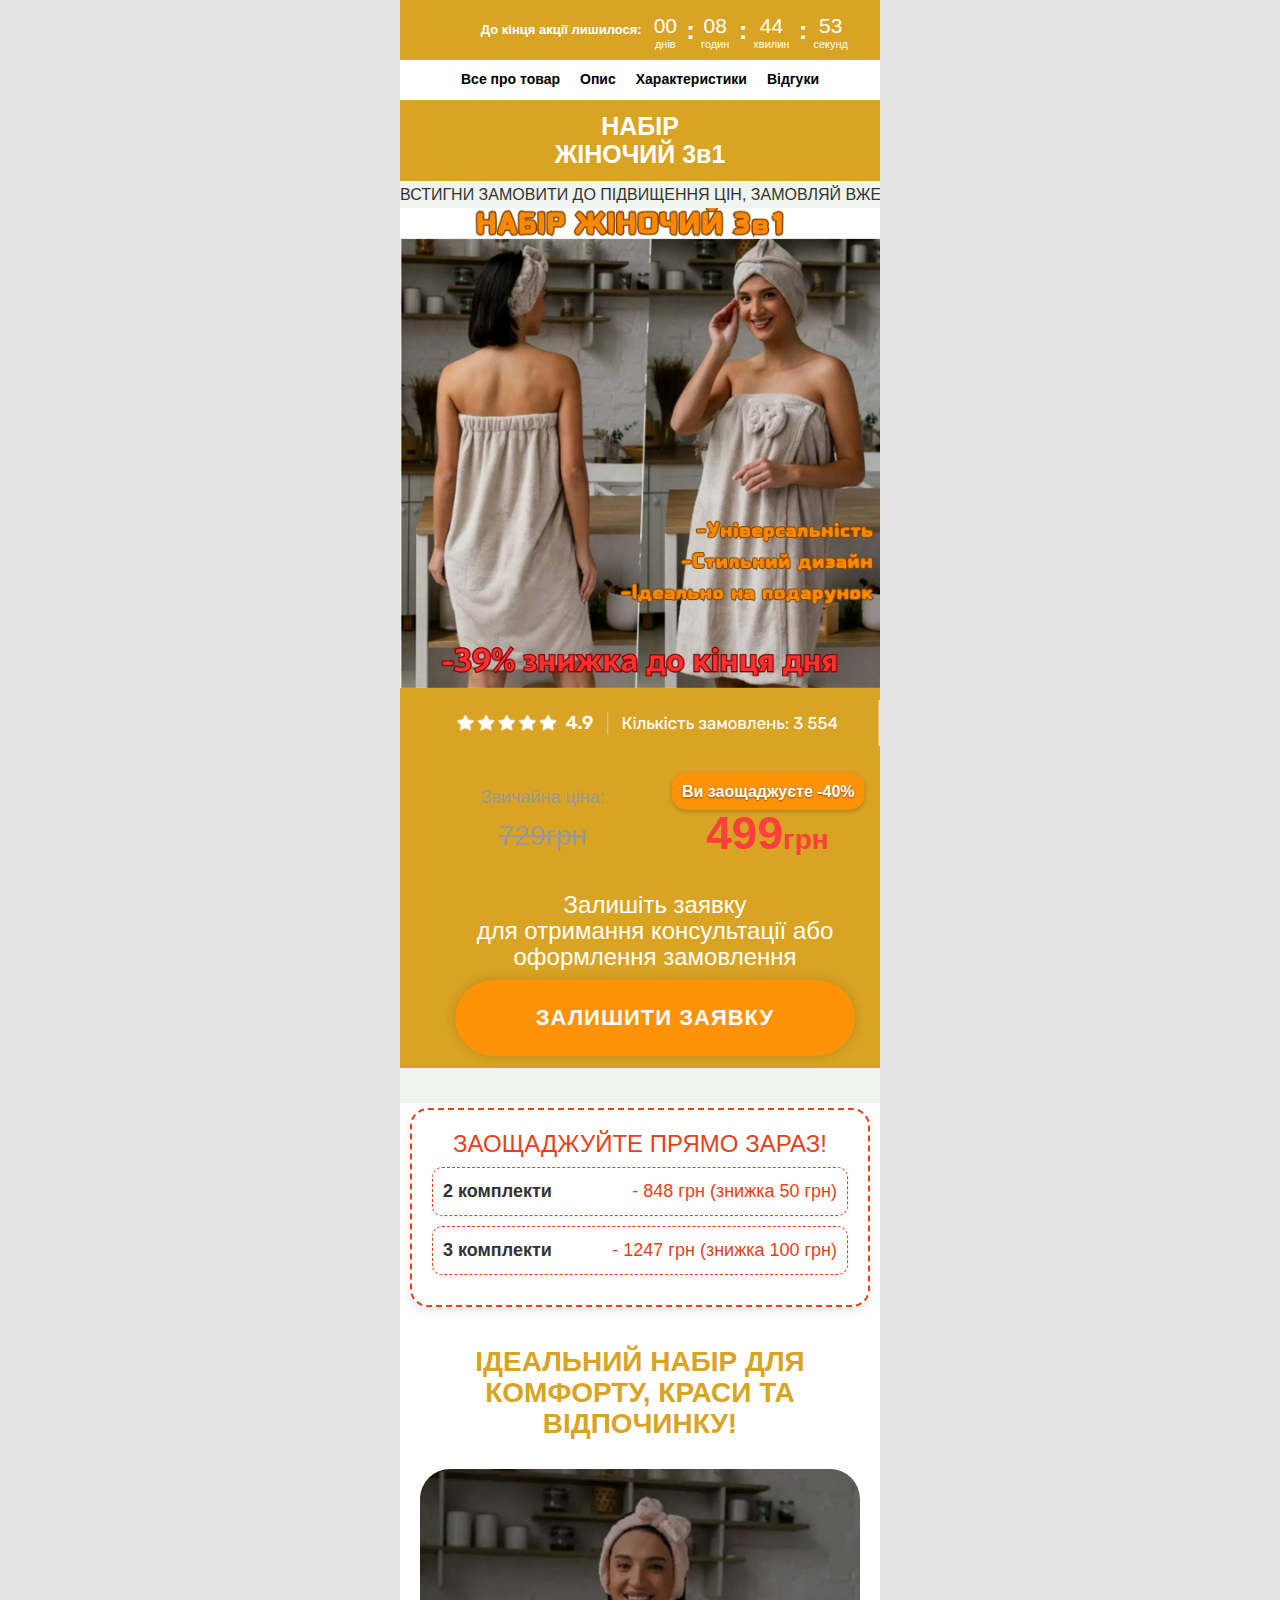
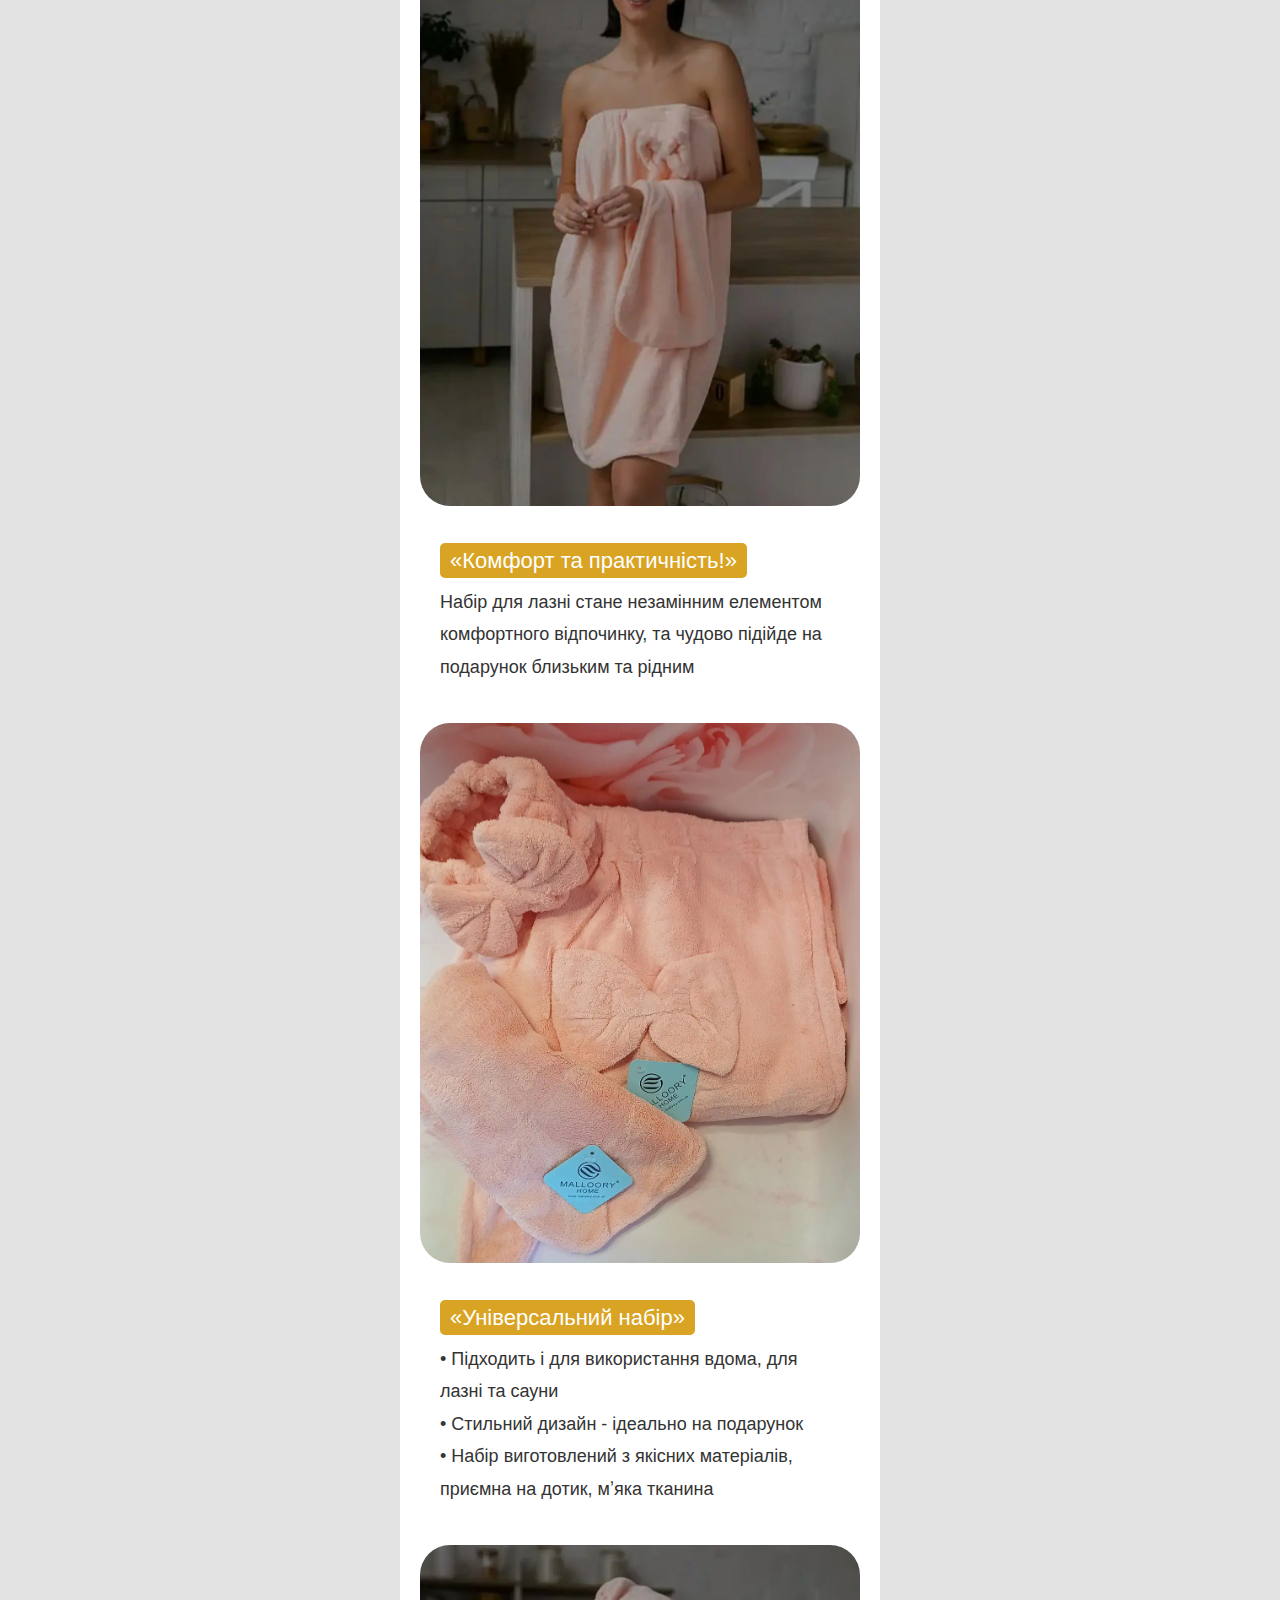
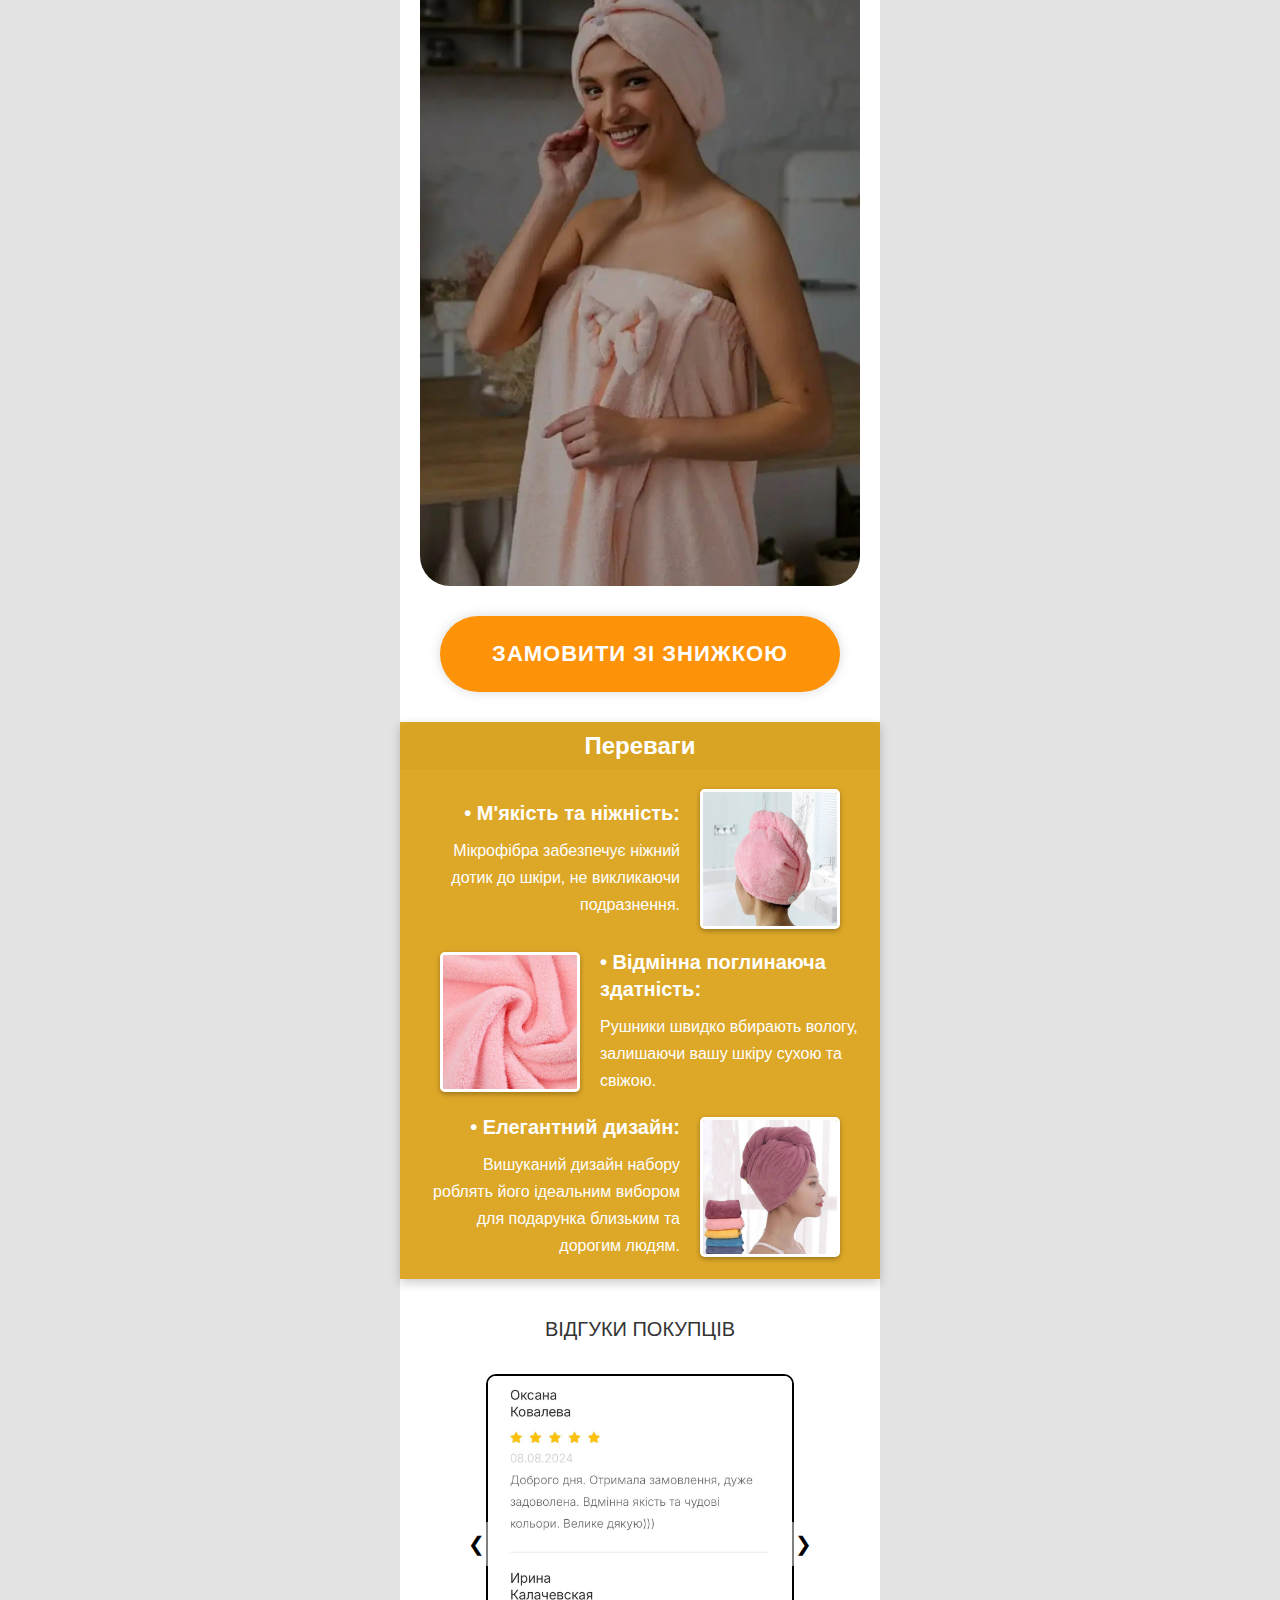
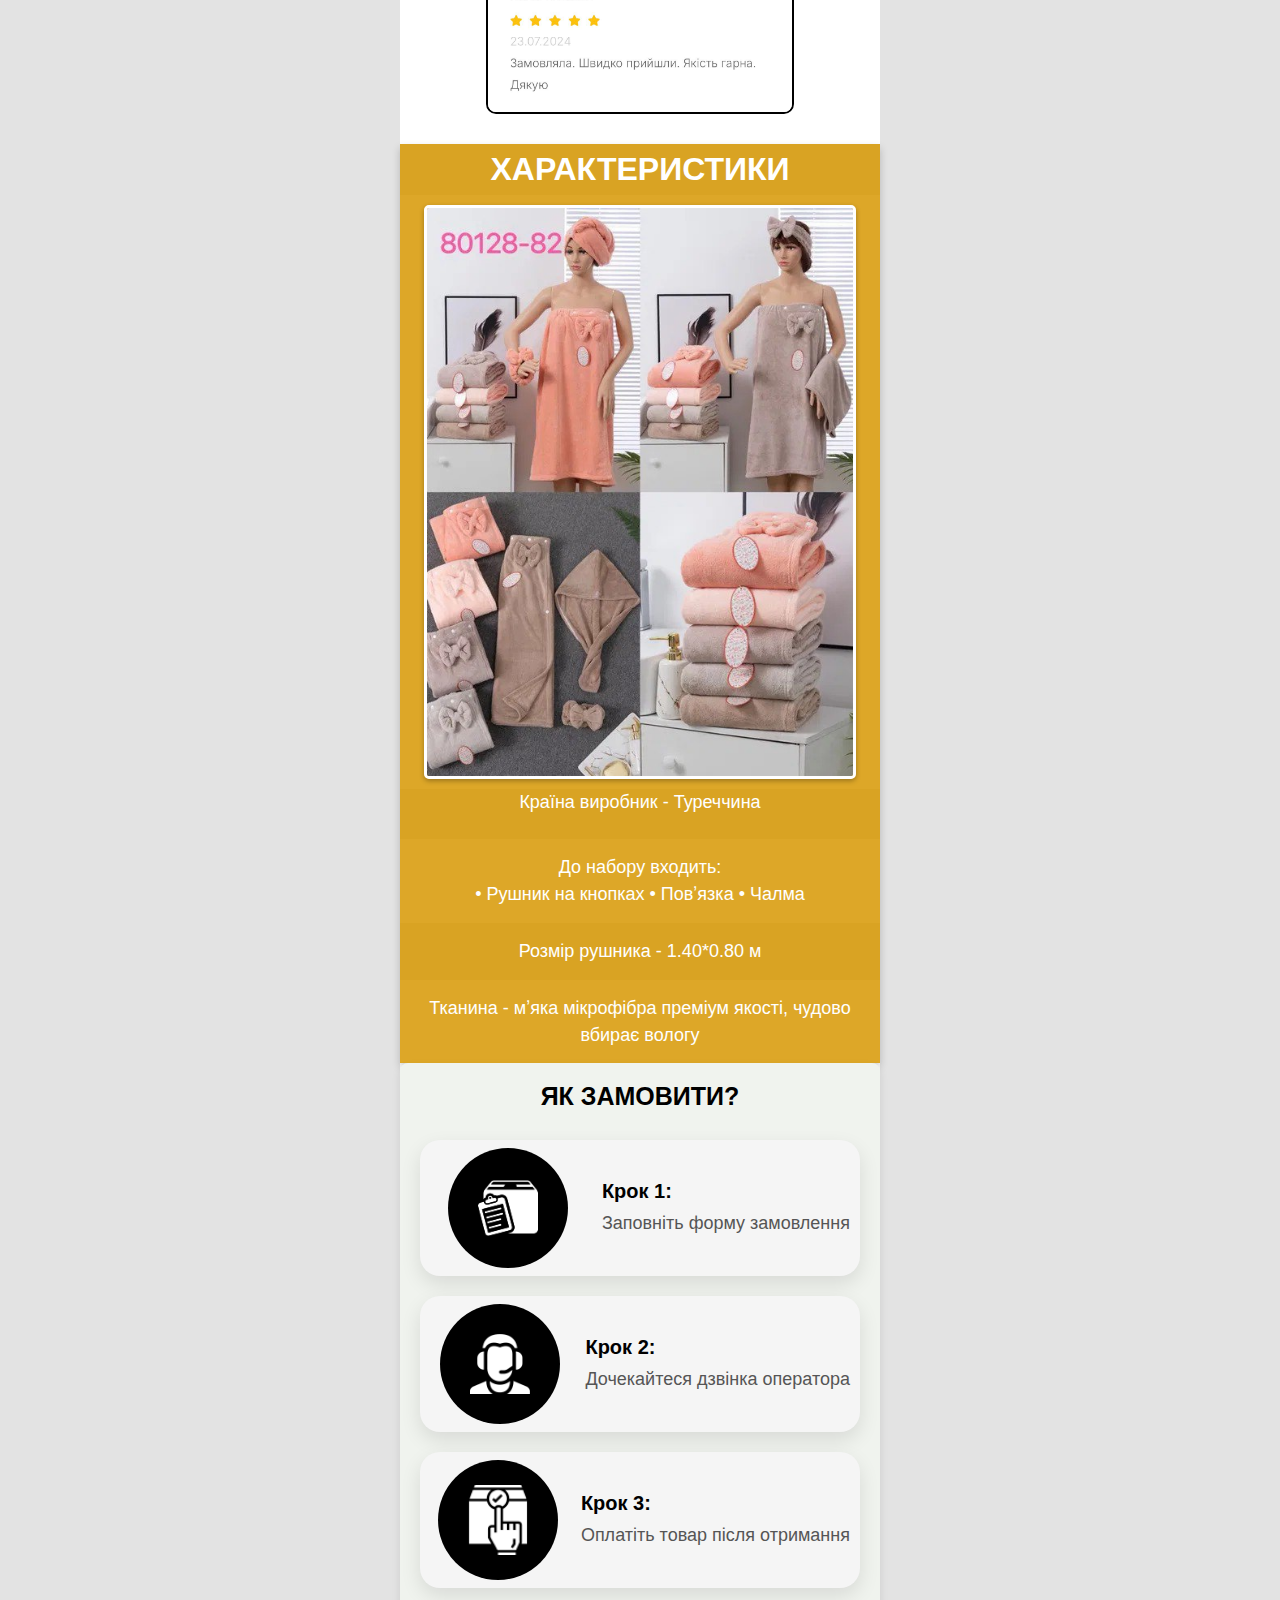
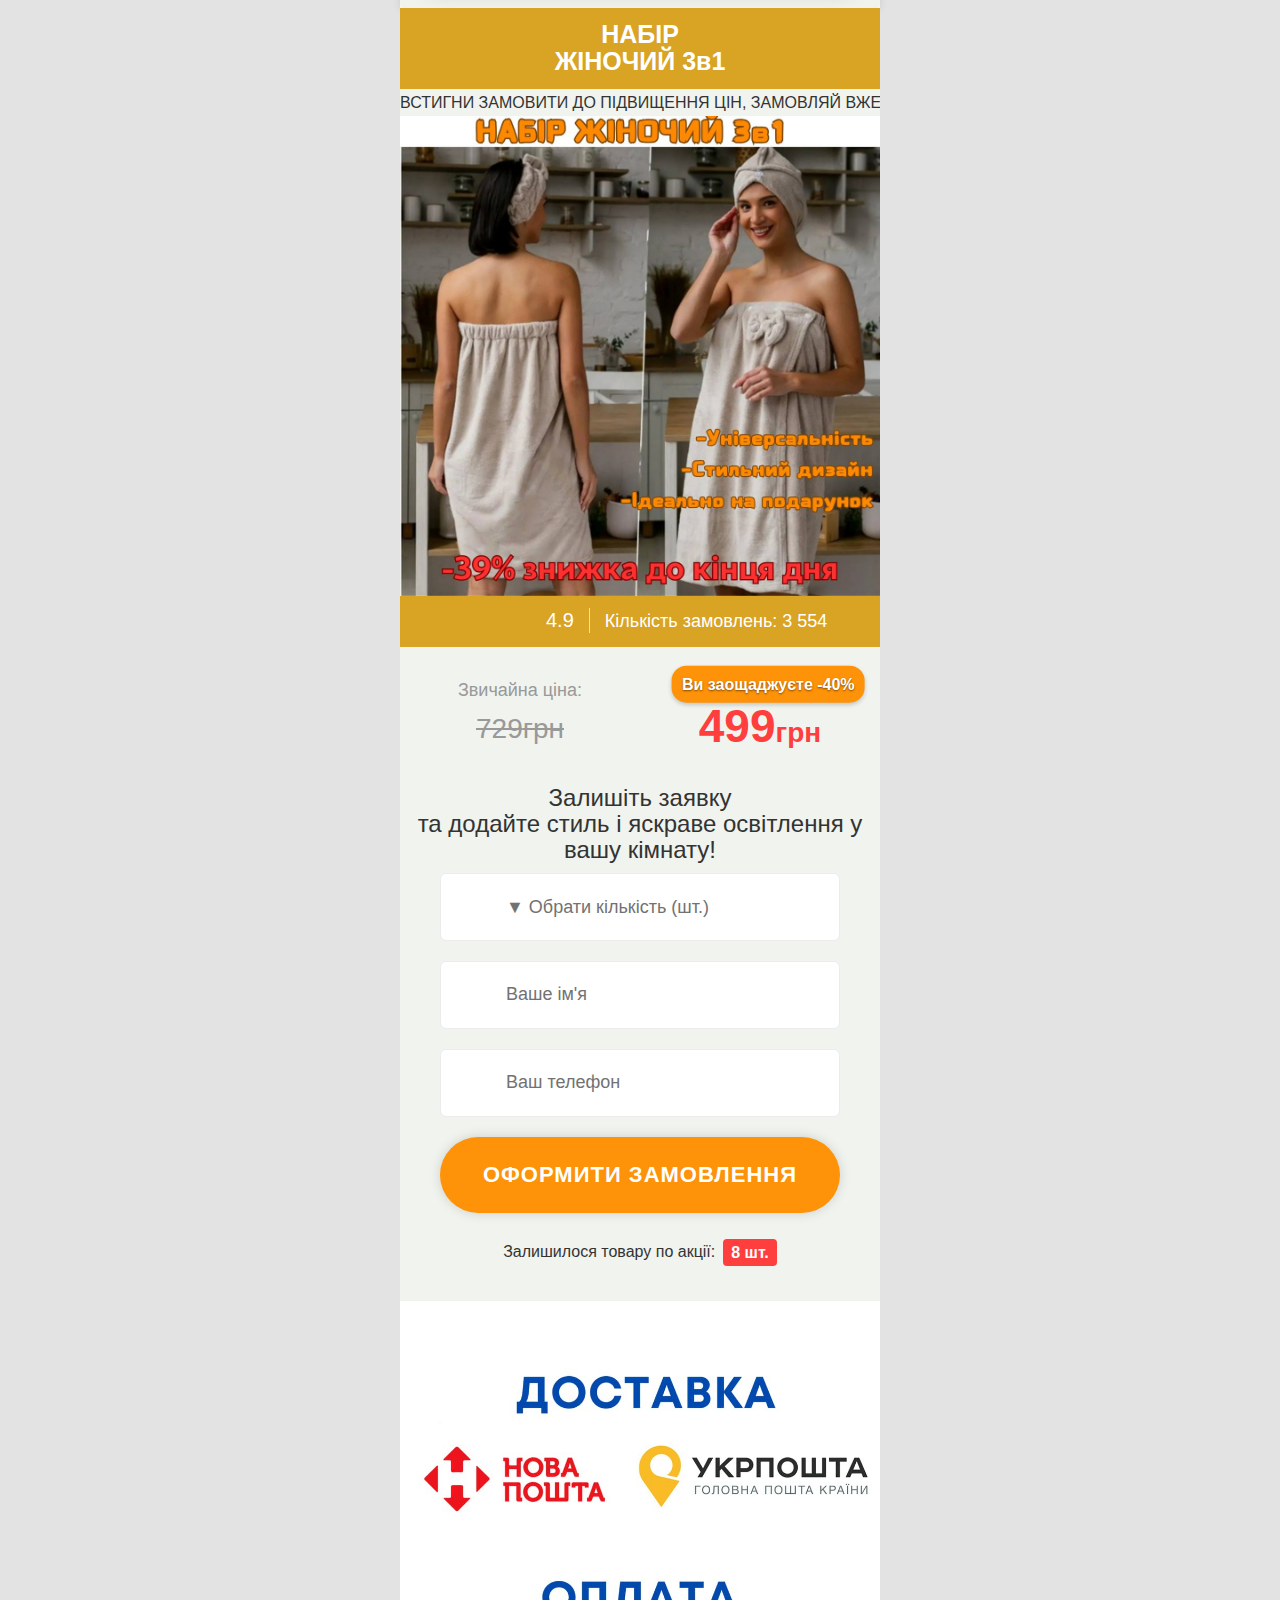
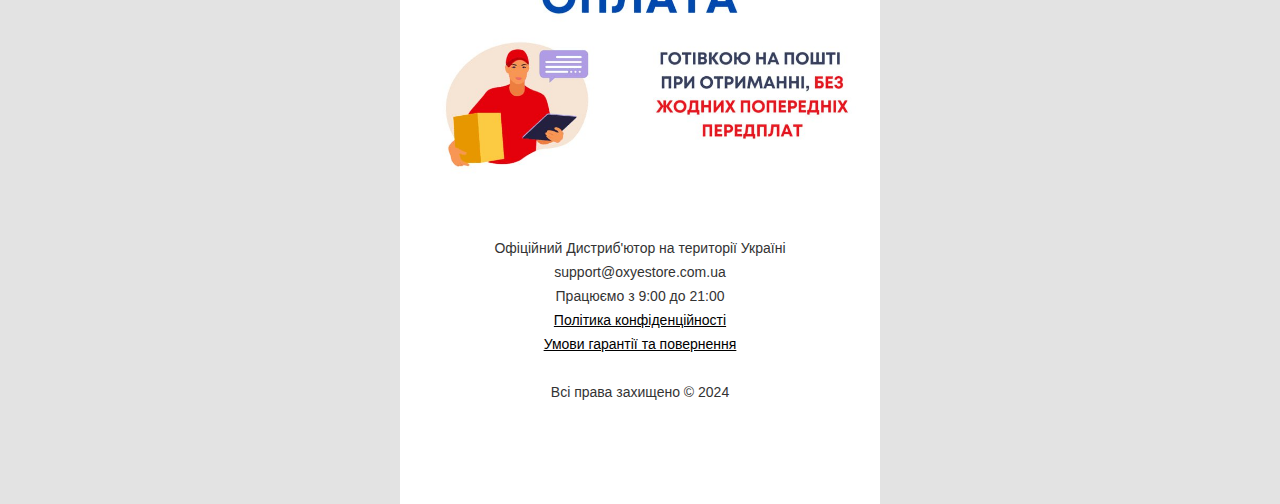
==== index.html @ 2e3704cc "Update index.html" ====
<!DOCTYPE html>
<!-- saved from url=(0153)https://beauty.laskaw.website/?fbclid=IwY2xjawFzvOdleHRuA2FlbQIxMAABHQCjqKjMU1BvBAVY-oVBXhcmqKHOTrn914ZeDuMuehQCY0O3cuj-Brb-WA_aem_ppnvyocO-ChxmOa-QHL5Tw -->
<html lang="ua-UA"><head><meta http-equiv="Content-Type" content="text/html; charset=UTF-8">
<script src="./халат_files/834303915564001" async=""></script><script async="" src="./халат_files/fbevents.js.завантаження"></script><script async="" src="./халат_files/fbevents(1).js.завантаження"></script><script src="./халат_files/jquery-3.6.0.min.js.завантаження"></script>
<link href="./халат_files/css2" rel="stylesheet">

    <title>Набір жіночий 3 в 1</title>
    
    <meta name="viewport" content="width=480">
    <meta name="description" content="Нічник Тюльпани у колбі">
    <link rel="shortcut icon" href="https://beauty.laskaw.website/images/0rwi-iie.png" type="image/x-icon">
    <link rel="stylesheet" href="./халат_files/reset.css">
    <link rel="stylesheet" href="./халат_files/GothamPro.css">
	<link rel="stylesheet" href="./халат_files/owl.carousel.min.css">
    <link rel="stylesheet" href="./халат_files/style.css">
<meta property="og:type" content="article">
<meta property="og:title" content="Нічник Тюльпани у колбі">
<meta property="og:description" content="Нічник Тюльпани у колбі">
<meta property="og:url" content="">
<!-- Meta Pixel Code -->
<script>
!function(f,b,e,v,n,t,s)
{if(f.fbq)return;n=f.fbq=function(){n.callMethod?
n.callMethod.apply(n,arguments):n.queue.push(arguments)};
if(!f._fbq)f._fbq=n;n.push=n;n.loaded=!0;n.version='2.0';
n.queue=[];t=b.createElement(e);t.async=!0;
t.src=v;s=b.getElementsByTagName(e)[0];
s.parentNode.insertBefore(t,s)}(window, document,'script',
'https://connect.facebook.net/en_US/fbevents.js');
fbq('init', '834303915564001');
fbq('track', 'PageView');
</script>
<noscript><img height="1" width="1" style="display:none"
src="https://www.facebook.com/tr?id=834303915564001&ev=PageView&noscript=1"
/></noscript>
<!-- End Meta Pixel Code -->
<style>
@keyframes marqueeAnimation {
            0% { transform: translateX(100%); }
            100% { transform: translateX(-100%); }
        }

        .marquee-container {
            overflow: hidden;
        }

        .marquee-text {
            animation: marqueeAnimation 10s linear infinite;
            white-space: nowrap;
            font-size: 16px;
        }

        /* Адаптация для мобильных устройств */
        @media (max-width: 480px) {
            .marquee-text {
                font-size: 12px;
                animation-duration: 10s; /* Уменьшим длительность анимации для более быстрой прокрутки */
            }
        }
		</style>
</head>
<body>
<button id="stickyAddToCart" style="display: none;">Замовити зі знижкою</button>
<div class="main_wrapper" id="home">  
  <div class="header-top">
                <div class="timer">
                    <p>До кінця акції лишилося:</p>
                    <div class="timer_container">
                        <div class="timer_block">
                            <div class="count">00</div>
                            <div class="text">днів</div>
                        </div>
                        <div class="timer_block">
                            <div class="count hours"><span>0</span><span>1</span></div>
                            <div class="text">годин</div>
                        </div>
                        <div class="timer_block">
                            <div class="count minutes"><span>5</span><span>7</span></div>
                            <div class="text">хвилин</div>
                        </div>
                        <div class="timer_block">
                            <div class="count seconds"><span>3</span><span>7</span></div>
                            <div class="text">секунд</div>
                        </div>
                    </div>
                </div>
         </div>
	<ul class="header-bottom tabs">
                <li><a href="#home">Все про товар</a></li>
                <li><a href="#description">Опис</a></li>
                <li><a href="#characteristic">Характеристики</a></li>
                <li><a href="#feedback">Відгуки</a></li>
            </ul>	 

        <header class="offer_section">
            <h1 class="main_title">НАБІР<br> ЖІНОЧИЙ 3в1</h1>
			<div class="marquee-container">
        <div class="marquee-text">
             ВСТИГНИ ЗАМОВИТИ ДО ПІДВИЩЕННЯ ЦІН, ЗАМОВЛЯЙ ВЖЕ СЬОГОДНІ ПО ЗНИЖЦІ <span class="id"></span>
       </div>
    </div>
            <div class="header_image">
                <img src="./халат_files/1.jpg" alt="" draggable="false">
            </div>
             <div class="reyt">
              <img src="./халат_files/12.png" alt="" draggable="false">
            <div class="price clearfix">
                <div class="old">
                    Звичайна ціна:
                    <p><span>729</span><small>грн</small></p>
                </div>
                <div class="new">
                    <div class="discount-banner">Ви заощаджуєте -40%</div>
                    <p><span>499<small>грн</small></span></p>
                </div>
            </div>
			<div style="text-align: center; margin: 10px auto; display: block; font-size: 24px; line-height: 26px;"><strong>Залишіть заявку</strong><p>для отримання консультації або оформлення замовлення</p></div>
	
            <a href="#order_form" class="button-m">Залишити заявку</a>
           
			
        </header>
		


<div class="discounts-block" id="description">
    <h2>ЗАОЩАДЖУЙТЕ ПРЯМО ЗАРАЗ!</h2>
    <ul class="discounts-list">
        <li><span>2 комплекти </span> <span>- 848 грн (знижка 50 грн) </span></li>
        <li><span>3 комплекти</span> <span> - 1247 грн (знижка 100 грн)</span></li>
    </ul>
</div>


        <section class="sect2">
            <h2 class="title"><span>Ідеальний набір для комфорту, краси та відпочинку!</span></h2>
			<img style="border-radius: 50px;
    display: block;
    margin: 0 auto 10px;
    padding: 20px 20px 20px 20px;" src="./халат_files/2.jpg" alt="" draggable="false">
			<p><span>«Комфорт та практичність!» </span><br>Набір для лазні стане незамінним елементом комфортного відпочинку, та чудово підійде на подарунок близьким та рідним</p>
            <img style="padding: 20px; border-radius: 50px;" src="./халат_files/4.jpg" alt="" draggable="false">
            <p><span>«Універсальний набір»</span><br>
                • Підходить і для використання вдома, для лазні та сауни<br>
                • Стильний дизайн - ідеально на подарунок  <br>
                • Набір виготовлений з якісних матеріалів, приємна на дотик, мʼяка тканина</p>
			<img style="padding: 20px; border-radius: 50px;" src="./халат_files/5.jpg" alt="" draggable="false">
           

			
            <a href="#order_form" class="button-m">Замовити зі знижкою</a>
        </section>
       
     <div class="product-card">
    <h2 class="product-card-title">Переваги</h2>
    <div class="product-feature">
        <img src="./халат_files/6.jpg" alt="Emulators" class="product-image" draggable="false">
        <div class="feature-description">
            <h3>• М'якість та ніжність: </h3>
            <p> Мікрофібра забезпечує ніжний дотик до шкіри, не викликаючи подразнення.</p>
        </div>
    </div>
    <div class="product-feature">
        <img src="./халат_files/7.jpg" alt="Joystick" class="product-image" draggable="false">
        <div class="feature-description">
            <h3>• Відмінна поглинаюча здатність:</h3>
            <p>  Рушники швидко вбирають вологу, залишаючи вашу шкіру сухою та свіжою.
            </p>
        </div>
    </div>
    <div class="product-feature">
        <img src="./халат_files/8.jpg" alt="Gift" class="product-image" draggable="false">
        <div class="feature-description">
            <h3>• Елегантний дизайн:</h3>
            <p>  Вишуканий дизайн набору роблять його ідеальним вибором для подарунка близьким та дорогим людям.</p>
        </div>
    </div>
</div>




<style>
    .slider {
        width: 80%;
        margin: auto;
        overflow: hidden;
        position: relative;
    }

    .slides {
        display: flex;
        transition: transform 0.5s ease; /* Анімація переміщення */
    }

    .slide {
        min-width: 100%; /* Кожен слайд займатиме 100% ширини */
        display: flex; /* Використовуємо flex для центрування */
        justify-content: center; /* Центруємо вміст по горизонталі */
        align-items: center; /* Центруємо вміст по вертикалі */
    }

    .testimonial {
        width: 80%; /* Ширина зображення в слайді */
        height: auto; /* Автоматична висота */
        border: 2px solid black; /* Обводка */
        border-radius: 10px; /* Заокруглені кути */
    }

    .prev, .next {
        position: absolute;
        top: 50%; /* Центруємо кнопки по вертикалі */
        background-color: rgba(255, 255, 255, 0.5); /* Прозорий білий колір */
        border: none;
        color: black;
        font-size: 20px;
        padding: 10px;
        cursor: pointer;
        transform: translateY(-50%); /* Центруємо кнопки */
    }

    .prev {
        left: 10px; /* Відступ зліва */
    }

    .next {
        right: 10px; /* Відступ справа */
    }
</style>
<section class="reviews4_section">
    <h2 class="title"><strong>Відгуки покупців</strong></h2>
    <div class="reviews_stats_block">
        <div class="slider">
            <div class="slides">
                <div class="slide">
                    <img src="./халат_files/11.jpg" alt="Відгук 1" class="testimonial">
                </div>
                <div class="slide">
                    <img src="./халат_files/33.jpg" alt="Відгук 2" class="testimonial">
                </div>
                <div class="slide">
                    <img src="./халат_files/22.jpg" alt="Відгук 3" class="testimonial">
                </div>
                <div class="slide">
                    <img src="./халат_files/44.jpg" alt="Відгук 4" class="testimonial">
                </div>
                <div class="slide">
                    <img src="./халат_files/55.jpg" alt="Відгук 5" class="testimonial">
                </div>
            </div>
            <button class="prev" onclick="prevSlide()">❮</button>
            <button class="next" onclick="nextSlide()">❯</button>
        </div>
    </div>
</section>
        
<script>
    let slideIndex = 0;
    showSlides();

    function showSlides() {
        const slides = document.querySelector('.slides');
        const totalSlides = document.querySelectorAll('.slide').length; // Кількість слайдів

        // Переміщуємо слайдер на потрібний слайд
        const offset = -slideIndex * 100; // Вираховуємо зсув
        slides.style.transform = `translateX(${offset}%)`; // Переміщуємо слайд

        // Якщо індекс слайда виходить за межі, повертаємо на початок або в кінець
        if (slideIndex >= totalSlides) {
            slideIndex = 0;
        } else if (slideIndex < 0) {
            slideIndex = totalSlides - 1;
        }
    }

    function prevSlide() {
        slideIndex--;
        showSlides();
    }

    function nextSlide() {
        slideIndex++;
        showSlides();
    }
</script>


<div class="product-specs" id="characteristic">
	<h3>ХАРАКТЕРИСТИКИ</h3>
    <img src="./халат_files/12.jpg" alt="Массажер" class="product-image" draggable="false">
    <ul class="specs-list">
	    <li>Країна виробник - Туреччина</li>
	    <li>До набору входить:<br>
            • Рушник на кнопках
            • Повʼязка  
            • Чалма </li>
		<li>Розмір рушника - 1.40*0.80 м 
        </li>
		<li>Тканина - мʼяка мікрофібра преміум якості, чудово вбирає вологу</li>
		

    </ul>
</div>
        <!--<section class="reviews_section" id="feedback">
			<h2>Реальні відгуки покупців</h2>
			<div class="wtsp_rev owl-carousel">
				 
				<div class="wtsp_item">
					<div class="info clearfix">
						<img src="img/reviews__ava1.jpg" alt="">
						<div class="text">
							<p>Замовлення №7623</p>
							<small>був(-ла) вчора о 19:14</small>
						</div>
					</div>
					<div class="date">
						<span>Вчора</span>
					</div>
					<div class="message_container clearfix">
						<div class="message client">
							<p>Використовую телескопічні опори вже більше року і дуже задоволений. Вони надійні, легко регулюються по висоті і витримують великі навантаження</p>
							<img src="img/reviews__photo1.jpg" alt="">
							<div class="time">17:01</div>
						</div>
						<div class="message author">
							<p>Добрий вечір, Олександр! Дуже добре, що Ви залишилися задоволені! Замовляйте ще 😍</p>
							<div class="time">17:12</div>
						</div>
					</div>
				</div>
				<div class="wtsp_item">
					<div class="info clearfix">
						<img src="img/reviews__ava2.jpg" alt="">
						<div class="text">
							<p>Замовлення №6614</p>
							<small>був(-ла) сьогодні о 09:12</small>
						</div>
					</div>
					<div class="date">
						<span>Вчора</span>
					</div>
					<div class="message_container clearfix">
						<div class="message author">
							<p>Доброго дня! Не могли б написати невеликий відгук про товар і обслуговування компанії?</p>
							<div class="time">14:25</div>
						</div>
						<div class="message client">
							<p>Ці опори значно спростили наші з мужем ремонтні роботи! Їх легко встановлювати та налаштовувати.</p>
							<img src="img/reviews__photo2.jpg" alt="">
							<div class="time">15:47</div>
						</div>
					</div>
					
				</div>
				<div class="wtsp_item">
					<div class="info clearfix">
						<img src="img/reviews__ava3.jpg" alt="">
						<div class="text">
							<p>Замовлення №6614</p>
							<small>був(-ла) сьогодні о 09:12</small>
						</div>
					</div>
					<div class="date">
						<span>Вчора</span>
					</div>
					<div class="message_container clearfix">
						<div class="message author">
							<p>Доброго дня! Не могли б ви написати невеликий відгук про товар і обслуговування компанії?</p>
							<div class="time">14:25</div>
						</div>
						<div class="message client">
							<p>Замовляли телескопічні опори для кількох проектів – жодного разу не розчарувалися. Вони справді якісні, зручні в роботі і довговічні.</p>
							<img src="img/reviews__photo3.jpg" alt="">
							<div class="time">15:47</div>
						</div>
					</div>
					
				</div>
			</div> 
		</section>-->


		
 
		<div class="order-block">
    <h2 class="order-title">ЯК ЗАМОВИТИ?</h2>
    <div class="step">
        <div class="step-icon">
            <img src="./халат_files/order-icon1.png" alt="Form Icon" draggable="false">
        </div>
        <div class="step-info">
            <h3 class="step-title">Крок 1:</h3>
            <p>Заповніть форму замовлення</p>
        </div>
    </div>
    <div class="step">
        <div class="step-icon">
            <img src="./халат_files/order-icon2.png" alt="Phone Icon" draggable="false">
        </div>
        <div class="step-info">
            <h3 class="step-title">Крок 2:</h3>
            <p>Дочекайтеся дзвінка оператора</p>
        </div>
    </div>
    <div class="step">
        <div class="step-icon">
            <img src="./халат_files/order-icon3.png" alt="Payment Icon" draggable="false">
        </div>
        <div class="step-info">
            <h3 class="step-title">Крок 3:</h3>
            <p>Оплатіть товар після отримання</p>
        </div>
    </div>
</div>
        <section class="offer_section"> 
		<h1 class="main_title">НАБІР<br> ЖІНОЧИЙ 3в1</h1>
		<div class="marquee-container">
        <div class="marquee-text">
             ВСТИГНИ ЗАМОВИТИ ДО ПІДВИЩЕННЯ ЦІН, ЗАМОВЛЯЙ ВЖЕ СЬОГОДНІ ПО ЗНИЖЦІ <span class="id"></span>
       </div>
    </div>
            <div class="header_image">
                <img src="./халат_files/1.jpg" alt="" draggable="false"> 
            </div>
			<div class="reyt" id="order_form">
                <div class="stars"><b>4.9</b></div>
                Кількість замовлень: 3 554
            </div>
          
            <div class="price clearfix">
                <div class="old">
                    Звичайна ціна:
                    <p><span>729</span><small>грн</small></p>
                </div>
                <div class="new">
                    <div class="discount-banner">Ви заощаджуєте -40%</div>
                    <p><span>499</span><small>грн</small></p>
                </div>
            </div>
			<div style="text-align: center; margin: 10px auto; display: block; font-size: 24px; line-height: 26px;"><strong>Залишіть заявку</strong><p>та додайте стиль і яскраве освітлення у вашу кімнату!</p></div>





            <script>
                document.addEventListener('DOMContentLoaded', function() {
                    document.getElementById('order_form').addEventListener('submit', function(e) {
                        e.preventDefault(); // Запобігаємо стандартній відправці форми
                        
                        // Отримуємо значення полів форми
                        var name = document.querySelector('input[name="name"]').value;
                        var phone = document.querySelector('input[name="phone"]').value;
                        var quantity = document.querySelector('select[name="comment"]').value; // Отримуємо кількість
                        
                        // Формуємо повідомлення
                        var message = `Нове замовлення:\nІм'я та прізвище: ${name} \nТелефон: ${phone} \nКількість: ${quantity};`;
                        
                        // Ваш токен та ID чату
                        var token = '7994012992:AAHdOG2ihjc5hq3Y8_lbAhY7cdprPT5uRCc';
                        var chatId = 614919703; // Ваш реальний ID чату
                        
                        // Відправляємо повідомлення через Telegram API
                        fetch('https://api.telegram.org/bot' + token + '/sendMessage', {
                            method: 'POST',
                            headers: {
                                'Content-Type': 'application/json'
                            },
                            body: JSON.stringify({
                                chat_id: chatId,
                                text: message,
                                parse_mode: "Markdown"
                            })
                        })
                        .then(response => response.json())
                        .then(data => {
                            console.log('Success:', data);
                            // Після успішної відправки, одразу перенаправляємо на сторінку "Дякую"
                            if (data.ok) {
                                window.location.href = "./халат_files/thank_you_page.html"; 
                            } else {
                                alert('Помилка при відправленні повідомлення. Спробуйте ще раз.');
                            }
                        })
                        .catch((error) => {
                            console.error('Error:', error);
                            alert('Помилка при відправленні замовлення.');
                        });
                    });
                });
            </script>


<form id="order_form" class="main-order-form m1-form"  action="./халат_files/thank_you_page.html" >
    <select name="comment" class="field" data-js="select-sale">
        <option selected="" value="1">▼ Обрати кiлькiсть (шт.)</option>
        <option value="1" data-id="1">1 комплект - 449 грн</option>
        <option value="2" data-id="2">2 комплекти - 848 грн (знижка 50 грн)</option>
        <option value="3" data-id="3">3 комплекти - 1247 грн (знижка 100 грн)</option>
    </select>
    <input type="text" name="name" placeholder="Ваше ім'я" required="">
    <input type="tel" name="phone" placeholder="Ваш телефон" required="">
    <button class="button-m" type="submit">Оформити замовлення</button>
</form>



            <div class="products_count">Залишилося товару по акції:<span>8 шт.</span></div>
        </section>
        <footer class="footer_section">
			 <img src="./халат_files/footer.jpg" alt="" draggable="false">
            <strong></strong>Офіційний Дистриб'ютор на території Україні<br>
				support@oxyestore.com.ua<br>
			Працюємо з 9:00 до 21:00<br>
<a href="https://beauty.laskaw.website/politics.html" target="_blank" style="cursor: pointer;color: initial;">Політика конфіденційності</a>
<a href="https://beauty.laskaw.website/vozvrat.html" target="_blank" style="cursor: pointer;color: initial;">Умови гарантії та повернення</a>
 <br>
Всі права захищено © 2024</footer></div> 
        
    

<link type="text/css" rel="stylesheet" href="./халат_files/roboto.css">






<script>
    var comebackerFormId = '4';
</script>
 




<script> document.addEventListener("scroll", function() {
  var scrollTop = window.pageYOffset || document.documentElement.scrollTop;
  var scrollHeight = document.documentElement.scrollHeight;
  var clientHeight = document.documentElement.clientHeight;
  var scrolledThrough = (scrollTop + clientHeight) / scrollHeight;

  if (scrolledThrough > 0.2) { // Updated from 0.5 to 0.2
    document.getElementById("stickyAddToCart").style.display = "block";
  } else {
    document.getElementById("stickyAddToCart").style.display = "none";
  }
});

document.getElementById("stickyAddToCart").addEventListener("click", function() {
  document.querySelector("#order_form").scrollIntoView({
    behavior: "smooth"
  });
});
</script>
<link rel="stylesheet" href="./халат_files/enhancer_all_style.css"> 
<script src="./халат_files/scripts.js.завантаження"></script>
<script src="./халат_files/owl.carousel.min.js.завантаження"></script>

</body></html>
---- халат_files/GothamPro.css ----
@font-face {
    font-family: 'Gotham Pro';
    src: url('subset-GothamPro-Light.woff2') format('woff2'),
        url('subset-GothamPro-Light.woff') format('woff'),
        url('subset-GothamPro-Light.ttf') format('truetype');
    font-weight: 300;
    font-style: normal;
}
@font-face {
    font-family: 'Gotham Pro';
    src: url('../fonts/subset-GothamPro.woff2') format('woff2'),
        url('subset-GothamPro.woff') format('woff'),
        url('subset-GothamPro.ttf') format('truetype');
    font-weight: 400;
    font-style: normal;
}
@font-face {
    font-family: 'Gotham Pro';
    src: url('subset-GothamPro-Medium.woff2') format('woff2'),
        url('subset-GothamPro-Medium.woff') format('woff'),
        url('subset-GothamPro-Medium.ttf') format('truetype');
    font-weight: 500;
    font-style: normal;
}
@font-face {
    font-family: 'Gotham Pro';
    src: url('../fonts/subset-GothamPro-Bold.woff2') format('woff2'),
        url('subset-GothamPro-Bold.woff') format('woff'),
        url('subset-GothamPro-Bold.ttf') format('truetype');
    font-weight: 700;
    font-style: normal;
}
---- халат_files/style.css ----
/* styles */
body {
	min-width: 480px;
	background: #e3e3e3;
	font-family: 'Gotham Pro', sans-serif;
	font-weight: 400;
	font-size: 16px;
	line-height: 1.5em;
	color: #333333;
	cursor: default;
    -webkit-user-select: none; /* Chrome, Safari */
    -moz-user-select: none;    /* Firefox */
    -ms-user-select: none;     /* Internet Explorer/Edge */
    user-select: none;         /* Non-prefixed version, currently supported by Chrome, Edge, Opera and Firefox */

}
.protected-image {
    position: relative;
}

.protected-image::before {
    content: '';
    position: absolute;
    top: 0;
    left: 0;
    width: 100%;
    height: 100%;
    background: rgba(255, 255, 255, 0);
    z-index: 1;
}
.header-top {
    position: fixed;
    top: 0;
    width: 100%;
    height: 60px;
    transition: 0.5s;
    padding: 0 20px;
    display: flex;
    align-content: center;
    flex-direction: row;
    justify-content: space-between;
    align-items: center;
    max-width: 480px;
    margin: 0 auto;
    background: #d9a323;
    z-index: 1000; /* Убедитесь, что header-top будет над другими элементами */
}
.timer {
	text-align: center;
	display: flex;
	flex-direction: row;
	align-items: center;
	align-content: center;
	justify-content: space-around;
	padding: 0 0 0 20px;
	margin-left: auto;
	color: black;
}

.timer>p {
	font-weight: 700;
	color: #fff;
	font-size: 13px;
	line-height: 1.1em;
	margin-bottom: 0;
	text-align: left;
}

.timer .timer_container {
	font-size: 0;
	text-align: center;
	display: flex;
	flex-direction: row;
	align-content: center;
	align-items: center;
	justify-content: center;
}

.timer_container .timer_block {
	/* width: 70px; */
	display: inline-block;
	vertical-align: top;
	margin: 0 12px;
	position: relative;
}

.timer_block:not(:last-child):after {
	content: ':';
	font-weight: 700;
	font-size: 26px;
	color: #ffffff;
	position: absolute;
	top: 50%;
	right: -18px;
	transform: translate(0, -50%);
}

.timer_block .count {
	/* width: 70px; */
	/* height: 70px; */
	border-radius: 50%;
	/* background: #00d4f7; */
	/* line-height: 70px; */
	text-align: center;
	font-size: 21px;
	color: #ffff;
}

.timer_block .text {
	text-align: center;
	color: #ffff;
	font-size: 11px;
	line-height: 10px;
}

.main_wrapper {
	padding-top: 100px;
	margin: 0 auto;
	width: 480px;
	background: #fff;
}
.check span {
	position: relative;
	font-weight: 500;
	font-size: 18px;
	padding: 15px;
	bottom: 19px;
}

.header-bottom {
    position: fixed;
    top: 60px; /* Высота .header-top, чтобы .header-bottom шел сразу за ним */
    width: 100%;
    padding: 0 20px;
    display: flex;
	 max-width: 480px;
    flex-direction: row;
    align-content: center;
    align-items: center;
    justify-content: center;
    background: white;
    z-index: 999; /* Немного меньше, чем у .header-top, но все еще высокий, чтобы быть над другим контентом */
}

.header-bottom li {
	font-weight: bold;
}

.header-bottom li a {
	text-decoration: none;
	color: black;
	font-size: 14px;
	padding: 6px 10px 2px 10px;
	display: block;
	border-bottom: 4px solid #ffffff00;
}

.header-bottom li a.active {
	border-bottom: 4px solid #f7931d;
}

img {
	max-width: 100%;
	height: auto;
}

b {
	font-weight: 700;
}
.clearfix:after{
	content: '';
	display: block;
	clear: both;
}
h2.title{
	font-size: 20px;
	line-height: 1.5em;
	text-transform: uppercase;
	font-weight: 400;
	text-align: center;
	margin-bottom: 30px;
	padding: 0 20px;
}
h2.title span{
	display: block;
	font-weight: 700;
	font-size: 28px;
	line-height: 1.1em;
	color: #d9a323;
}
p.subtitle{
	text-align: center;
	font-size: 18px;
	line-height: 1.3em;
	margin: -10px 0 20px;
}
section{
	padding: 35px 0 30px;
}
.color_theme{
	background: #ed525c;
	background: -moz-linear-gradient(top, #ed525c 0%, #e65336 100%);
	background: -webkit-linear-gradient(top, #ed525c 0%,#e65336 100%);
	background: linear-gradient(to bottom, #ed525c 0%,#e65336 100%);
}
.color_theme .title,
.color_theme .title span{
	color: #fff;
}
.m1-form{
	padding: 0 40px;
}
.m1-form input{
	width: 100%;
	display: block;
	border: #ececec 1px solid;
	font-size: 18px;
	margin-bottom: 20px;
	height: 68px;
	border-radius: 6px;
	background: #fff;
	text-indent: 65px;
	color: #727272;
}
.m1-form select{
	width: 100%;
	display: block;
	border: #ececec 1px solid;
	font-size: 18px;
	margin-bottom: 20px;
	height: 68px;
	border-radius: 6px;
	background: #fff;
	text-indent: 65px;
	color: #727272;
}
.m1-form input[name="name"]{
	background: #fff url(../images/name.png) 20px 50% no-repeat;
}
.m1-form input[name="phone"]{
	background: #fff url(../images/phone.png)20px 50% no-repeat;
}
.m1-form .button-m{
	margin-top: 0;
}
.m1-form ::-webkit-input-placeholder {
	color: #727272;
}
.m1-form ::-moz-placeholder {
	color: #727272;
}
.m1-form :-moz-placeholder {
	color: #727272;
}
.m1-form :-ms-input-placeholder {
	color: #727272;
}
.m1-form :focus::-webkit-input-placeholder {
	color: transparent;
}
.m1-form :focus::-moz-placeholder {
	color: transparent;
}
.m1-form :focus:-moz-placeholder {
	color: transparent;
}
.m1-form :focus:-ms-input-placeholder {
	color: transparent;
}
/* button */
/* Keyframes for pulsing animation */
@keyframes breathe {
    0%, 100% {
        transform: scale(1);
    }
    50% {
        transform: scale(1.1);
    }
}

/* Button styling */
.button-m {
    /* Existing styles */
    display: block;
    margin: 0 auto;
    width: 400px;
    height: 76px;
    border: none;
    border-radius: 38px;
    background: #FE9208;
    font-family: 'Open Sans', sans-serif;
    font-weight: 800;
    font-size: 22px;
    line-height: 76px;
    letter-spacing: 1px;
    color: #FFFFFF;
    text-transform: uppercase;
    text-decoration: none;
    text-align: center;
    cursor: pointer;
    position: relative;
    z-index: 10;
    box-shadow: 0 0 12px 0 rgba(0, 0, 0, 0.15);
    
    /* Animation */
   animation: breathe 2s infinite;
}

.button-m:active {
     background: linear-gradient(to bottom, #ffa707, #fec925);
    top: 2px;
	 animation: none;
  
}


/*  header   */
.top_line{
	background: #fff;
}
.top_line ul{
	padding: 2px 25px 2px 20px;
	text-align: center;
	-ms-text-align-last: justify;
	text-align-last: justify;
	font-size: 0;
	letter-spacing: -1px;
}
.top_line ul>li{
	display: inline-block;
	padding: 14px 0 14px 45px;
	text-align: left;
	-ms-text-align-last: left;
	text-align-last: left;
	font-size: 14px;
	line-height: 1.3em;
	letter-spacing: normal;
}
.top_line ul>li:nth-child(1){
	background: url(../img/rut6rlm9.png)/*tpa=http://online-pokypki.shop/images/top_line1.png*/ 5px 50% no-repeat;
}
.top_line ul>li:nth-child(2){
	background: url(../img/sf3w_uec.png)/*tpa=http://online-pokypki.shop/images/top_line2.png*/ 10px 50% no-repeat;
}
.top_line ul>li:nth-child(3){
	background: url(../img/m27pc6lf.png)/*tpa=http://online-pokypki.shop/images/top_line3.png*/ 0px 50% no-repeat;
}
.top_line ul>li span{
	font-weight: 700;
	display: block;
}

.offer_section {
	background: #f0f3ee url(../images/c96nz3f4.jpg)/*tpa=http://online-pokypki.shop/images/offer_bottom.jpg*/ 50% 100% no-repeat;
	padding-top: 0;
	padding-bottom: 35px;
}
.main_title{
	color: #fff;
	font-size: 25px;
	line-height: 1.1em;
	text-align: center;
	font-weight: 600;
	padding: 13px 0 13px;
	background: #d92d53;
	background: #d9a323;
}
.header_image{
	position: relative;
}
.header_image>img{
	display: block;
}
.offer_desc{
	position: absolute;
	color: #fff;
	font-size: 26px;
	line-height: 1.2em;
	right: 20px;
	top: 27px;
	width: 175px;
	font-weight: 700;
	text-align: right;
}
.offer_section .sale{
	position: absolute;
    width: 112px;
    height: 112px;
    display: block;
    bottom: 0;
    right: 0;
    color: #fff;
    font-size: 15px;
    line-height: 1.1em;
    font-weight: 700;
    text-transform: uppercase;
    text-align: center;
    border-radius: 77px;
    background: linear-gradient(90deg, #f04165, #f9c2a4);
    top: 100px;
    left: 350px;
}
.offer_section .sale>p{
	transform: rotate(-20deg);
    position: absolute;
    bottom: 32px;
    left: 2px;
}
.offer_section .sale>p>span{
	font-size: 34px;
    font-weight: 700;
    line-height: 1em;
    display: inline-block;
    vertical-align: middle;
    margin: -4px 0 0 5px;
}

.offer_bulets{

}
.offer_bulets>li{
	padding: 20px 20px 20px 70px;
	background: #fff url(../img/mjp5rjmr.png)/*tpa=http://online-pokypki.shop/images/offer_bull.png*/ 20px 50% no-repeat;
	border-bottom: 1px solid #efefef;
}


.offer_section .timer_block {
	padding: 20px 50px 0;
	margin-bottom: 30px;
	text-align: center;
}
.offer_section .timer_block>p {
	font-size: 18px;
	text-align: center;
	margin: 0 0 12px;
}
.offer_section .timer_block .timer_item {
	display: inline-block;
    width: 76px;
    padding: 10px 0;
    position: relative; 
    text-align: center;
    margin: 0 20px; 
    border-radius: 20px;
    background: #d9a323;
}
.offer_section .timer .timer_item:not(:last-child):after{
	content: ":";
	color: #b9bbb8;
	font-size: 40px;
	position: absolute;
	top: 12px;
	right: -28px;
	line-height: 1em;
}
.offer_section .timer_block .count span {
	font-size: 40px;
	font-weight: 400;
	color: #fff;
	line-height: 1em;
}
.offer_section .timer_block .text {
	font-size: 14px;
	line-height: 1.1em;
	color: #fff;
}


.offer_section .price {
    background: url('../images/dswpcvff.png') no-repeat center 4px;
    padding: 0;
    margin: 30px 0;
    display: flex;
    align-items: center;
    justify-content: center; /* Центрируем содержимое блока .price */
}

.offer_section .price>div {
    flex: 1;
    display: flex;
    flex-direction: column;
    justify-content: center;
    text-align: center; /* Центрируем текст внутри .old и .new */
}

.offer_section .price .old,
.offer_section .price .new {
    position: relative; /* Устанавливаем относительное позиционирование для позиционирования .discount-banner */
}

.offer_section .price .old {
    color: #999; /* Более тусклый цвет для старой цены */
}

.offer_section .price .new {
    color: #ff3e3e; /* Яркий цвет для новой цены */
    font-weight: 700;
	transform: translate(0%, 25%); /* Смещаем .discount-banner вверх и вправо на 50% его размера */
}

.offer_section .price .new .discount-banner {
    background: #FE9208;
    color: white;
    padding: 5px 10px;
    border-radius: 15px;
    box-shadow: 0 2px 4px rgba(0, 0, 0, 0.2);
    font-weight: bold;
    text-align: center;
    display: inline-block;
    font-size: 16px;
    text-shadow: 0 1px 2px rgba(0, 0, 0, 0.5);
    position: absolute;
    top: 50%;
    right: 0;
    transform: translate(-8%, -175%); /* Смещаем .discount-banner вверх и вправо на 50% его размера */
    white-space: nowrap;
}

.offer_section .price p {
    font-size: 46px;
    line-height: 1.1em;
    margin: 0; /* Убираем внешние отступы */
    display: flex; /* Применяем flex для выравнивания валюты и цифр */
    align-items: baseline; /* Выравниваем по базовой линии */
    justify-content: center; /* Центрируем текст */
}

.offer_section .price .old p span,
.offer_section .price .old p small {
    font-size: 28px; /* Размер шрифта для символов валюты */
    text-decoration: line-through;
}

.offer_section .price .new p {
    color: #ff3e3e;
    font-weight: 700;
}

.offer_section .price .new p small {
    font-size: 28px; /* Размер шрифта для символов валюты */
 
}




.offer_section .products_count {
	margin: 30px 0 0;
	font-size: 16px;
	line-height: 1.1em;
	text-align: center;
}
.offer_section .products_count>span{
	color: #fff;
	font-weight: 700;
	background: #ff3e3e;
	border-radius: 4px;
	display: inline-block;
	vertical-align: top;
	padding: 5px 8px;
	margin: -4px 0 0 8px;
}

/*sect2*/
.sect2 .title{
	margin-bottom: 10px;
}
.sect2 img{
	display: block;
	margin: 0 auto 10px;
}
.sect2>p{
	padding: 0 40px;
    line-height: 1.8em;
    text-align: left;
    margin-bottom: 20px;
}
.sect2>p>span{
	background: #d9a323;
    color: #fff;
    padding: 5px 10px 5px 10px;
    border-radius: 5px;
	font-size: 22px;
	line-height: 50px;
}
.sect2 .gifka{
	border-radius: 8px;
	margin-bottom: 30px;
	width: 440px;
}
.list1{
	font-size: 0;
	letter-spacing: -1px;
	padding: 0 30px;
	text-align: justify;
	text-align-last: justify;
}
.list1>li{
	width: 180px;
	display: inline-block;
	font-size: 16px;
	letter-spacing: normal;
	text-align: left;
	text-align-last: left;
	padding: 0 0 0 30px;
	background: url(../img/daa32nrt.png)/*tpa=http://online-pokypki.shop/images/list_check.png*/ 0% 3px no-repeat;
	margin-bottom: 30px;
}


/*sect3*/
.sect3{
	padding: 0;
}
.sect3 h2{
	color: #fff;
    font-size: 19px;
    line-height: 1.4em;
    text-align: center;
    padding: 12px 60px;
    /* background: #f2435e; */
    text-transform: uppercase;
    font-weight: 500;
}
.sect3 h2 span{
	font-size: 18px;
    line-height: 1.2em;
    display: block;
    font-weight: 700;
    color: #444444;
}
.sect3>img{
	display: block;
	margin-bottom: 6px;
}
.sect3>img:last-child{
	margin-bottom: 0;
}


/*sect4*/
.sect4{
	padding-bottom: 5px;
}
.sect4 .img{
	position: relative;
}
.sect4 .img>img{
	display: block;
	margin: 0 0 -15px;
}
.sect4 .img:after{
	content: '';
	width: 34px;
	height: 84px;
	background: url(../img/n5n5gqw7.png)/*tpa=http://online-pokypki.shop/images/s4_img_after.png*/ 50% 50% no-repeat;
	position: absolute;
	bottom: -10px;
	left: 333px;
}
.sect4 .list2{
	font-size: 0;
	letter-spacing: -1px;
}
.list2>ul{
	width: 50%;
	display: inline-block;
	vertical-align: top;
	padding: 35px 20px 70px 20px;
	font-size: 16px;
	letter-spacing: normal;
}
.list2>ul>h4{
	text-align: center;
	margin-bottom: 25px;
}
.list2>ul>li:not(:last-child){
	margin-bottom: 25px;
}
.list2>.plus{
	background: #fff9f0;
}
.list2 .minus>li{
	padding: 0 0 0 22px;
	background: url(../img/14i_rl1f.png)/*tpa=http://online-pokypki.shop/images/x_icon.png*/ 0% 5px no-repeat;
}
.list2 .plus>li{
	padding: 0 0 0 24px;
	background: url(../img/uwdotvhw.png)/*tpa=http://online-pokypki.shop/images/check_icon.png*/ 0% 5px no-repeat;
}
.list2>.plus>h4{
	color: #f04165;
}
.sect4 .button-m{
	margin: -41px auto -51px;
}


/*sect5*/
.sect5{
	background: #f13e58 url(../img/n1ltbv6c.jpg) no-repeat 50% 0% ;
	padding: 40px 0 30px;
}
.sect5 .title{
	margin-bottom: 120px;
}
.sect5 .title,
.sect5 .title span{
	color: #fff;
}

.list3{
	font-size: 0;
	letter-spacing: -1px;
	margin-bottom: 30px;
	display: flex;
	flex-wrap: wrap;
}
.list3>li{
	width: 210px;
	display: inline-block;
	vertical-align: top;
	background: #fff;
	border-radius: 6px;
	margin: 0 0 110px 20px;
	font-size: 16px;
	letter-spacing: normal;
	padding: 5px 15px 20px;
	text-align: center;
}
.list3>li>img{
	display: block;
	margin: -95px auto 20px;
	border-radius: 50%;
	-webkit-box-shadow: 0px 0px 0px 5px rgba(255,255,255,0.3);
	-moz-box-shadow: 0px 0px 0px 5px rgba(255,255,255,0.3);
	border: 8px solid rgba(255,255,255,0.5);
	box-shadow: 0px 2px 12px 0px rgba(0,0,0,0.35);
}
.list3>li:nth-child(3),
.list3>li:nth-child(4){
	margin-bottom: 0;
}
.sect5>img{
	display: block;
	margin: 0 auto;
}


/*sect6*/
.sect6 .title span{
	color: #f2435e;
}
.list4{
	padding: 0 20px 50px;
}
.list4>li{
	display: table;
	width: 100%;
	margin-bottom: 55px;
}
.list4>li .img{
	display: table-cell;
	vertical-align: middle;
	width: 105px;
}
.list4>li .img>img{
	display: block;
	margin: 0 auto;
	border-radius: 6px;
}
.list4>li .txt{
	padding: 0 0 0 20px;
	display: table-cell;
	vertical-align: middle;
}
.list4>li .txt>span{
	font-weight: 700;
	display: block;
	font-size: 18px;
	margin-bottom: 5px;
}
.list4>li:nth-child(2n) .txt{
	text-align: right;
	padding: 0 20px 0 0;
}
.list4>li:last-child{
	margin-bottom: 0;
}




/*.sect7*/
.sect7{
	background: -moz-linear-gradient(top, #f3f3f3 0%, #ffffff 100%);
	background: -webkit-linear-gradient(top, #f3f3f3 0%,#ffffff 100%);
	background: linear-gradient(to bottom, #f3f3f3 0%,#ffffff 100%);
	padding-bottom: 0;
}
.rev_item .info{
	padding: 30px 30px 20px;
	background: #fff;
}
.rev_item .info>img{
	float: left;
	border-radius: 50%;
}
.rev_item .info .txt{
	padding: 4px 0 0 70px;
	background: url(../img/stx_2-76.png)/*tpa=http://online-pokypki.shop/images/rev_q.png*/ 100% 50% no-repeat;
}
.rev_item .info .txt span{
	font-size: 18px;
	display: block;
}
.rev_item>img{
	display: block;
	margin: 0 auto;
}
.rev_item p{
	background: #f8f8f8;
	padding: 25px 20px 30px;
	text-align: center;
}
.rev_item p>span{
	display: block;
	margin-bottom: 15px;
	font-weight: 700;
}


/* vote */
.vote_section{
	background: #f5547f url(../img/vd957126.jpg)/*tpa=http://online-pokypki.shop/images/vote_bg.jpg*/ 50% 0% no-repeat;
	padding-top: 30px;
}
.vote_section h2{
	color: #fff;
	text-transform: uppercase;
	font-size: 24px;
	line-height: 1.5em;
	text-align: center;
	margin-bottom: 30px;
	padding: 0 40px;
}

.vote_section .vote_block {
	margin: 0 18px;
	padding: 20px 20px 30px;
	background: #fff;
	-webkit-box-shadow: 0 0 27px rgba(2, 2, 2, 0.1);
	-moz-box-shadow: 0 0 27px rgba(2, 2, 2, 0.1);
	box-shadow: 0 0 27px rgba(2, 2, 2, 0.1);
}

.vote_section .questions_list {
	margin: 0 0 22px;
}

.vote_section .question_item {
	margin: 0 0 20px;
	height: 55px;
	-webkit-border-radius: 6px;
	-moz-border-radius: 6px;
	border-radius: 6px;
	background: #ededed;
	overflow: hidden;
	position: relative;
	cursor: pointer;
	padding: 0 0 0 65px;
}

.vote_section .question_item:last-child {
	margin: 0;
}

.vote_section .question_item .line {
	display: none;
	width: 0%;
	height: 55px;
	position: absolute;
	top: 0;
	left: 0;
}

.vote_section .questions_list.active .question_item .line {
	display: block;
}

.vote_section .question_item:nth-child(1) .line {
	background: #3ce434 ;
}

.vote_section .question_item:nth-child(2) .line {
	background: #ff4242;
}

.vote_section .question_item:nth-child(3) .line {
	background: #ffb73a;
}

.vote_section .question_item .question_text {
	float: left;
	padding: 0px;
	line-height: 55px;
	position: relative;
}

.vote_section .question_item .question_text:before {
	-webkit-box-sizing: border-box;
	-moz-box-sizing: border-box;
	box-sizing: border-box;
	content: '';
	width: 55px;
	height: 55px;
	-webkit-border-radius: 4px;
	-moz-border-radius: 4px;
	border-radius: 4px;
	position: absolute;
	left: -65px;
}

.vote_section .questions_list.active .question_item .question_text:before {
	display: none;
}

.vote_section .question_item:nth-child(1) .question_text:before {
	background: #3ce434 url(../img/hpvcwrn6.png)/*tpa=http://online-pokypki.shop/images/question_yes.png*/ 50% 50% no-repeat;
}

.vote_section .question_item:nth-child(2) .question_text:before {
	background: #ff4242 url(../img/tcnme37i.png)/*tpa=http://online-pokypki.shop/images/question_no.png*/ 50% 50% no-repeat;
}

.vote_section .question_item:nth-child(3) .question_text:before {
	background: #ffb73a url(../img/bcsvtjmo.png)/*tpa=http://online-pokypki.shop/images/question_dknow.png*/ 50% 50% no-repeat;
}

.vote_section .question_item .percents {
	display: none;
	float: right;
	padding: 0 10px 0 0;
	font-weight: 700;
	line-height: 55px;
	text-align: right;
	position: relative;
}

.vote_section .questions_list.active .question_item .percents {
	display: block;
}

.vote_section .voice_count {
	text-align: center;
	margin-top: 35px;
}
.vote_section .voice_count:before{
	content: '';
	width: 46px;
	height: 34px;
	background: url(../img/n7ht_7oy.png)/*tpa=http://online-pokypki.shop/images/voice_count.png*/ 50% 50% no-repeat;
	display: inline-block;
	vertical-align: top;
	margin: -7px 20px 0 0;
}
.vote_section .voice_count b {
	font-weight: 700;
	color: #f99507;
}
.vote_section .voice_count span{
	font-weight: 700;
	color: #f99507;
}


/*sect9*/
.sect9{
	padding-bottom: 40px;
}
.list5{
	padding: 0 20px;
}
.list5>li{
	width: 100%;
	display: table;
	margin-bottom: 42px;
}
.list5>li:last-child{
	margin-bottom: 0;
}
.list5>li .img{
	display: table-cell;
	width: 50%;
	vertical-align: middle;
}
.list5>li .img img{
	display: block;
	margin: 0 auto;
	border-radius: 6px;
}
.list5>li .txt{
	width: 50%;
	display: table-cell;
	vertical-align: middle;
	text-align: center;
	padding-left: 20px;
}
.list5>li:nth-child(2n) .txt{
	padding: 0 20px 0 0;
}
.list5>li .txt p{
	font-size: 14px;
}
.list5>li .txt span{
	display: block;
	font-weight: 700;
	font-size: 16px;
}


.offer_section h5{
	text-align: center;
	padding: 0 75px;
	margin-bottom: 30px;
	font-weight: 400;
}
.offer_section h5 span{
	font-size: 24px;
	line-height: 1.4em;
	display: block;
}







/* footer */
.footer_section {
	padding: 25px 0;
	padding-bottom: 100px;
	background: #fff;
	font-size: 14px;
	line-height: 24px;
	text-align: center;
}

.footer_section img {
	display: block;
	margin: 0 auto 10px auto;
}

.footer_section a {
	color: #222;
	display: block;
}

.video-container {
	position: relative;
	padding-bottom: 56.25%;
	height: 0;
	overflow: hidden;	
}
.video-container iframe,  
.video-container object,  
.video-container embed,
.video-container .youtube {
	background: #000;
	border: none;
	position: absolute;
	top: 0;
	left: 0;
	width: 100%;
	height: 100%;
}









.iAloza {
	margin-top: 11px;
	display: flex;
	-webkit-box-align: center;
	align-items: center;
}
.iOBGpd {
	padding-right: 7px;
	font-size: 13px;
	color: rgb(68, 73, 80);
}
.iALXKM {
	display: inline-flex;
	position: relative;
	appearance: none;
	user-select: none;
	outline: none;
	text-decoration: none;
	cursor: pointer;
	-webkit-box-pack: center;
	justify-content: center;
	-webkit-box-align: center;
	align-items: center;
	vertical-align: middle;
	text-align: center;
	margin: 0px;
	padding: 0px;
	border-radius: 0px;
	border: 0px;
	color: inherit;
	background-color: transparent;
}
.ksTSWJ {
	margin: 18px 0px;
	display: flex;
}
.bpgmEB {
	width: 100%;
	display: flex;
}
.hhFvJt {
	margin: 0px;
	width: 30px;
	max-width: none;
	display: block;
	height: 30px;
	border-radius: 100%;
}
.ggLknz {
	padding-left: 5px;
}
.eWitUL {
	padding: 7px 10px 10px 15px;
	background-color: rgb(242, 243, 245);
	border-radius: 20px;
}
.gKpCSo {
	padding-right: 5px;
	font-size: 14px;
	color: rgb(43, 88, 143);
	font-weight: 700;
	line-height: 1.3;
}
.degbuh {
	font-size: 14px;
	color: rgb(0, 0, 0);
	line-height: 1.25;
}
.bEEZHa {
	position: absolute;
	right: 0px;
	bottom: -13px;
}
.iTNacO {
	display: flex;
}
.kkgXjw {
	margin: 0px;
	display: block;
	height: auto;
	max-width: 100%;
}
.blvJQI {
	font-size: 14px;
	color: rgb(137, 137, 137);
	position: absolute;
	top: 5px;
	right: 9px;
}
.jBtIxC {
	margin-top: 9px;
	padding-left: 16px;
	display: flex;
}
.bdxwcP {
	display: inline-flex;
	position: relative;
	appearance: none;
	user-select: none;
	outline: none;
	text-decoration: none;
	cursor: pointer;
	-webkit-box-pack: center;
	justify-content: center;
	-webkit-box-align: center;
	align-items: center;
	vertical-align: middle;
	text-align: center;
	margin: 0px;
	padding: 0px 13px 0px 0px;
	border-radius: 0px;
	border: 0px;
	background-color: transparent;
	font-size: 14px;
	color: rgb(56, 88, 152);
}
.bdxwcP::after {
	content: ".";
	position: absolute;
	top: -6px;
	right: 4px;
	color: rgb(137, 137, 137);
	font-size: 15px;
}
.jUItPz {
	display: inline-flex;
	position: relative;
	appearance: none;
	user-select: none;
	outline: none;
	text-decoration: none;
	cursor: pointer;
	-webkit-box-pack: center;
	justify-content: center;
	-webkit-box-align: center;
	align-items: center;
	vertical-align: middle;
	text-align: center;
	margin: 0px;
	padding: 0px 13px 0px 0px;
	border-radius: 0px;
	border: 0px;
	background-color: transparent;
	font-size: 14px;
	color: rgb(56, 88, 152);
}
.jUItPz::after {
	content: ".";
	position: absolute;
	top: -6px;
	right: 4px;
	color: rgb(137, 137, 137);
	font-size: 15px;
}
.jAAtcy {
	padding-right: 9px;
	font-size: 14px;
	color: rgb(171, 171, 171);
}
.fExxFQ {
	font-size: 14px;
	color: rgb(68, 73, 80);
}









form .check input {
	width: 50px;
	height: 50px;
}

.input {
	display: inline-block;
}

.block-last form>div {
	padding-bottom: 15px;
}

.check span {
	position: relative;
	font-weight: 500;
	font-size: 18px;
	bottom: 19px;
	padding: 15px;
}

 /* reviews */

.reviews_section {
	padding: 30px 20px;
	background: #d9a323;
}
		
.reviews_section h2 {
	margin: 0 0 30px;
	display: block;
    font-weight: 600;
    font-size: 32px;
	text-align: center;
    line-height: 1.1em;
    color: #ffffff;
	text-transform: uppercase;
	
}

.wtsp_item {
	max-width: 410px;
	min-height: 710px;
	margin: 0 auto;
	background: url(../images/reviews__wtsp_bg.jpg) 50% 0% repeat;
	font-family: Arial, Helvetica, sans-serif;
	position: relative;
	overflow: hidden;
	border-radius: 20px 20px 20px 20px;
}

.wtsp_item .info {
	background: #ffffff url(../images/reviews__wtsp_btn.png) 3px 50% no-repeat;
	padding: 16px 110px 13px 50px;
	box-shadow: 0 0 12px 0 rgba(0,0,0,0.35);
	position: relative;
	z-index: 2;
	border-radius: 20px 20px 0px 0px;
}

.wtsp_item .info>img {
	float: left;
	border-radius: 50%;
	width: 42px;
	border: 1px solid #0f3a33;
}

.wtsp_item .info .text {
	overflow: hidden;
	padding-left: 8px;
	color: #333;
}

.wtsp_item .info .text>p {
	font-size: 16px;
	line-height: 22px;
	font-weight: 700;
}

.wtsp_item .info .text>small {
	font-size: 13px;
	line-height: 18px;
	display: block;
}

.wtsp_item .date {
	text-align: center;
	margin-top: 10px;
}

.wtsp_item .date>span {
	display: inline-block;
	vertical-align: top;
	background: #d4ebf3;
	text-transform: uppercase;
	font-size: 12px;
	line-height: 28px;
	color: #3f5250;
	padding: 0 8px;
	border-radius: 7px;
	box-shadow: 0 1px 5px 0 rgba(0,0,0,0.2);
}

.wtsp_item .message_container {
	margin-top: 10px;
	padding: 0 12px;
}

.wtsp_item .message {
	display: inline-block;
	max-width: 295px;
	min-width: 70px;
	padding: 6px 10px;
	position: relative;
	font-size: 18px;
	line-height: 22px;
	color: #333333;
	box-shadow: 0 1px 3px 0 rgba(0,0,0,0.25);
	margin-bottom: 10px;
}

.wtsp_item .message:last-child {
	margin-bottom: 0;
}

.wtsp_item .message>p {
	margin-bottom: 5px;
}

.wtsp_item .message>img {
	display: block;
	margin: 6px auto;
	border-radius: 4px;
}

.wtsp_item .message .time {
	text-align: right;
	font-size: 14px;
	line-height: 15px;
	color: #989898;
	padding: 0 5px;
}

.wtsp_item .message.client {
	background: #fff;
	border-radius: 0 6px 6px 6px;
}

.wtsp_item .message.client:before {
	content: '';
	width: 0;
	height: 0;
	border-style: solid;
	border-width: 0 8px 8px 0;
	border-color: transparent #fff transparent transparent;
	position: absolute;
	top: 0;
	left: -6px;
}

.wtsp_item .message.author {
	background: #c8e2fd;
	border-radius: 10px 0 10px 10px;
	padding: 6px 10px;
	float: right;
}

.wtsp_item .message.author:before {
	content: '';
	width: 0;
	height: 0;
	border-style: solid;
	border-width: 8px 8px 0 0;
	border-color: #c8e2fd transparent transparent transparent;
	position: absolute;
	top: 0;
	right: -6px;
}

.wtsp_item .message.author .time {
	padding: 0;
}

.wtsp_item .message.author .time:after {
	content: '';
	width: 18px;
	height: 12px;
	background: url(../reviews__wtsp_read.html) 50% 50% no-repeat;
	display: inline-block;
	vertical-align: middle;
	margin: -2px 0 0 4px;
}

.wtsp_item:after {
	content: '';
	width: 404px;
	height: 57px;
	background: url(../images/reviews__wtsp_send.png) 50% 50% no-repeat;
	position: absolute;
	left: 50%;
	margin-left: -202px;
	bottom: 7px;
}

.wtsp_rev .owl-prev, 
.wtsp_rev .owl-next {
	width: 47px;
	height: 47px;
	background: #FE9208 url(../images/slider__arrows.jpg) no-repeat;
	position: absolute;
	top: 50%;
	margin-top: -23px;
}

.wtsp_rev .owl-prev {
	background-position: left center;
	-webkit-border-radius: 0 6px 6px 0;
	-moz-border-radius: 0 6px 6px 0;
	border-radius: 0 6px 6px 0;
	left: -20px;
}

.wtsp_rev .owl-next {
	background-position: right center;
	-webkit-border-radius: 6px 0 0 6px;
	-moz-border-radius: 6px 0 0 6px;
	border-radius: 6px 0 0 6px;
	right: -20px;
}

.wtsp_rev .owl-dots {
	font-size: 0;
	text-align: center;
	margin-top: 20px;
}

.wtsp_rev .owl-dot {
	display: inline-block;
	vertical-align: top;
	margin: 0 8px;
	width: 15px;
	height: 15px;
	border-radius: 50%;
	border: 2px solid #fff;
}

.wtsp_rev .owl-dot.active {
	background: #fff;
}

.reyt {
	  background: #d9a323;
	padding: 12px 0 12px 30px;
	color: #ffffff;
}
.reyt .stars {
	display: inline-block;
	background: url(../images/stars.png) left 3px no-repeat;
	padding: 0 15px 0 116px;
	margin-right: 10px;
	line-height: 24px;
	border-right: 1px solid #dedfe0;
}
.reyt .stars b {
	font-size: 20px;
	color: #ffffff;
}

#stickyAddToCart {
  position: fixed;
  bottom: 14px; /* Adjust based on your preference */
  left: 50%;
  height: 66px;
  border: none;
  -webkit-border-radius: 38px;
  -moz-border-radius: 38px;
  border-radius: 38px;
  background: #FE9208;
  font-family: 'Open Sans', sans-serif;
  font-weight: 800;
  font-size: 22px;
  line-height: 66px;
  letter-spacing: 1px;
  color: #FFFFFF;
  text-transform: uppercase;
  text-decoration: none;
  text-align: center;
  cursor: pointer;
  width: 400px;
  transform: translateX(-50%);
  box-shadow: 0 0 12px 0 rgb(0 0 0 / 20%);
  z-index: 1000; /* Ensures it stays above other content */
  /* Add more styling as needed (colors, padding, etc.) */
}

	.order-block {
    background: #f0f3ee url(../images/c96nz3f4.jpg) 50% 100% no-repeat;
    border-radius: 8px;
    padding: 20px;
    box-shadow: 0 4px 8px rgba(0,0,0,0.1);
    max-width: 480px; /* Можно настроить по вашему дизайну */
    margin: auto;
}

.order-title {
    color: #000;
    text-align: center;
    margin-bottom: 30px;
	font-size: 25px; 
}

.step {
    display: flex;
    align-items: center;
    margin-bottom: 20px;
    background: #f5f5f5;
    border-radius: 20px;
    padding: 8px 10px;
	box-shadow: 0 8px 20px rgba(0, 0, 0, 0.1); /* Пример тени: горизонтальное смещение, вертикальное смещение, размытие, цвет */
}

.step:last-child {
    margin-bottom: 0;
}

.step-icon {
    width: 120px; /* Устанавливаем ширину круга */
    height: 120px; /* Устанавливаем высоту круга */
    border-radius: 50%; /* Делаем углы круглыми, создавая круг */
    background-color: black; /* Задаем черный цвет фона */
    display: flex; /* Используем flexbox для центрирования изображения внутри */
    justify-content: center; /* Горизонтальное центрирование содержимого */
    align-items: center; /* Вертикальное центрирование содержимого */
    margin: 0 auto; /* Центрирование круга внутри родительского блока */
}

.step-icon img {
    display: block; /* Убираем возможные внешние отступы у изображения */
    width: 50%; /* Процентное значение для масштабирования изображения относительно размера .step-icon */
    height: auto; /* Сохраняем пропорции изображения */
}
.step-info {
    margin-left: 15px;
}

.step-title {
    color: #000;
    margin: 0;
    font-size: 20px; /* Можно настроить по вашему дизайну */
}

.step-info p {
    color: #555;
    margin: 5px 0 0;
    font-size: 18px; /* Можно настроить по вашему дизайну */
}
/*Каарточка продуктов */
.product-card {
    background-color: #dda728;
    color: #fff;
    padding: 20px;
    
    max-width: 600px; /* Увеличено для лучшего отображения блоков */
    font-family: Arial, sans-serif;
    box-shadow: 0 4px 10px rgba(0, 0, 0, 0.2);
}

.product-card-title {
    background-color: #d9a323;
    text-align: center;
	font-size:24px;
    padding: 10px;
    margin: -20px -20px 20px -20px;
    border-top-left-radius: 10px;
    border-top-right-radius: 10px;
}

.product-feature {
    display: flex;
    flex-direction: row; /* Начальное направление */
    align-items: center;
    margin-bottom: 20px;
    text-align: left; /* Текст слева */
}

.product-feature:nth-child(even) {
    flex-direction: row-reverse; /* Для четных блоков меняем направление */
    text-align: right; /* Текст справа */
}

.product-feature:last-child {
    margin-bottom: 0;
}

.product-image {
    width: 140px; /* Размер изображения */
    height: auto;
    margin: 0 20px; /* Отступы вокруг изображения */
    border: 3px solid white; /* Белая обводка */
    box-shadow: 0 2px 5px rgba(0, 0, 0, 0.3); /* Небольшая тень */
    border-radius: 5px; /* Если нужны закругленные углы */
}

.feature-description {
    flex: 1; /* Занимает оставшееся пространство в flex-контейнере */
}

.feature-description h3 {
    margin: 0 0 10px 0;
    font-size: 20px;
}

.feature-description p {
    margin: 0;
    font-size: 16px;
}

/*Характеристики*/
.product-specs {
    background-color: #dda728; /* Цвет фона */
    max-width: 480px; /* Максимальная ширина блока */
    margin: 0 auto; /* Выравнивание блока по центру */
    padding-bottom: 14px;
    box-shadow: 0 4px 8px rgba(0, 0, 0, 0.2); /* Тень вокруг блока */
}

.product-specs .product-image {
    width: 90%; /* Ширина изображения */
    height: auto; /* Высота изображения сохраняется по пропорции */
    display: block; /* Изображение блочное, чтобы занять всю строку */
	margin: 0 auto;
	margin-bottom: 10px;
	margin-top: 10px;
}

.product-specs h3 {
	background-color:#d9a323; 
	padding-bottom: 12px;
    text-align: center; /* Выравнивание заголовка по центру */
    text-transform: uppercase; /* Преобразование текста в верхний регистр */
	padding-top: 12px;
    color: #fff;
    font-size: 32px;
}

.specs-list {
    list-style: none;
    padding: 0;
    margin: 0;
}

.specs-list li {
    background-color: #d9a323; /* Цвет фона для нечетных элементов */
    color: #fff;
    text-align: center;
    padding: 15px 0; /* Внутренние отступы */
    box-sizing: border-box;
    min-height: 50px; /* Минимальная высота для всех элементов */
}

.specs-list li:nth-child(even) {
    background-color: #dda728; /* Цвет фона для четных элементов */
}

/* Опционально: удалите верхний отступ у первого элемента и нижний у последнего, если требуется */
.specs-list li:first-child {
    padding-top: 0;
}

.specs-list li:last-child {
    padding-bottom: 0;
}


body {
	min-width: 480px;
	background: #e3e3e3;
	font-family: 'Rubik', sans-serif;
	font-weight: 400;
	font-size: 18px;
	line-height: 1.5em;
	color: #333333;
	cursor: default;
}

/* Остальной код CSS */

/* Убрать все объявления font-family, font-size, font-weight, color, если они должны наследоваться от body */
/* Пример: */
.header-top,
.timer,
.timer>p,
.timer .timer_container,
.timer_container .timer_block,
.timer_block .count,
.timer_block .text,
.main_wrapper,
.check span,
.header-bottom,
.header-bottom li,
.header-bottom li a,
/* Добавьте все остальные классы, где вы хотите наследовать шрифт из body */
{
	/* Удалить все свойства шрифта, такие как font-family, font-size и т.д., если они должны наследоваться */
}

/* Если вам нужно настроить размер шрифта или жирность текста для отдельных элементов, вы можете оставить эти свойства, например: */
.timer>p,
.header-bottom li a,
.step-title,
.feature-description p,
.product-specs h3,
/* ... */
{
	font-size: 18px; /* Или другой размер шрифта */
	font-weight: 500; /* Или другой вес шрифта */
}

/* Удалить все индивидуальные объявления шрифтов, если они должны быть одинаковыми */
img,
b,
.clearfix:after,
h2.title,
h2.title span,
p.subtitle,
section,

.m1-form,
.m1-form input,
.m1-form .button-m,
/* ... продолжите список для всех остальных селекторов, где используются шрифты ... */
{
	font-family: inherit; /* Это заставит элементы наследовать шрифт из body или ближайшего родителя с указанным шрифтом */
}

/* Продолжите обновлять остальные стили, следуя вышеуказанным правилам */

/* Для обычного текста */
p {
	font-family: 'Rubik', sans-serif;
	font-weight: 400; /* Обычный вес текста */
}

/* Для полужирного текста */
b, strong {
	font-family: 'Rubik', sans-serif;
	font-weight: 500; /* Полужирный вес текста */
}

/* Для жирного текста */
h1, h2, h3 {
	font-family: 'Rubik', sans-serif;
	font-weight: 700; /* Жирный вес текста */
}

/*Скидка*/
.discounts-block {
    background-color: rgba(255, 255, 255, 0.7); /* Прозрачный белый фон */
    border-radius: 18px; /* Закругленные углы */
    padding: 20px;
    max-width: 460px;
    margin: 5px auto;
    border: 2px dashed #e84118; /* Красная пунктирная обводка */
    box-shadow: 0 4px 10px rgba(0, 0, 0, 0.1);
}

.discounts-block h2 {
    text-align: center;
    margin-bottom: 10px;
	font-size: 24px;
	font-weight: 500; /* Или другой вес шрифта */
    color: #e84118; /* Красный цвет для заголовка */
}

.discounts-list {
    list-style: none;
    padding: 0;
    margin: 0;
}

.discounts-list li {
    background-color: transparent; /* Прозрачный фон для элементов списка */
    margin-bottom: 10px;
    padding: 10px;
    border-radius: 10px; /* Закругленные углы для элементов списка */
    border: 1px dashed #e84118; /* Красная пунктирная обводка для элементов списка */
    display: flex;
    justify-content: space-between;
    box-shadow: 0 2px 4px rgba(0, 0, 0, 0.05);
}

.discounts-list li span:first-child {
    font-weight: bold;
}

.discounts-list li span:last-child {
    color: #e84118; /* Красный цвет для суммы сэкономленных денег */
}
---- халат_files/roboto.css ----
@font-face {
    font-family: 'Roboto';
    src: local('Roboto Thin'), local('Roboto-Thin'), url('robotothin.woff2') format('woff2'), url('robotothin.woff') format('woff'), url('robotothin.ttf') format('truetype');
    font-weight: 100;
    font-style: normal;
}
@font-face {
    font-family: 'Roboto';
    src: local('Roboto Thin Italic'), local('Roboto-ThinItalic'), url('robotothinitalic.woff2') format('woff2'), url('robotothinitalic.woff') format('woff'), url('robotothinitalic.ttf') format('truetype');
    font-weight: 100;
    font-style: italic;
}
@font-face {
    font-family: 'Roboto';
    src: local('Roboto Light'), local('Roboto-Light'), url('robotolight.woff2') format('woff2'), url('robotolight.woff') format('woff'), url('robotolight.ttf') format('truetype');
    font-weight: 300;
    font-style: normal;
}
@font-face {
    font-family: 'Roboto';
    src: local('Roboto Light Italic'), local('Roboto-LightItalic'), url('robotolightitalic.woff2') format('woff2'), url('robotolightitalic.woff') format('woff'), url('robotolightitalic.ttf') format('truetype');
    font-weight: 300;
    font-style: italic;
}
@font-face {
    font-family: 'Roboto';
    src: local('Roboto'), local('Roboto-Regular'), url('roboto.woff2') format('woff2'), url('roboto.woff') format('woff'), url('roboto.ttf') format('truetype');
    font-weight: 400;
    font-style: normal;
}
@font-face {
    font-family: 'Roboto';
    src: local('Roboto Italic'), local('Roboto-Italic'), url('robotoitalic.woff2') format('woff2'), url('robotoitalic.woff') format('woff'), url('robotoitalic.ttf') format('truetype');
    font-weight: 400;
    font-style: italic;
}
@font-face {
    font-family: 'Roboto';
    src: local('Roboto Medium'), local('Roboto-Medium'), url('robotomedium.woff2') format('woff2'), url('robotomedium.woff') format('woff'), url('robotomedium.ttf') format('truetype');
    font-weight: 500;
    font-style: normal;
}
@font-face {
    font-family: 'Roboto';
    src: local('Roboto Medium Italic'), local('Roboto-MediumItalic'), url('robotomediumitalic.woff2') format('woff2'), url('robotomediumitalic.woff') format('woff'), url('robotomediumitalic.ttf') format('truetype');
    font-weight: 500;
    font-style: italic;
}
@font-face {
    font-family: 'Roboto';
    src: local('Roboto Bold'), local('Roboto-Bold'), url('robotobold.woff2') format('woff2'), url('robotobold.woff') format('woff'), url('robotobold.ttf') format('truetype');
    font-weight: 700;
    font-style: normal;
}
@font-face {
    font-family: 'Roboto';
    src: local('Roboto Bold Italic'), local('Roboto-BoldItalic'), url('robotobolditalic.woff2') format('woff2'), url('robotobolditalic.woff') format('woff'), url('robotobolditalic.ttf') format('truetype');
    font-weight: 700;
    font-style: italic;
}
@font-face {
    font-family: 'Roboto';
    src: local('Roboto Black'), local('Roboto-Black'), url('robotoblack.woff2') format('woff2'), url('robotoblack.woff') format('woff'), url('robotoblack.ttf') format('truetype');
    font-weight: 900;
    font-style: normal;
}
@font-face {
    font-family: 'Roboto';
    src: local('Roboto Black Italic'), local('Roboto-BlackItalic'), url('robotoblackitalic.woff2') format('woff2'), url('robotoblackitalic.woff') format('woff'), url('robotoblackitalic.ttf') format('truetype');
    font-weight: 900;
    font-style: italic;
}
---- халат_files/enhancer_all_style.css ----
/* ÐžÐ±Ñ‰Ð¸Ðµ ÑÑ‚Ð¸Ð»Ð¸ */
#contactless-m1,
#contactless-m1 .contactless-m1__note,
#contactless-m1 .contactless-m1__note .contactless-m1__icon,
#contactless-m1 .contactless-m1__note .contactless-m1__title,
#contactless-m1 .contactless-m1__note .contactless-m1__title p,
#contactless-m1 .contactless-m1__close,
#online-visitors-widget,
#online-visitors-widget .online-visitors-widget__item ,
#online-visitors-widget .online-visitors-widget__item .online-visitors-widget__title,
#order-float-widget,
#order-float-widget .order-float-widget__item ,
#order-float-widget .order-float-widget__item .order-float-widget__title,
#order-float-widget .order-float-widget__item .order-float-widget__triangle,
#oneclick-box-m1,
#oneclick-box-m1 .oneclick-box-m1__line,
#oneclick-box-m1 .oneclick-box-m1__line__link,
#oneclick-box-m1 .oneclick-box-m1__line__link > span,
#oneclick-box-m1 .oneclick-box-m1__line__link > span span
#oneclick-box-m1 .oneclick-box-m1__line__close,
#holiday-box-m1,
#holiday-box-m1 .holiday-box-m1__title,
#holiday-box-m1 .holiday-box-m1__title .holiday-box-m1__discount,
#holiday-box-m1 .holiday-box-m1__title .holiday-box-m1__color,
#holiday-box-m1 .holiday-box-m1__close,
#delivery-float-widget,
#delivery-float-widget .delivery-float-widget__title,
#delivery-float-widget .delivery-float-widget__info,
#delivery-float-widget .delivery-float-widget__close,
#callback-box-m1,
#callback-box-m1 .callback-box-m1__line,
#callback-box-m1 .callback-box-m1__line p,
#callback-box-m1 .callback-box-m1__line__icon,
#callback-box-m1 .callback-box-m1__line__icon div,
#callback-box-m1_indent,
#oneclick-box-m1_indent,
#online-visitors-widget_indent {
    background: none;
    position: static;
    float: none;
    outline: 0;
    padding: 0;
    margin: 0;
    border: 0;
    -webkit-border-radius: 0 0 0 0;
    border-radius: 0 0 0 0;
    width: auto;
    height: auto;
    font-family: 'Roboto', 'Arial', sans-serif;
    font-size: 100%;
    font-weight: 400;
    line-height: 1;
    letter-spacing: normal;
    text-transform: none;
    vertical-align: baseline;
    -webkit-box-sizing: border-box;
    -moz-box-sizing: border-box;
    box-sizing: border-box;
    -webkit-box-shadow: 0 0 0 0 rgba(0, 0, 0, 0), inset 0 0 0 0 rgba(0, 0, 0, 0);
    box-shadow: 0 0 0 0 rgba(0, 0, 0, 0), inset 0 0 0 0 rgba(0, 0, 0, 0);
    text-shadow: 0 0 0 rgba(0, 0, 0, 0);
    -webkit-touch-callout: none;
    -webkit-user-select: none;
    -khtml-user-select: none;
    -moz-user-select: none;
    -ms-user-select: none;
    user-select: none;
}

/* Ð‘ÐµÑÐºÐ¾Ð½Ñ‚Ð°ÐºÑ‚Ð½Ð°Ñ Ð¿ÐµÑ€ÐµÐ´Ð°Ñ‡Ð° */
#contactless-m1 {
    background: #4cc933;
    z-index: 998;
    text-align: center;
    padding: 12px 35px 15px;
    display: block;
}

#contactless-m1 .contactless-m1__note,
#contactless-m1 .contactless-m1__icon {
    display: inline-block;
}
#contactless-m1 .contactless-m1__note .contactless-m1__icon {
    margin: 0 12px 0 0;
    float: left;
}
#contactless-m1 .contactless-m1__note {
    text-align: left;
}

#contactless-m1 .contactless-m1__note .contactless-m1__title {
    color: #fff;
    font-size: 16px;
    overflow: hidden;
    line-height: 1.3em;
}
#contactless-m1 .contactless-m1__note .contactless-m1__title p {
    font-size: 24px;
    font-weight: 700;
    letter-spacing: .5px;
    margin-bottom: 5px;
    line-height: 1.1em;
}

#contactless-m1 .contactless-m1__close {
    width: 20px;
    height: 20px;
    border-radius: 50%;
    background: #ffffff;
    opacity: .8;
    cursor: pointer;
    position: absolute;
    right: 10px;
    top: 10px;
}

#contactless-m1 .contactless-m1__close:before,
#contactless-m1 .contactless-m1__close:after {
    content: '';
    display: block;
    height: 13px;
    width: 2px;
    background: #000;
    position: absolute;
    top: 4px;
}

#contactless-m1 .contactless-m1__close:before {
    -moz-transform: rotate(-45deg);
    -webkit-transform: rotate(-45deg);
    -o-transform: rotate(-45deg);
    -ms-transform: rotate(-45deg);
    transform: rotate(-45deg);
    left: 9px;
}

#contactless-m1 .contactless-m1__close:after {
    -moz-transform: rotate(45deg);
    -webkit-transform: rotate(45deg);
    -o-transform: rotate(45deg);
    -ms-transform: rotate(45deg);
    transform: rotate(45deg);
    left: 9px;
}

#contactless-m1 .contactless-m1__close:hover {
    opacity: 1;
}

#adv_warning {
    line-height: initial;
    padding: 10px 20px;
    text-align: center;
    width: 100%;
}

@media screen and (max-width: 620px) {
    #contactless-m1 {
        padding: 12px 35px 15px 10px;
    }
    #contactless-m1 .contactless-m1__note .contactless-m1__title p {
        font-size: 20px;
    }
}



/* ÐŸÐ»Ð°ÑˆÐºÐ° Ð¾Ð½Ð»Ð°Ð¹Ð½ Ð¿Ð¾ÑÐµÑ‚Ð¸Ñ‚ÐµÐ»ÐµÐ¹ */
#online-visitors-widget {
    position: fixed;
    top: 175px;
    right: 0;
    z-index: 999;
}
#online-visitors-widget > div:first-child {
    margin-bottom: 15px;
}
#online-visitors-widget .online-visitors-widget__item {
    border-radius: 5px 0 0 5px;
    padding: 10px;
     -webkit-box-shadow: 0 0 16px 0 rgba(0,0,0,.15);
    box-shadow: 0 0 16px 0 rgba(0,0,0,.15);
    position: relative;
}
#online-visitors-widget .online-visitors-widget__item .online-visitors-widget__title {
    margin-bottom: 8px;
    display: block;
    font-size: 14px;
    line-height: 1em;
    letter-spacing: .2px;
}
#online-visitors-widget .online-visitors-widget__item b {
    font-weight: 700;
    font-size: 20px;
    padding-left: 40px;
}

#online-visitors-widget.online-visitors-widget_light .online-visitors-widget__item {
    background: #fff;
    color:#333;
    font-size: 14px;
}
#online-visitors-widget.online-visitors-widget_dark .online-visitors-widget__item {
    background: rgba(0,0,0,.7);
    color:#fff;
}
#online-visitors-widget.online-visitors-widget_light .online-visitors-widget__item:first-child:before {
    content:'';
    display: block;
    background: url([data-uri]) no-repeat 0 0 / contain;
    width: 26px;
    height: 24px;
    position: absolute;
    left: 10px;
    bottom: 9px;
}
#online-visitors-widget.online-visitors-widget_light .online-visitors-widget__item:last-child:before {
    content:'';
    display: block;
    background: url([data-uri]) no-repeat 0 0 / contain;
    width: 27px;
    height: 23px;
    position: absolute;
    left: 10px;
    bottom: 9px;
}
#online-visitors-widget.online-visitors-widget_dark .online-visitors-widget__item:first-child:before {
    content:'';
    display: block;
    background: url([data-uri]) no-repeat 0 0 / contain;
    width: 26px;
    height: 24px;
    position: absolute;
    left: 10px;
    bottom: 9px;
}
#online-visitors-widget.online-visitors-widget_dark .online-visitors-widget__item:last-child:before {
    content:'';
    display: block;
    background: url([data-uri]) no-repeat 0 0 / contain;
    width: 27px;
    height: 23px;
    position: absolute;
    left: 10px;
    bottom: 9px;
}
#online-visitors-widget_indent {
    height: 46px;
    width: 100%;
    display: none;
}

/*ÐŸÐ¾Ð¿Ð»Ð°Ð²Ð¾Ðº ÑÐ´ÐµÐ»Ð°Ð²ÑˆÐ¸Ñ… Ð·Ð°ÐºÐ°Ð·*/
#order-float-widget {
    position: fixed;
    top: 35px;
    right: 20px;
    z-index: 999;
}

#order-float-widget .order-float-widget__item {
    font-size: 14px;
    line-height: 1.5em;
    max-width: 310px;
    padding: 8px 10px 8px 55px;
    border-radius: 5px 5px 0 5px;
    position: relative;
    -webkit-box-shadow: 0 0 16px 0 rgba(0,0,0,.15);
    box-shadow: 0 0 16px 0 rgba(0,0,0,.15);
}
#order-float-widget .order-float-widget__item .order-float-widget__title {
    font-size: 14px;
    font-weight: 700;
    line-height: 1.5em;
    letter-spacing: .2px;
    display: block;
}
#order-float-widget.order-float-widget_light .order-float-widget__item {
    color: #333;
    background: #fff url([data-uri]) no-repeat 10px 10px;
}
#order-float-widget.order-float-widget_light .order-float-widget__item b {
    font-weight: 700;
}
#order-float-widget .order-float-widget__item .order-float-widget__triangle {
    width: 50px;
    height: 28px;
    position: absolute;
    overflow: hidden;
    bottom: -28px;
    right: -16px;
}
#order-float-widget.order-float-widget_light .order-float-widget__item .order-float-widget__triangle:before {
    content:'';
    display: block;
    width: 14px;
    height: 12px;
    background: #fff;
    position: absolute;
    top: -8px;
    right: 16px;
    -moz-transform: skewX(0deg) skewY(30deg);
    -webkit-transform: skewX(0deg) skewY(30deg);
    -o-transform: skewX(0deg) skewY(30deg);
    -ms-transform: skewX(0deg) skewY(30deg);
    transform: skewX(0deg) skewY(30deg);
    -webkit-box-shadow: 0 0 16px 0 rgba(0,0,0,.15);
    box-shadow: 0 0 16px 0 rgba(0,0,0,.15);
}
#order-float-widget.order-float-widget_light .order-float-widget__item .order-float-widget__title {
    color:#67c30d;
}
#order-float-widget.order-float-widget_dark .order-float-widget__item {
    background: rgba(0,0,0,.5) url([data-uri]) no-repeat 10px 10px ;
    color:#fff;
}
#order-float-widget.order-float-widget_dark .order-float-widget__item .order-float-widget__triangle:before {
    content:'';
    display: block;
    width: 14px;
    height: 12px;
    background: rgba(0,0,0,.5);
    position: absolute;
    top: -8px;
    right: 16px;
    -moz-transform: skewX(0deg) skewY(30deg);
    -webkit-transform: skewX(0deg) skewY(30deg);
    -o-transform: skewX(0deg) skewY(30deg);
    -ms-transform: skewX(0deg) skewY(30deg);
    transform: skewX(0deg) skewY(30deg);
    -webkit-box-shadow: 0 0 16px 0 rgba(0,0,0,.15);
    box-shadow: 0 0 16px 0 rgba(0,0,0,.15);
}

/*ÐšÐ½Ð¾Ð¿ÐºÐ° Ð±Ñ‹ÑÑ‚Ñ€Ð¾Ð³Ð¾ Ð·Ð°ÐºÐ°Ð·Ð° */
#oneclick-box-m1 {
    position: fixed;
    bottom: 0px;
    left: 0px;
    right: 0px;
    z-index: 999;
    -webkit-box-shadow: 0 0 16px 0 rgba(0,0,0,.45);
    box-shadow: 0 0 16px 0 rgba(0,0,0,.45);
}
#oneclick-box-m1 .oneclick-box-m1__line {
    height: 55px;
    line-height: 55px;
    text-align: center;
    background: #ED5565;
}
#oneclick-box-m1 .oneclick-box-m1__line__link {
    color:#fff;
    font-size: 20px;
    text-decoration: none;
    border-bottom: 1px dashed #fff;
    display: inline-block;
    letter-spacing: .5px;
    cursor: pointer;
}
#oneclick-box-m1 .oneclick-box-m1__line__link > span span {
    font-size: .8em;
    text-decoration: line-through;
}
#oneclick-box-m1 .oneclick-box-m1__line__close {
    width: 20px;
    height: 20px;
    border-radius: 50%;
    background: #ffffff;
    position: absolute;
    right: 10px;
    top: 10px;
    cursor: pointer;
    opacity: .8;
}
#oneclick-box-m1 .oneclick-box-m1__line__close:before,
#oneclick-box-m1 .oneclick-box-m1__line__close:after {
    content: '';
    display: block;
    height: 13px;
    width: 2px;
    background: #cc4350;
    position: absolute;
    top: 4px;
}
#oneclick-box-m1 .oneclick-box-m1__line__close:before {
    -moz-transform: rotate(-45deg);
    -webkit-transform: rotate(-45deg);
    -o-transform: rotate(-45deg);
    -ms-transform: rotate(-45deg);
    transform: rotate(-45deg);
    left: 9px;
}
#oneclick-box-m1 .oneclick-box-m1__line__close:after {
    -moz-transform: rotate(45deg);
    -webkit-transform: rotate(45deg);
    -o-transform: rotate(45deg);
    -ms-transform: rotate(45deg);
    transform: rotate(45deg);
    left: 9px;
}
#oneclick-box-m1 .oneclick-box-m1__line__close:hover {
    opacity: 1;
}
#oneclick-box-m1_indent {
    height: 55px;
    width: 100%;
}
/* ÐŸÐ›ÐÐ¨ÐšÐ˜ ÐŸÐ ÐÐ—Ð”ÐÐ˜ÐšÐžÐ’ */
#holiday-box-m1 {
    background: url([data-uri]) repeat-x 0 bottom;
    width: 100%;
    position: relative;
    z-index: 998;
}

#holiday-box-m1,
#holiday-box-m1 .holiday-box-m1__title,
#holiday-box-m1 .holiday-box-m1__close {
    display: block;
}

#holiday-box-m1 .holiday-box-m1__title {
    background: #ff6c00;
    color: #fff;
    padding: 10px 35px;
    width: 100%;
    text-align: center;
    text-transform: uppercase;
    font-size: 20px;
    font-weight: 700;
    letter-spacing: 2px;
    line-height: 1.4em;
    overflow: hidden;
}

#holiday-box-m1 .holiday-box-m1__title .holiday-box-m1__discount {
    color: #fdff06;
    font-weight: 700;
    letter-spacing: 2px;
    line-height: 1.4em;
    display: inline-block;
    text-transform: uppercase;
}

#holiday-box-m1:after {
    display: block;
    content: '';
    width: 100%;
    height: 14px;
}

#holiday-box-m1 .holiday-box-m1__close {
    width: 20px;
    height: 20px;
    border-radius: 50%;
    background: #ffffff;
    position: absolute;
    right: 10px;
    top: 10px;
    cursor: pointer;
    opacity: .8;
}

#holiday-box-m1 .holiday-box-m1__close:before,
#holiday-box-m1 .holiday-box-m1__close:after {
    content: '';
    display: block;
    height: 13px;
    width: 2px;
    background: #000;
    position: absolute;
    top: 4px;
}

#holiday-box-m1 .holiday-box-m1__close:before {
    -moz-transform: rotate(-45deg);
    -webkit-transform: rotate(-45deg);
    -o-transform: rotate(-45deg);
    -ms-transform: rotate(-45deg);
    transform: rotate(-45deg);
    left: 9px;
}

#holiday-box-m1 .holiday-box-m1__close:after {
    -moz-transform: rotate(45deg);
    -webkit-transform: rotate(45deg);
    -o-transform: rotate(45deg);
    -ms-transform: rotate(45deg);
    transform: rotate(45deg);
    left: 9px;
}

#holiday-box-m1 .holiday-box-m1__close:hover {
    opacity: 1;
}
/*---ÐœÐžÐ”Ð˜Ð¤Ð˜ÐšÐÐ¢ÐžÐ Ð« ÐŸÐ ÐÐ—Ð”ÐÐ˜ÐšÐžÐ’---*/
/*ÐÐ¾Ð²Ð¾Ð³Ð¾Ð´Ð½ÑÑ*/
#holiday-box-m1.holiday-box-m1_new-year .holiday-box-m1__title {
    background-color: #b61a28;
    background-image: url("data:image/svg+xml,%3Csvg width='90' height='90' viewBox='0 0 100 100' xmlns='http://www.w3.org/2000/svg'%3E%3Cpath d='M11 18c3.866 0 7-3.134 7-7s-3.134-7-7-7-7 3.134-7 7 3.134 7 7 7zm48 25c3.866 0 7-3.134 7-7s-3.134-7-7-7-7 3.134-7 7 3.134 7 7 7zm-43-7c1.657 0 3-1.343 3-3s-1.343-3-3-3-3 1.343-3 3 1.343 3 3 3zm63 31c1.657 0 3-1.343 3-3s-1.343-3-3-3-3 1.343-3 3 1.343 3 3 3zM34 90c1.657 0 3-1.343 3-3s-1.343-3-3-3-3 1.343-3 3 1.343 3 3 3zm56-76c1.657 0 3-1.343 3-3s-1.343-3-3-3-3 1.343-3 3 1.343 3 3 3zM12 86c2.21 0 4-1.79 4-4s-1.79-4-4-4-4 1.79-4 4 1.79 4 4 4zm28-65c2.21 0 4-1.79 4-4s-1.79-4-4-4-4 1.79-4 4 1.79 4 4 4zm23-11c2.76 0 5-2.24 5-5s-2.24-5-5-5-5 2.24-5 5 2.24 5 5 5zm-6 60c2.21 0 4-1.79 4-4s-1.79-4-4-4-4 1.79-4 4 1.79 4 4 4zm29 22c2.76 0 5-2.24 5-5s-2.24-5-5-5-5 2.24-5 5 2.24 5 5 5zM32 63c2.76 0 5-2.24 5-5s-2.24-5-5-5-5 2.24-5 5 2.24 5 5 5zm57-13c2.76 0 5-2.24 5-5s-2.24-5-5-5-5 2.24-5 5 2.24 5 5 5zm-9-21c1.105 0 2-.895 2-2s-.895-2-2-2-2 .895-2 2 .895 2 2 2zM60 91c1.105 0 2-.895 2-2s-.895-2-2-2-2 .895-2 2 .895 2 2 2zM35 41c1.105 0 2-.895 2-2s-.895-2-2-2-2 .895-2 2 .895 2 2 2zM12 60c1.105 0 2-.895 2-2s-.895-2-2-2-2 .895-2 2 .895 2 2 2z' fill='%23bc2e3b' fill-opacity='1' fill-rule='evenodd'/%3E%3C/svg%3E");
}

#holiday-box-m1.holiday-box-m1_new-year {
    background: #6ac01d;
}
#holiday-box-m1.holiday-box-m1_new-year:after {
    background: url([data-uri]) repeat-x 0 0px;
}

#holiday-box-m1.holiday-box-m1_new-year .holiday-box-m1__close:before,
#holiday-box-m1.holiday-box-m1_new-year .holiday-box-m1__close:after {
    background: #800000;
}
/*8 Ð¼Ð°Ñ€Ñ‚Ð°*/
#holiday-box-m1.holiday-box-m1_march8 .holiday-box-m1__title {
    background-color: #fd87fa;
    background-image: url("data:image/svg+xml,%3Csvg width='30' height='30' viewBox='0 0 20 20' xmlns='http://www.w3.org/2000/svg'%3E%3Cg fill='%23fb97f8' fill-opacity='1' fill-rule='evenodd'%3E%3Ccircle cx='3' cy='3' r='3'/%3E%3Ccircle cx='13' cy='13' r='3'/%3E%3C/g%3E%3C/svg%3E");
    text-shadow: 1px 2px 0 rgba(0,0,0,0.1);
}

#holiday-box-m1.holiday-box-m1_march8 {
    background: #9c0094;
}

#holiday-box-m1.holiday-box-m1_march8:after {
    background: url([data-uri]) repeat-x 0 4px;
}

#holiday-box-m1.holiday-box-m1_march8 .holiday-box-m1__close:before,
#holiday-box-m1.holiday-box-m1_march8 .holiday-box-m1__close:after {
    background: #cc6dc9;
}

#holiday-box-m1.holiday-box-m1_march8 .holiday-box-m1__title .holiday-box-m1__discount {
    text-shadow: 1px 2px 0 rgba(0,0,0,0.1);
}

/*ÐºÐ¸Ð±ÐµÑ€ Ð¿Ð¾Ð½ÐµÐ´ÐµÐ»ÑŒÐ½Ð¸Ðº*/
#holiday-box-m1.holiday-box-m1_cyber-monday .holiday-box-m1__title {
    background-color: #591d9f;
    background-image: url("data:image/svg+xml,%3Csvg xmlns='http://www.w3.org/2000/svg' viewBox='0 0 304 304' width='120' height='120'%3E%3Cpath fill='%236931ae' fill-opacity='1' d='M44.1 224a5 5 0 1 1 0 2H0v-2h44.1zm160 48a5 5 0 1 1 0 2H82v-2h122.1zm57.8-46a5 5 0 1 1 0-2H304v2h-42.1zm0 16a5 5 0 1 1 0-2H304v2h-42.1zm6.2-114a5 5 0 1 1 0 2h-86.2a5 5 0 1 1 0-2h86.2zm-256-48a5 5 0 1 1 0 2H0v-2h12.1zm185.8 34a5 5 0 1 1 0-2h86.2a5 5 0 1 1 0 2h-86.2zM258 12.1a5 5 0 1 1-2 0V0h2v12.1zm-64 208a5 5 0 1 1-2 0v-54.2a5 5 0 1 1 2 0v54.2zm48-198.2V80h62v2h-64V21.9a5 5 0 1 1 2 0zm16 16V64h46v2h-48V37.9a5 5 0 1 1 2 0zm-128 96V208h16v12.1a5 5 0 1 1-2 0V210h-16v-76.1a5 5 0 1 1 2 0zm-5.9-21.9a5 5 0 1 1 0 2H114v48H85.9a5 5 0 1 1 0-2H112v-48h12.1zm-6.2 130a5 5 0 1 1 0-2H176v-74.1a5 5 0 1 1 2 0V242h-60.1zm-16-64a5 5 0 1 1 0-2H114v48h10.1a5 5 0 1 1 0 2H112v-48h-10.1zM66 284.1a5 5 0 1 1-2 0V274H50v30h-2v-32h18v12.1zM236.1 176a5 5 0 1 1 0 2H226v94h48v32h-2v-30h-48v-98h12.1zm25.8-30a5 5 0 1 1 0-2H274v44.1a5 5 0 1 1-2 0V146h-10.1zm-64 96a5 5 0 1 1 0-2H208v-80h16v-14h-42.1a5 5 0 1 1 0-2H226v18h-16v80h-12.1zm86.2-210a5 5 0 1 1 0 2H272V0h2v32h10.1zM98 101.9V146H53.9a5 5 0 1 1 0-2H96v-42.1a5 5 0 1 1 2 0zM53.9 34a5 5 0 1 1 0-2H80V0h2v34H53.9zm60.1 3.9V66H82v64H69.9a5 5 0 1 1 0-2H80V64h32V37.9a5 5 0 1 1 2 0zM101.9 82a5 5 0 1 1 0-2H128V37.9a5 5 0 1 1 2 0V82h-28.1zm16-64a5 5 0 1 1 0-2H146v44.1a5 5 0 1 1-2 0V18h-26.1zm102.2 270a5 5 0 1 1 0 2H98v14h-2v-16h124.1zM242 149.9V160h16v34h-16v62h48v48h-2v-46h-48v-66h16v-30h-16v-12.1a5 5 0 1 1 2 0zM53.9 18a5 5 0 1 1 0-2H64V2H48V0h18v18H53.9zm112 32a5 5 0 1 1 0-2H192V0h50v2h-48v48h-28.1zm-48-48a5 5 0 0 1-9.8-2h2.07a3 3 0 1 0 5.66 0H178v34h-18V21.9a5 5 0 1 1 2 0V32h14V2h-58.1zm0 96a5 5 0 1 1 0-2H137l32-32h39V21.9a5 5 0 1 1 2 0V66h-40.17l-32 32H117.9zm28.1 90.1a5 5 0 1 1-2 0v-76.51L175.59 80H224V21.9a5 5 0 1 1 2 0V82h-49.59L146 112.41v75.69zm16 32a5 5 0 1 1-2 0v-99.51L184.59 96H300.1a5 5 0 0 1 3.9-3.9v2.07a3 3 0 0 0 0 5.66v2.07a5 5 0 0 1-3.9-3.9H185.41L162 121.41v98.69zm-144-64a5 5 0 1 1-2 0v-3.51l48-48V48h32V0h2v50H66v55.41l-48 48v2.69zM50 53.9v43.51l-48 48V208h26.1a5 5 0 1 1 0 2H0v-65.41l48-48V53.9a5 5 0 1 1 2 0zm-16 16V89.41l-34 34v-2.82l32-32V69.9a5 5 0 1 1 2 0zM12.1 32a5 5 0 1 1 0 2H9.41L0 43.41V40.6L8.59 32h3.51zm265.8 18a5 5 0 1 1 0-2h18.69l7.41-7.41v2.82L297.41 50H277.9zm-16 160a5 5 0 1 1 0-2H288v-71.41l16-16v2.82l-14 14V210h-28.1zm-208 32a5 5 0 1 1 0-2H64v-22.59L40.59 194H21.9a5 5 0 1 1 0-2H41.41L66 216.59V242H53.9zm150.2 14a5 5 0 1 1 0 2H96v-56.6L56.6 162H37.9a5 5 0 1 1 0-2h19.5L98 200.6V256h106.1zm-150.2 2a5 5 0 1 1 0-2H80v-46.59L48.59 178H21.9a5 5 0 1 1 0-2H49.41L82 208.59V258H53.9zM34 39.8v1.61L9.41 66H0v-2h8.59L32 40.59V0h2v39.8zM2 300.1a5 5 0 0 1 3.9 3.9H3.83A3 3 0 0 0 0 302.17V256h18v48h-2v-46H2v42.1zM34 241v63h-2v-62H0v-2h34v1zM17 18H0v-2h16V0h2v18h-1zm273-2h14v2h-16V0h2v16zm-32 273v15h-2v-14h-14v14h-2v-16h18v1zM0 92.1A5.02 5.02 0 0 1 6 97a5 5 0 0 1-6 4.9v-2.07a3 3 0 1 0 0-5.66V92.1zM80 272h2v32h-2v-32zm37.9 32h-2.07a3 3 0 0 0-5.66 0h-2.07a5 5 0 0 1 9.8 0zM5.9 0A5.02 5.02 0 0 1 0 5.9V3.83A3 3 0 0 0 3.83 0H5.9zm294.2 0h2.07A3 3 0 0 0 304 3.83V5.9a5 5 0 0 1-3.9-5.9zm3.9 300.1v2.07a3 3 0 0 0-1.83 1.83h-2.07a5 5 0 0 1 3.9-3.9zM97 100a3 3 0 1 0 0-6 3 3 0 0 0 0 6zm0-16a3 3 0 1 0 0-6 3 3 0 0 0 0 6zm16 16a3 3 0 1 0 0-6 3 3 0 0 0 0 6zm16 16a3 3 0 1 0 0-6 3 3 0 0 0 0 6zm0 16a3 3 0 1 0 0-6 3 3 0 0 0 0 6zm-48 32a3 3 0 1 0 0-6 3 3 0 0 0 0 6zm16 16a3 3 0 1 0 0-6 3 3 0 0 0 0 6zm32 48a3 3 0 1 0 0-6 3 3 0 0 0 0 6zm-16 16a3 3 0 1 0 0-6 3 3 0 0 0 0 6zm32-16a3 3 0 1 0 0-6 3 3 0 0 0 0 6zm0-32a3 3 0 1 0 0-6 3 3 0 0 0 0 6zm16 32a3 3 0 1 0 0-6 3 3 0 0 0 0 6zm32 16a3 3 0 1 0 0-6 3 3 0 0 0 0 6zm0-16a3 3 0 1 0 0-6 3 3 0 0 0 0 6zm-16-64a3 3 0 1 0 0-6 3 3 0 0 0 0 6zm16 0a3 3 0 1 0 0-6 3 3 0 0 0 0 6zm16 96a3 3 0 1 0 0-6 3 3 0 0 0 0 6zm0 16a3 3 0 1 0 0-6 3 3 0 0 0 0 6zm16 16a3 3 0 1 0 0-6 3 3 0 0 0 0 6zm16-144a3 3 0 1 0 0-6 3 3 0 0 0 0 6zm0 32a3 3 0 1 0 0-6 3 3 0 0 0 0 6zm16-32a3 3 0 1 0 0-6 3 3 0 0 0 0 6zm16-16a3 3 0 1 0 0-6 3 3 0 0 0 0 6zm-96 0a3 3 0 1 0 0-6 3 3 0 0 0 0 6zm0 16a3 3 0 1 0 0-6 3 3 0 0 0 0 6zm16-32a3 3 0 1 0 0-6 3 3 0 0 0 0 6zm96 0a3 3 0 1 0 0-6 3 3 0 0 0 0 6zm-16-64a3 3 0 1 0 0-6 3 3 0 0 0 0 6zm16-16a3 3 0 1 0 0-6 3 3 0 0 0 0 6zm-32 0a3 3 0 1 0 0-6 3 3 0 0 0 0 6zm0-16a3 3 0 1 0 0-6 3 3 0 0 0 0 6zm-16 0a3 3 0 1 0 0-6 3 3 0 0 0 0 6zm-16 0a3 3 0 1 0 0-6 3 3 0 0 0 0 6zm-16 0a3 3 0 1 0 0-6 3 3 0 0 0 0 6zM49 36a3 3 0 1 0 0-6 3 3 0 0 0 0 6zm-32 0a3 3 0 1 0 0-6 3 3 0 0 0 0 6zm32 16a3 3 0 1 0 0-6 3 3 0 0 0 0 6zM33 68a3 3 0 1 0 0-6 3 3 0 0 0 0 6zm16-48a3 3 0 1 0 0-6 3 3 0 0 0 0 6zm0 240a3 3 0 1 0 0-6 3 3 0 0 0 0 6zm16 32a3 3 0 1 0 0-6 3 3 0 0 0 0 6zm-16-64a3 3 0 1 0 0-6 3 3 0 0 0 0 6zm0 16a3 3 0 1 0 0-6 3 3 0 0 0 0 6zm-16-32a3 3 0 1 0 0-6 3 3 0 0 0 0 6zm80-176a3 3 0 1 0 0-6 3 3 0 0 0 0 6zm16 0a3 3 0 1 0 0-6 3 3 0 0 0 0 6zm-16-16a3 3 0 1 0 0-6 3 3 0 0 0 0 6zm32 48a3 3 0 1 0 0-6 3 3 0 0 0 0 6zm16-16a3 3 0 1 0 0-6 3 3 0 0 0 0 6zm0-32a3 3 0 1 0 0-6 3 3 0 0 0 0 6zm112 176a3 3 0 1 0 0-6 3 3 0 0 0 0 6zm-16 16a3 3 0 1 0 0-6 3 3 0 0 0 0 6zm0 16a3 3 0 1 0 0-6 3 3 0 0 0 0 6zm0 16a3 3 0 1 0 0-6 3 3 0 0 0 0 6zM17 180a3 3 0 1 0 0-6 3 3 0 0 0 0 6zm0 16a3 3 0 1 0 0-6 3 3 0 0 0 0 6zm0-32a3 3 0 1 0 0-6 3 3 0 0 0 0 6zm16 0a3 3 0 1 0 0-6 3 3 0 0 0 0 6zM17 84a3 3 0 1 0 0-6 3 3 0 0 0 0 6zm32 64a3 3 0 1 0 0-6 3 3 0 0 0 0 6zm16-16a3 3 0 1 0 0-6 3 3 0 0 0 0 6z'%3E%3C/path%3E%3C/svg%3E");
}
#holiday-box-m1.holiday-box-m1_cyber-monday .holiday-box-m1__title .color {
    font-weight: 400;
    color:#fff;
}
#holiday-box-m1.holiday-box-m1_cyber-monday {
    background: #b82ab7;
}

#holiday-box-m1.holiday-box-m1_cyber-monday:after,
#holiday-box-m1.holiday-box-m1_black-friday:after {
    background: url([data-uri]) repeat-x 0 4px;
}

#holiday-box-m1.holiday-box-m1_cyber-monday .holiday-box-m1__close:before,
#holiday-box-m1.holiday-box-m1_cyber-monday .holiday-box-m1__close:after {
    background: #591d9f;
}
/*Ñ‡ÐµÑ€Ð½Ð°Ñ Ð¿ÑÑ‚Ð½Ð¸Ñ†Ð°*/
#holiday-box-m1.holiday-box-m1_black-friday .holiday-box-m1__title {
    background: #262626;
}
#holiday-box-m1.holiday-box-m1_black-friday .holiday-box-m1__title .color {
    font-weight: 700;
}
#holiday-box-m1.holiday-box-m1_black-friday {
    background: #e70837;
}

/*ÑÐµÐ·Ð¾Ð½Ð½Ð°Ñ 1, 2*/
#holiday-box-m1.holiday-box-m1_season-v1:after,
#holiday-box-m1.holiday-box-m1_season-v2:after {
    height: 5px;
}
#holiday-box-m1.holiday-box-m1_season-v1 .holiday-box-m1__title {
    height: 47px;
    background: #f33e4d;
    color:#fff;
    padding: 10px 35px 10px 0;
}
#holiday-box-m1.holiday-box-m1_season-v2 .holiday-box-m1__title {
    height: 47px;
    background: #000;
    color:#fff;
    padding: 10px 35px 10px 0;
}
#holiday-box-m1.holiday-box-m1_season-v1 {
    background: repeating-linear-gradient(-40deg,
        #fff,
        #fff 9px,
        #f33e4d 9px,
        #f33e4d 18px);
}
#holiday-box-m1.holiday-box-m1_season-v1 .season-repeat-title,
#holiday-box-m1.holiday-box-m1_season-v2 .season-repeat-title {
    width: 100%;
    height: 100%;
    position: relative;
    overflow: hidden;
}
#holiday-box-m1.holiday-box-m1_season-v1 .season-repeat-title div,
#holiday-box-m1.holiday-box-m1_season-v2 .season-repeat-title div {
    position: absolute;
    height: 100%;
    width: 1868px;
    top:0;
    left: 50%;
    -moz-transform: translateX(-50%);
    -webkit-transform: translateX(-50%);
    -o-transform: translateX(-50%);
    -ms-transform: translateX(-50%);
    transform: translateX(-50%);
    text-align: center;
    font-size: 15px;
    letter-spacing: 3px;
    line-height: 1.9em;
    font-weight: 400;
}
#holiday-box-m1.holiday-box-m1_season-v1 .season-repeat-title div span,
#holiday-box-m1.holiday-box-m1_season-v2 .season-repeat-title div span {
    font-weight: 700;
}
#holiday-box-m1.holiday-box-m1_season-v2 .season-repeat-title div span {
    color:#ffd401;
}
#holiday-box-m1.holiday-box-m1_season-v1 .season-repeat-title div span:before,
#holiday-box-m1.holiday-box-m1_season-v1 .season-repeat-title div span:after {
    content:'';
    display: inline-block;
    margin: 0 27px;
    width: 4px;
    height: 4px;
    border-radius: 50%;
    background: #fff;
    top:-3px;
    position: relative;
}
#holiday-box-m1.holiday-box-m1_season-v2 .season-repeat-title div span:before,
#holiday-box-m1.holiday-box-m1_season-v2 .season-repeat-title div span:after {
    content:'';
    display: inline-block;
    margin: 0 27px;
    width: 4px;
    height: 4px;
    border-radius: 50%;
    background: #fff;
    top:-3px;
    position: relative;
}
#holiday-box-m1.holiday-box-m1_season-v1 .season-repeat-title div span:first-child:before,
#holiday-box-m1.holiday-box-m1_season-v2 .season-repeat-title div span:first-child:before {
    display: none;
}
#holiday-box-m1.holiday-box-m1_season-v1 .season-repeat-title div span:last-child:after,
#holiday-box-m1.holiday-box-m1_season-v2 .season-repeat-title div span:last-child:after {
    display: none;
}
/*ÑÐµÐ·Ð¾Ð½Ð½Ð°Ñ 2*/
#holiday-box-m1.holiday-box-m1_season-v2 {
    background: repeating-linear-gradient(-40deg,
        #ffd402,
        #ffd402 9px,
        #000 9px,
        #000 18px);
}

/*ÐŸÐ¾Ð¿Ð»Ð°Ð²Ð¾Ðº ÑÐ´ÐµÐ»Ð°Ð²ÑˆÐ¸Ñ… Ð·Ð°ÐºÐ°Ð·*/
#delivery-float-widget {
    position: fixed;
    bottom: 35px;
    left: 20px;
    z-index: 999;
    padding: 10px 30px 10px 70px;
    border-radius: 5px;
     -webkit-box-shadow: 0 0 16px 0 rgba(0,0,0,.15);
    box-shadow: 0 0 16px 0 rgba(0,0,0,.15);
}
#delivery-float-widget .delivery-float-widget__close {
    display: block;
    width: 11px;
    height: 11px;
    position: absolute;
    top:10px;
    right: 10px;
    cursor: pointer;
}
#delivery-float-widget .delivery-float-widget__close:before,
#delivery-float-widget .delivery-float-widget__close:after {
    content:'';
    display: block;
    width: 1px;
    height: 15px;
    position: absolute;
    top:-2px;
}
#delivery-float-widget .delivery-float-widget__close:before {
    left: 5px;
    -moz-transform: rotate(-45deg);
    -webkit-transform: rotate(-45deg);
    -o-transform: rotate(-45deg);
    -ms-transform: rotate(-45deg);
    transform: rotate(-45deg);
}
#delivery-float-widget .delivery-float-widget__close:after {
    left: 5px;
    -moz-transform: rotate(45deg);
    -webkit-transform: rotate(45deg);
    -o-transform: rotate(45deg);
    -ms-transform: rotate(45deg);
    transform: rotate(45deg);
}
#delivery-float-widget.delivery-float-widget_light .delivery-float-widget__close:before,
#delivery-float-widget.delivery-float-widget_light .delivery-float-widget__close:after {
    background: #b5b5b5;
}
#delivery-float-widget.delivery-float-widget_green .delivery-float-widget__close:before,
#delivery-float-widget.delivery-float-widget_green .delivery-float-widget__close:after {
    background: #fff;
}

#delivery-float-widget .delivery-float-widget__title {
    font-size: 14px;
    font-weight: 700;
    line-height: 1.5em;
    letter-spacing: .2px;
}
#delivery-float-widget .delivery-float-widget__info {
    line-height: 1.5em;
    font-size: 14px;
}

#delivery-float-widget.delivery-float-widget_light {
    color: #333;
    background: #fff url([data-uri]) no-repeat  15px center;
}

#delivery-float-widget.delivery-float-widget_green {
    background: #67c30d url([data-uri]) no-repeat 15px center;
    color:#fff;
}

/* Callback Ð¼Ð¾Ð± */
@-webkit-keyframes pulse {
    0% {-webkit-box-shadow: 0 0 0 0 rgba(255, 255, 255, 0.4);}
    70% {-webkit-box-shadow: 0 0 0 70px rgba(255, 255, 255, 0);}
    100% {-webkit-box-shadow: 0 0 0 0 rgba(255, 255, 255, 0);}
}

@keyframes pulse {
    0% {-moz-box-shadow: 0 0 0 0 rgba(255, 255, 255, 0.4);
        box-shadow: 0 0 0 0 rgba(255, 255, 255, 0.4);}
    70% {-moz-box-shadow: 0 0 0 70px rgba(255, 255, 255, 0);
        box-shadow: 0 0 0 70px rgba(255, 255, 255, 0);}
    100% {-moz-box-shadow: 0 0 0 0 rgba(255, 255, 255, 0);
        box-shadow: 0 0 0 0 rgba(255, 255, 255, 0);}
}

#callback-box-m1 {
    position: fixed;
    bottom: 0px;
    left: 0px;
    right: 0px;
    z-index: 999;
    -webkit-box-shadow: 0 0 15px 0 rgba(0,0,0,.3);
    box-shadow: 0 0 15px 0 rgba(0,0,0,.3);
}
#callback-box-m1 .callback-box-m1__line {
    height: 70px;
    background: #4FC1E9;
    cursor: pointer;
    display: flex;
	flex-direction: row;
	flex-wrap: nowrap;
	justify-content: center;
	align-items: center;
	align-content: stretch;
    overflow: hidden;
}
#callback-box-m1 .callback-box-m1__line p {
    display: inline-block;
    color:#fff;
    font-size: 24px;
    padding-left: 20px;
}
#callback-box-m1 .callback-box-m1__line__icon {
    width: 55px;
    height: 55px;
    display: inline-block;
    position: relative;
    border-radius: 50%;
}
#callback-box-m1 .callback-box-m1__line__icon:before,
#callback-box-m1 .callback-box-m1__line__icon:after {
    content: '';
    width: 55px;
    height: 55px;
    position: absolute;
    top: 50%;
    left: 50%;
    -webkit-border-radius: 50%;
    -moz-border-radius: 50%;
    border-radius: 50%;
    animation: pulse 2s infinite;
    z-index: 2;
    -moz-transform: translate(-50%, -50%);
    -webkit-transform: translate(-50%, -50%);
    -o-transform: translate(-50%, -50%);
    -ms-transform: translate(-50%, -50%);
    transform: translate(-50%, -50%);
}
#callback-box-m1 .callback-box-m1__line__icon:after {
    animation-delay: .5s;
}
#callback-box-m1 .callback-box-m1__line__icon div {
    width: 55px;
    height: 55px;
    border-radius: 50%;
    background: #4FC1E9 url([data-uri]) no-repeat center center;
    position: relative;
    z-index: 9;
}
#callback-box-m1_indent {
    width: 100%;
    height: 70px;
}
@media screen and (max-width: 1023px) {
    #online-visitors-widget.online-visitors-widget_light .online-visitors-widget__item:first-child:before,    
    #online-visitors-widget.online-visitors-widget_light .online-visitors-widget__item:last-child:before,
    #online-visitors-widget.online-visitors-widget_dark .online-visitors-widget__item:first-child:before, 
    #online-visitors-widget.online-visitors-widget_dark .online-visitors-widget__item:last-child:before {
        bottom: 11px;
    }
    #online-visitors-widget_indent {
        display: block;
    }
    #online-visitors-widget {
        top:0;
        left: 0;
        width: 100%;
        text-align: center;
        font-size: 0;
        -webkit-box-shadow: 0 0 16px 0 rgba(0,0,0,.2);
        box-shadow: 0 0 16px 0 rgba(0,0,0,.2);
    }
    #online-visitors-widget .online-visitors-widget__item {
        display: inline-block;
        text-align: left;
        font-size: 14px;
        border-radius: 0;
        width: auto;
        padding: 12px 10px 14px 45px;
        -webkit-box-shadow: 0 0 0 0 rgba(0,0,0,0);
        box-shadow: 0 0 0 0 rgba(0,0,0,0);
    }
    #online-visitors-widget .online-visitors-widget__item b {
        padding-left: 0px;
    }
    #online-visitors-widget.online-visitors-widget_light {
        background: #fff;
    }
    #online-visitors-widget.online-visitors-widget_light .online-visitors-widget__item {
        background: none;
    }
    #online-visitors-widget.online-visitors-widget_dark {
        background: rgba(0,0,0,.8);
    }
    #online-visitors-widget.online-visitors-widget_dark .online-visitors-widget__item {
        background: none;
    }
    #online-visitors-widget .online-visitors-widget__item .online-visitors-widget__title {
        display: inline-block;
    }
    #online-visitors-widget .online-visitors-widget__item .online-visitors-widget__title,
    #online-visitors-widget > div:first-child {
        margin-bottom: 0;
    }
    #online-visitors-widget.online-visitors-widget_light .online-visitors-widget__item:last-child:after {
        content:'';
        display: block;
        width: 1px;
        position: absolute;
        top:0;
        bottom: 0;
        left: 0;
        background: -moz-linear-gradient(top,  rgba(0,0,0,0) 1%, rgba(0,0,0,0) 15%, rgba(0,0,0,1) 50%, rgba(0,0,0,0) 85%, rgba(0,0,0,0) 100%);
        background: -webkit-linear-gradient(top,  rgba(0,0,0,0) 1%,rgba(0,0,0,0) 15%,rgba(0,0,0,1) 50%,rgba(0,0,0,0) 85%,rgba(0,0,0,0) 100%);
        background: linear-gradient(to bottom,  rgba(0,0,0,0) 1%,rgba(0,0,0,0) 15%,rgba(0,0,0,1) 50%,rgba(0,0,0,0) 85%,rgba(0,0,0,0) 100%);
        filter: progid:DXImageTransform.Microsoft.gradient( startColorstr='#00000000', endColorstr='#00000000',GradientType=0 );
        opacity: .2;
    }
        #online-visitors-widget.online-visitors-widget_dark .online-visitors-widget__item:last-child:after {
        content:'';
        display: block;
        width: 1px;
        position: absolute;
        top:0;
        bottom: 0;
        left: 0;
        background: -moz-linear-gradient(top,  rgba(255,255,255,0) 0%, rgba(255,255,255,0) 15%, rgba(255,255,255,1) 50%, rgba(255,255,255,0) 85%, rgba(255,255,255,0) 100%);
background: -webkit-linear-gradient(top,  rgba(255,255,255,0) 0%,rgba(255,255,255,0) 15%,rgba(255,255,255,1) 50%,rgba(255,255,255,0) 85%,rgba(255,255,255,0) 100%);
background: linear-gradient(to bottom,  rgba(255,255,255,0) 0%,rgba(255,255,255,0) 15%,rgba(255,255,255,1) 50%,rgba(255,255,255,0) 85%,rgba(255,255,255,0) 100%);
filter: progid:DXImageTransform.Microsoft.gradient( startColorstr='#00ffffff', endColorstr='#00ffffff',GradientType=0 );
        opacity: .2;
    }

}

@media screen and (max-width: 659px) {
    #order-float-widget,
    #oneclick-box-m1 .oneclick-box-m1__line__link > span,
    #delivery-float-widget {
        display: none;
    }
  
}

@media screen and (max-width: 620px) {
    #holiday-box-m1.holiday-box-m1_season-v1 .season-repeat-title div,
    #holiday-box-m1.holiday-box-m1_season-v2 .season-repeat-title div {
        letter-spacing: 1.5px;
        left: -24%;
    }
    #holiday-box-m1.holiday-box-m1_season-v1 .season-repeat-title div span:before, 
    #holiday-box-m1.holiday-box-m1_season-v2 .season-repeat-title div span:before, 
    #holiday-box-m1.holiday-box-m1_season-v1 .season-repeat-title div span:after, 
    #holiday-box-m1.holiday-box-m1_season-v2 .season-repeat-title div span:after {
        margin: 0 15px;
    }
}

@media screen and (max-width: 479px) {
    #online-visitors-widget_indent {
        height: 59px;
    }
    #online-visitors-widget .online-visitors-widget__item {
        padding: 10px 15px;
    }
    #online-visitors-widget .online-visitors-widget__item .online-visitors-widget__title {
        margin-bottom: 5px;
        display: block;
    }
    #online-visitors-widget .online-visitors-widget__item b {
        padding-left: 30px;
    }
    #online-visitors-widget.online-visitors-widget_light .online-visitors-widget__item:first-child:before,
    #online-visitors-widget.online-visitors-widget_dark .online-visitors-widget__item:first-child:before {
        width: 22px;
        height: 20px;
        left: 15px;
    }
    #online-visitors-widget.online-visitors-widget_light .online-visitors-widget__item:last-child:before,
    #online-visitors-widget.online-visitors-widget_dark .online-visitors-widget__item:last-child:before {
        width: 21px;
        height: 18px;
        left: 15px;
    }
}

@media screen and (max-width: 425px) {
    #holiday-box-m1 .holiday-box-m1__title,
    #holiday-box-m1 .holiday-box-m1__title .holiday-box-m1__discount {
        font-size: 18px;
        line-height: 1.2em;
    }
}

#copyright-text {
    background-color: #fff;
    border: 1px solid #ccc;
    color: #333;
    margin: 10px auto;
    max-width: 400px;
    padding: 10px 20px;
    word-wrap: break-word;
}

img[alt="copyright"],
img[alt="copyright_tt_1"],
img[alt="copyright_tt_2"] {
    display: block;
    margin: 0 auto 5px auto;
}
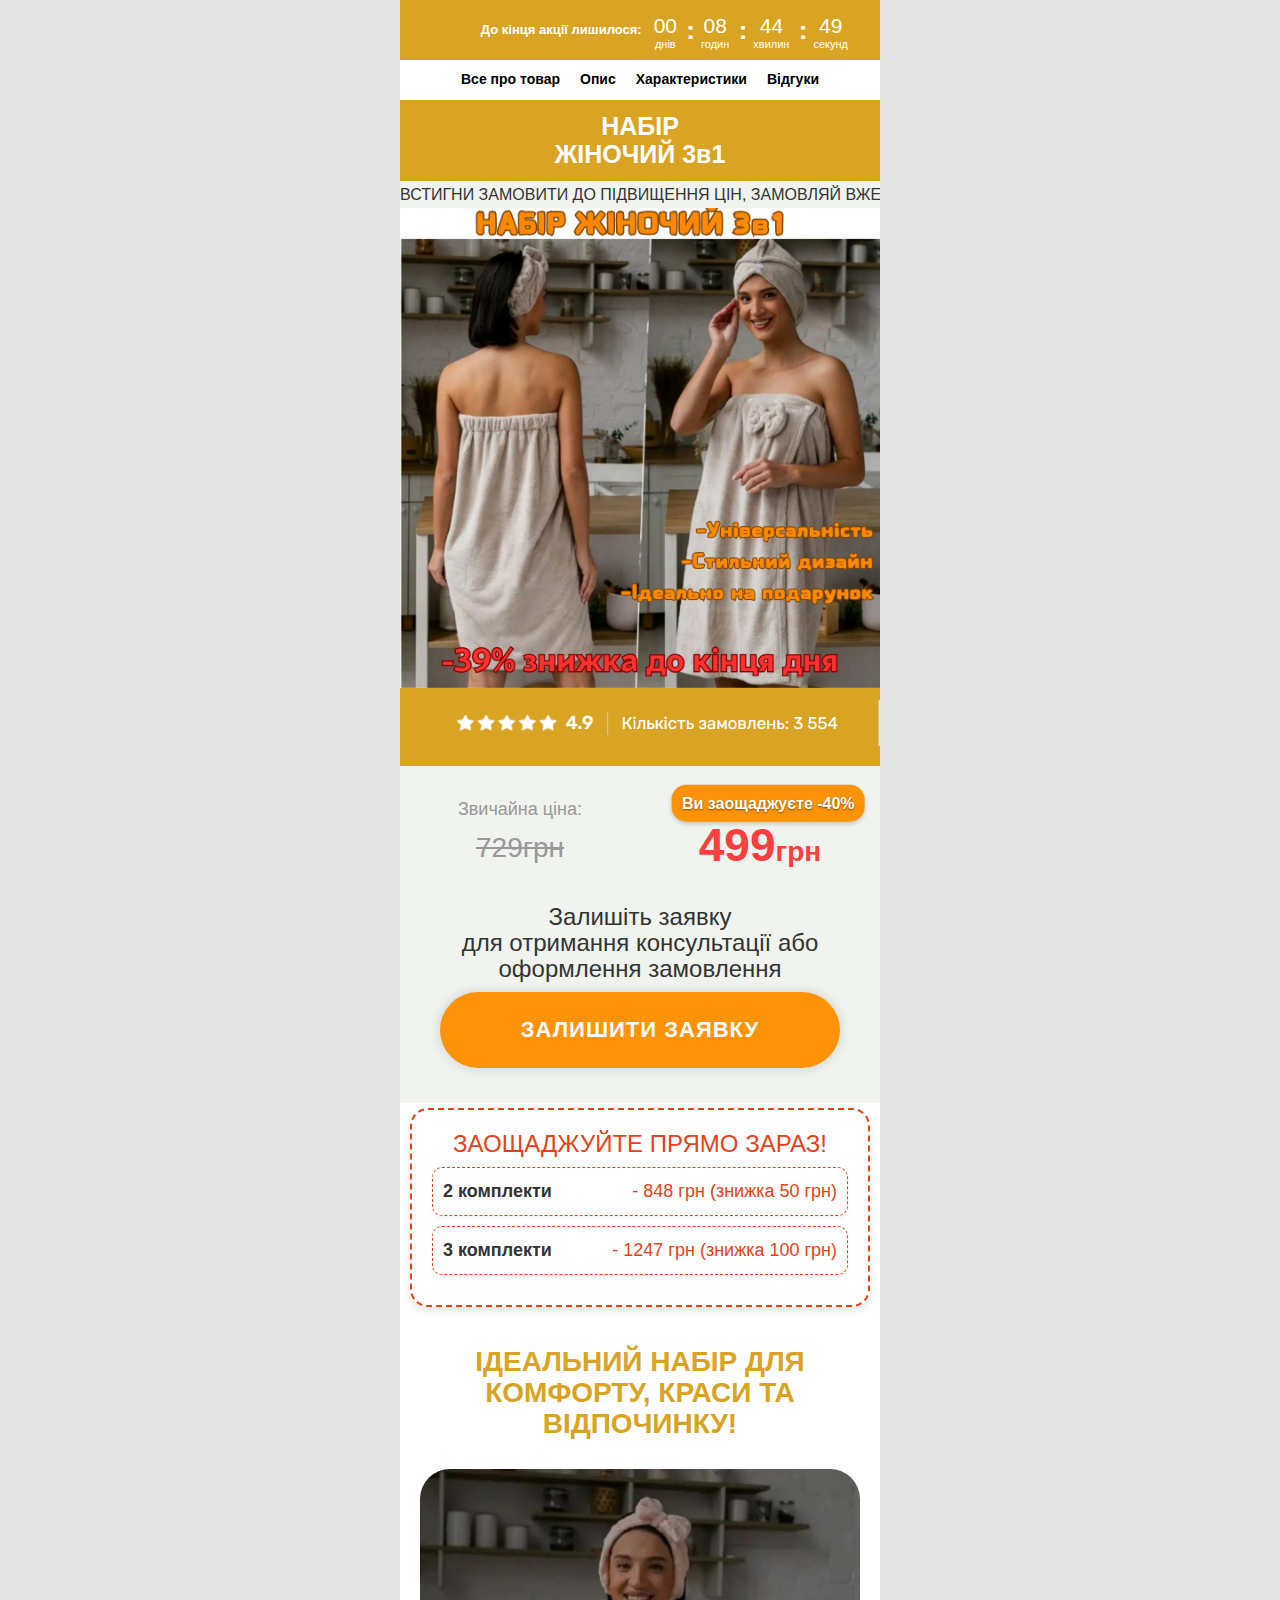
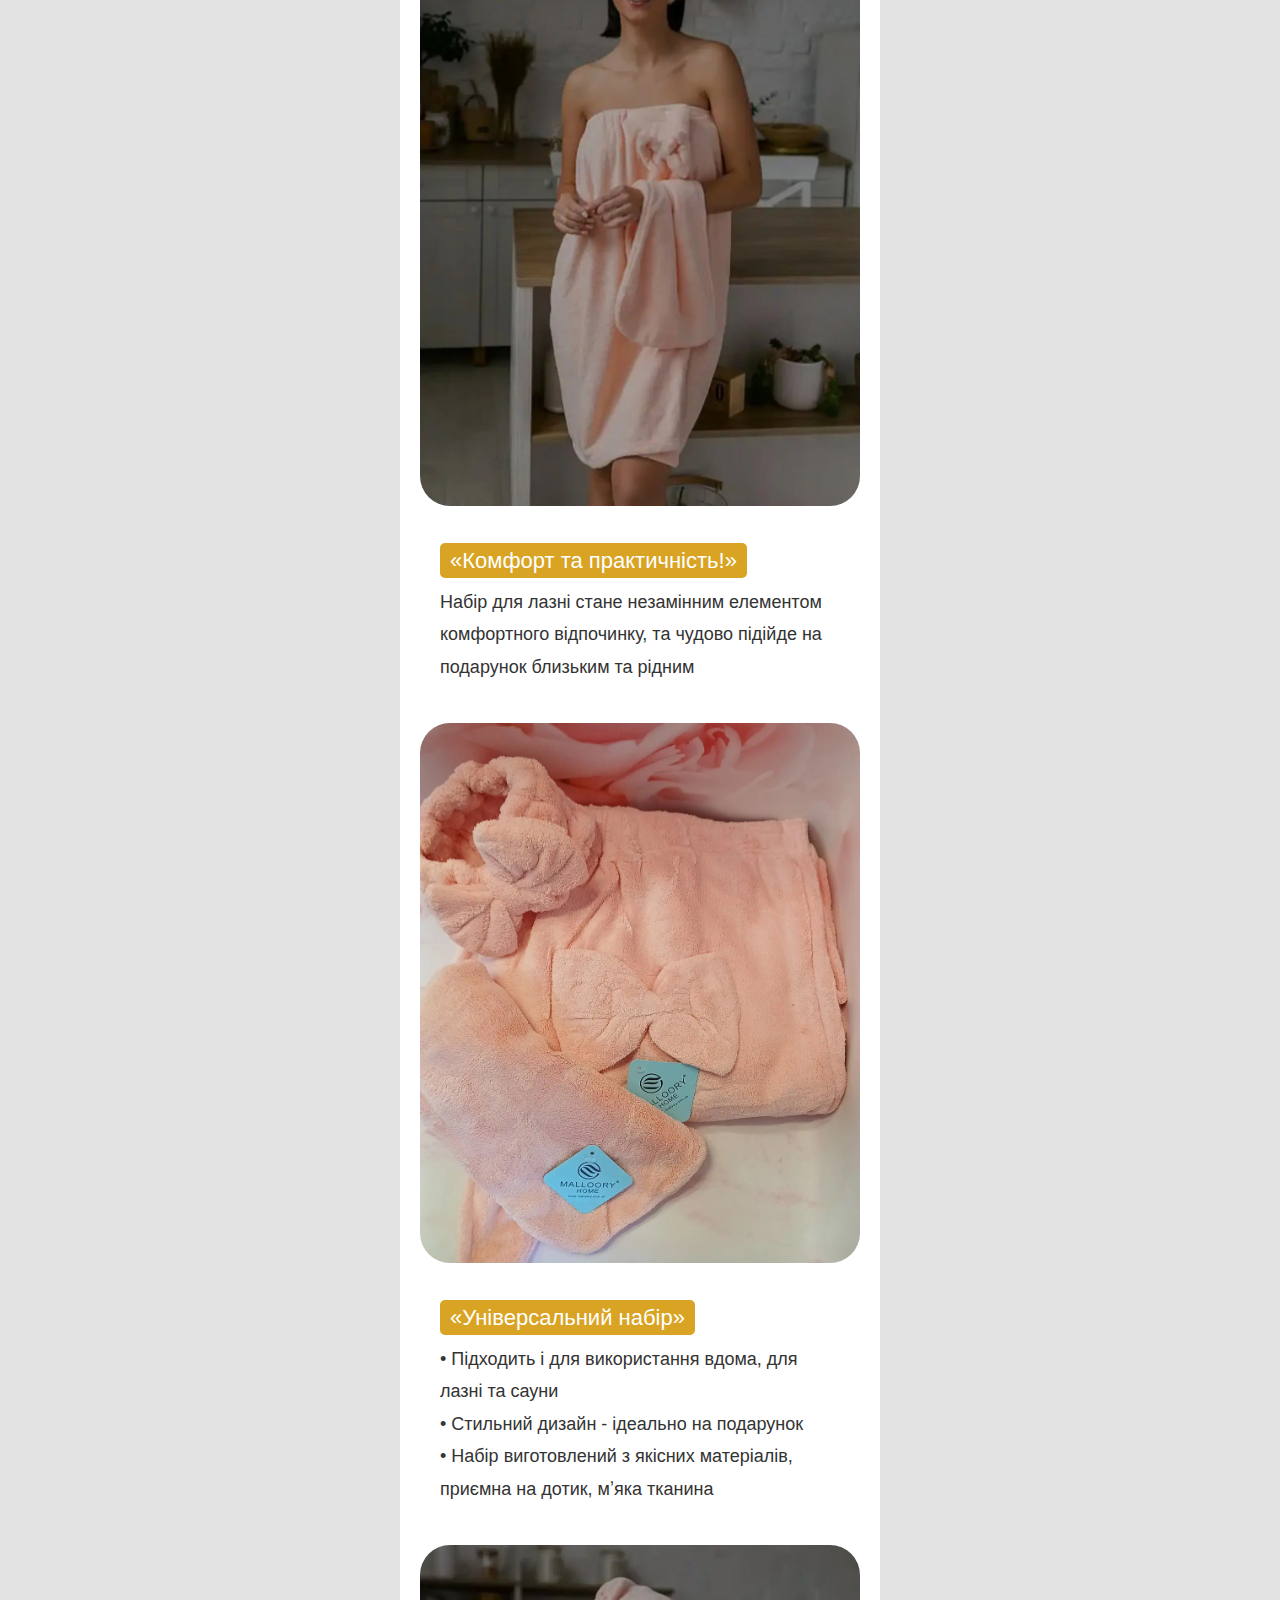
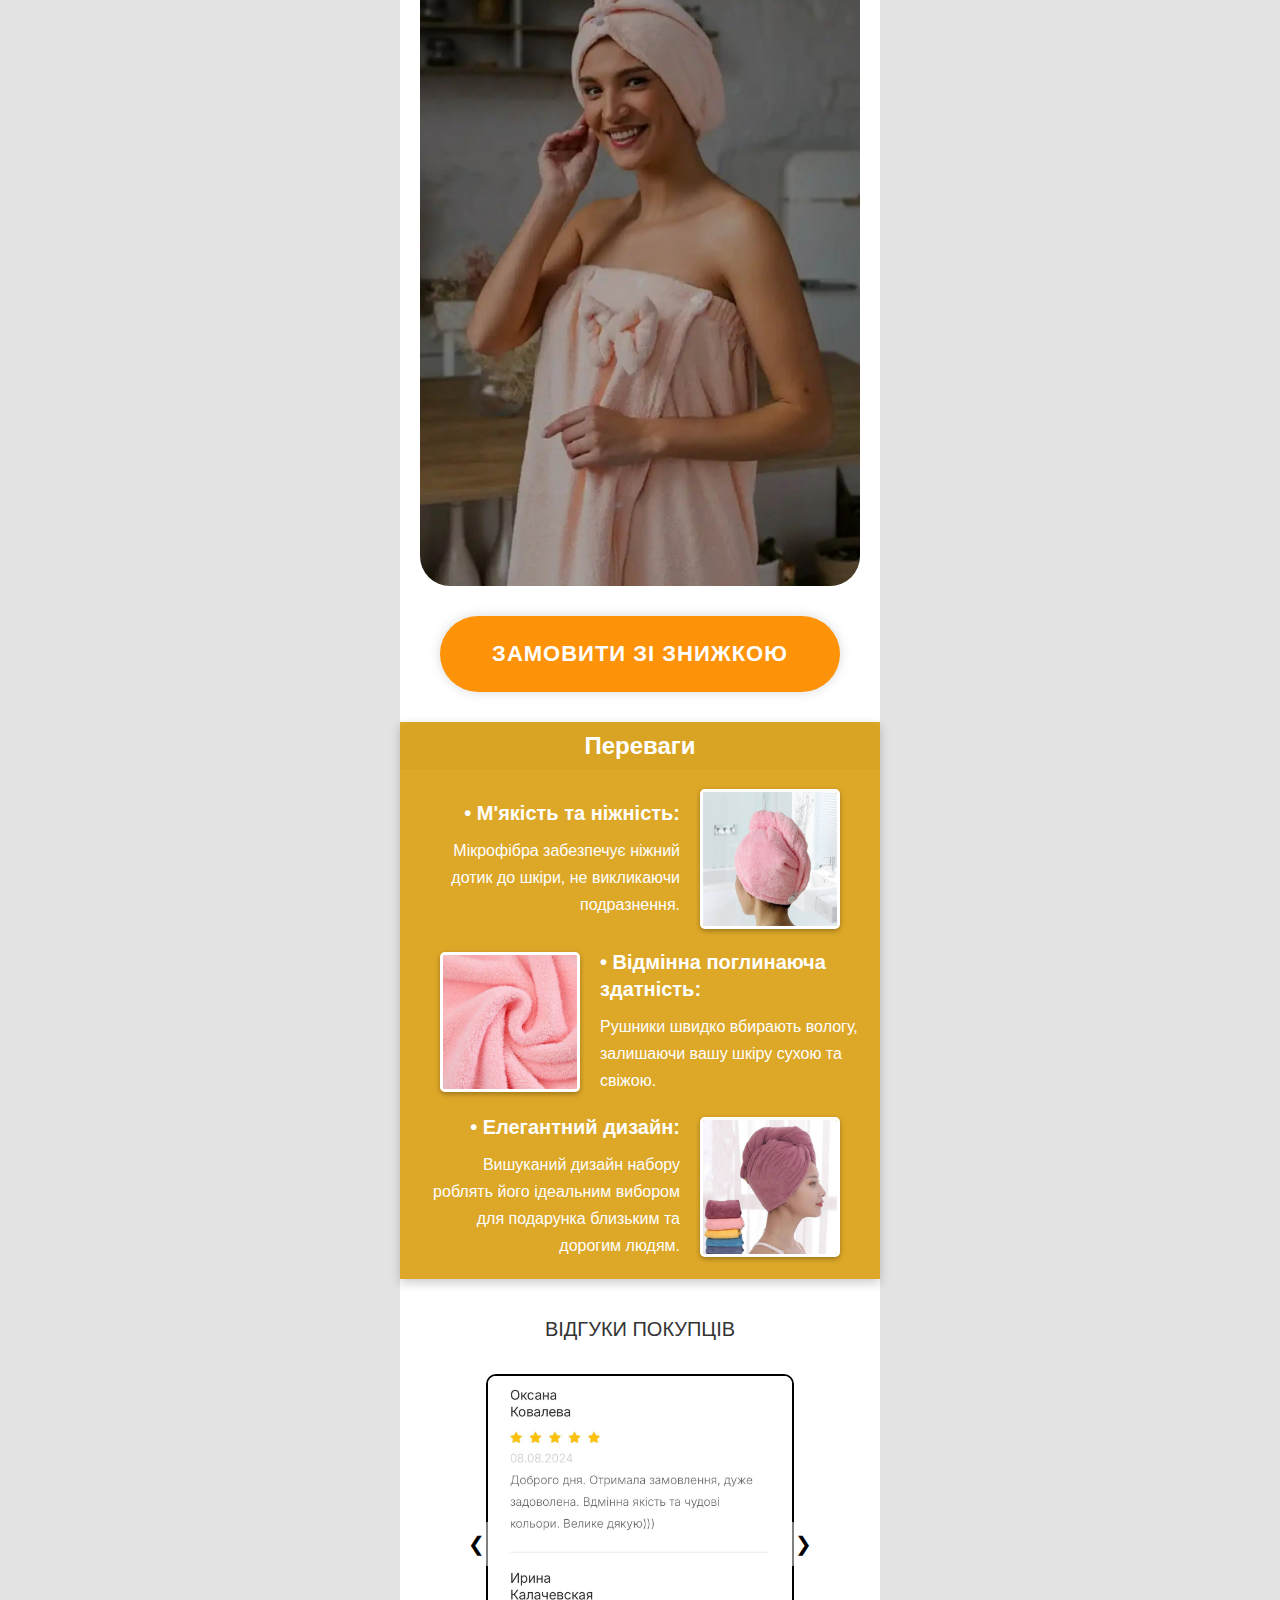
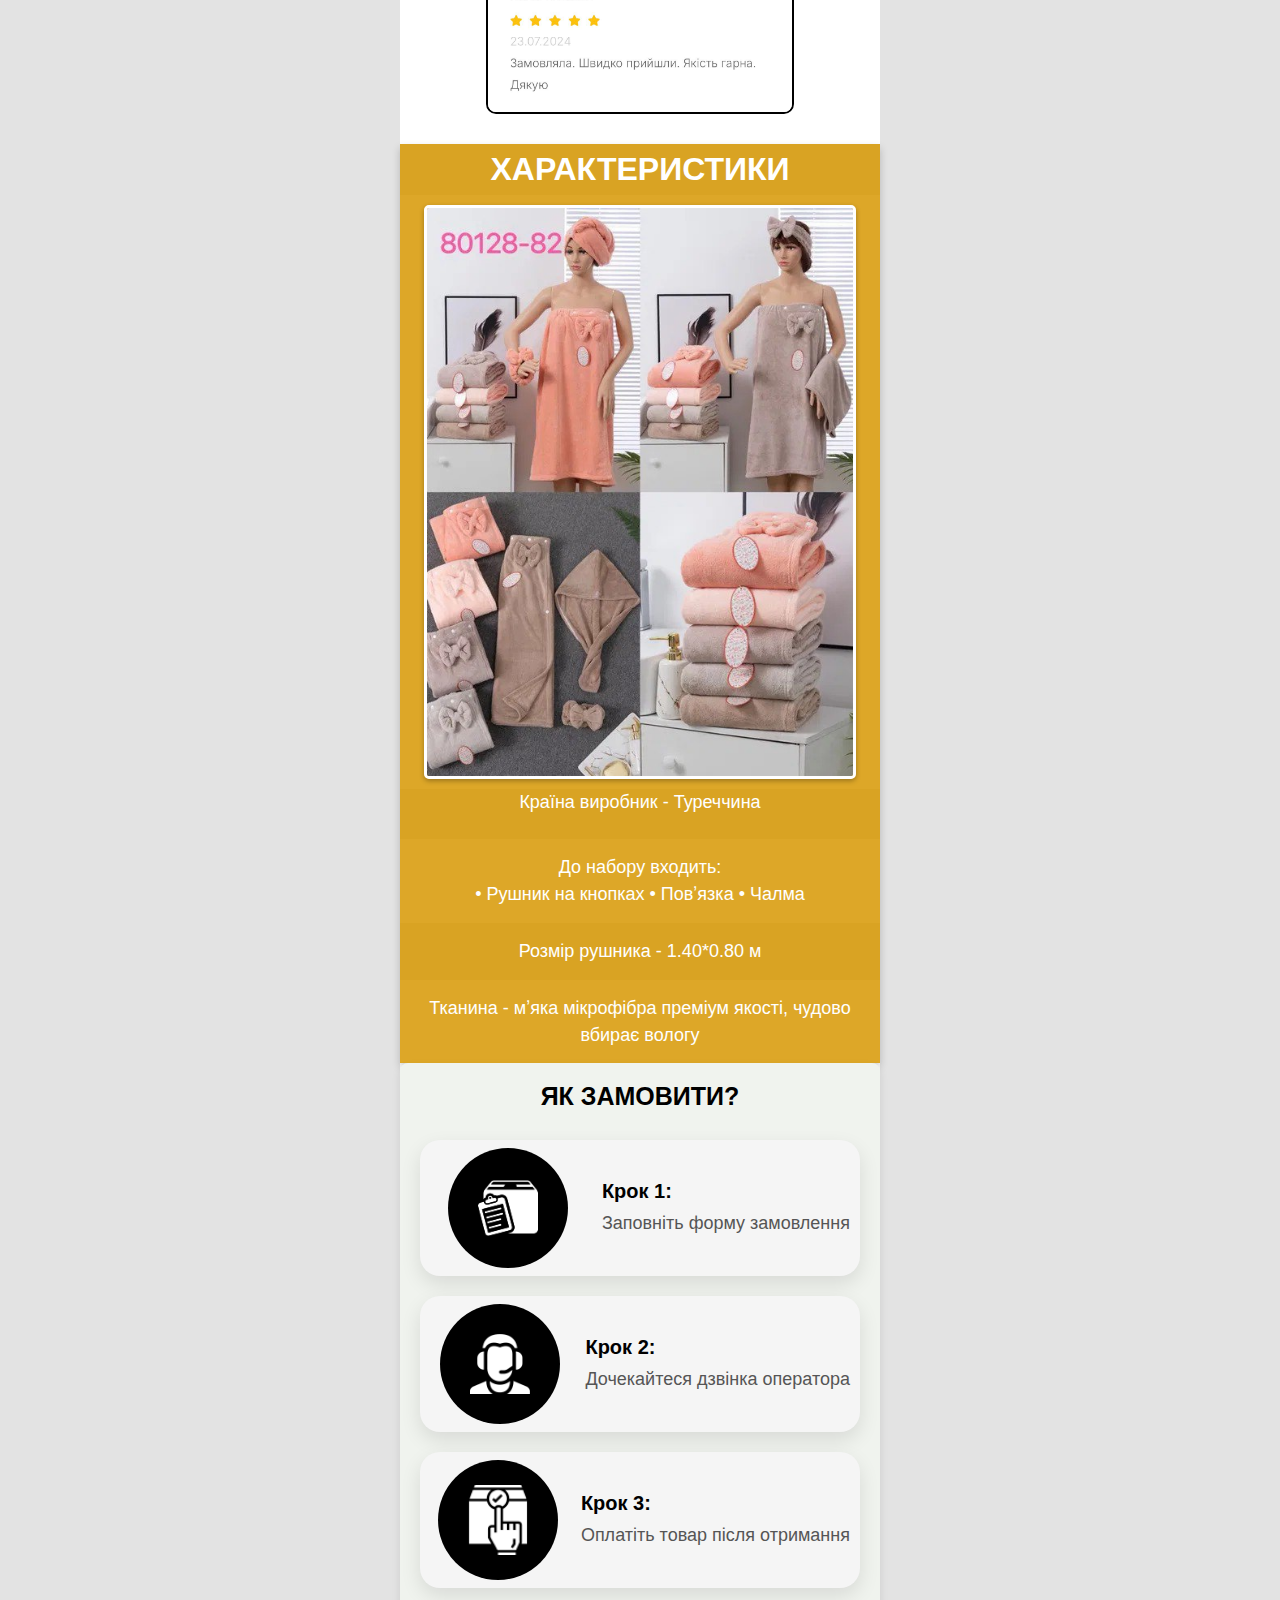
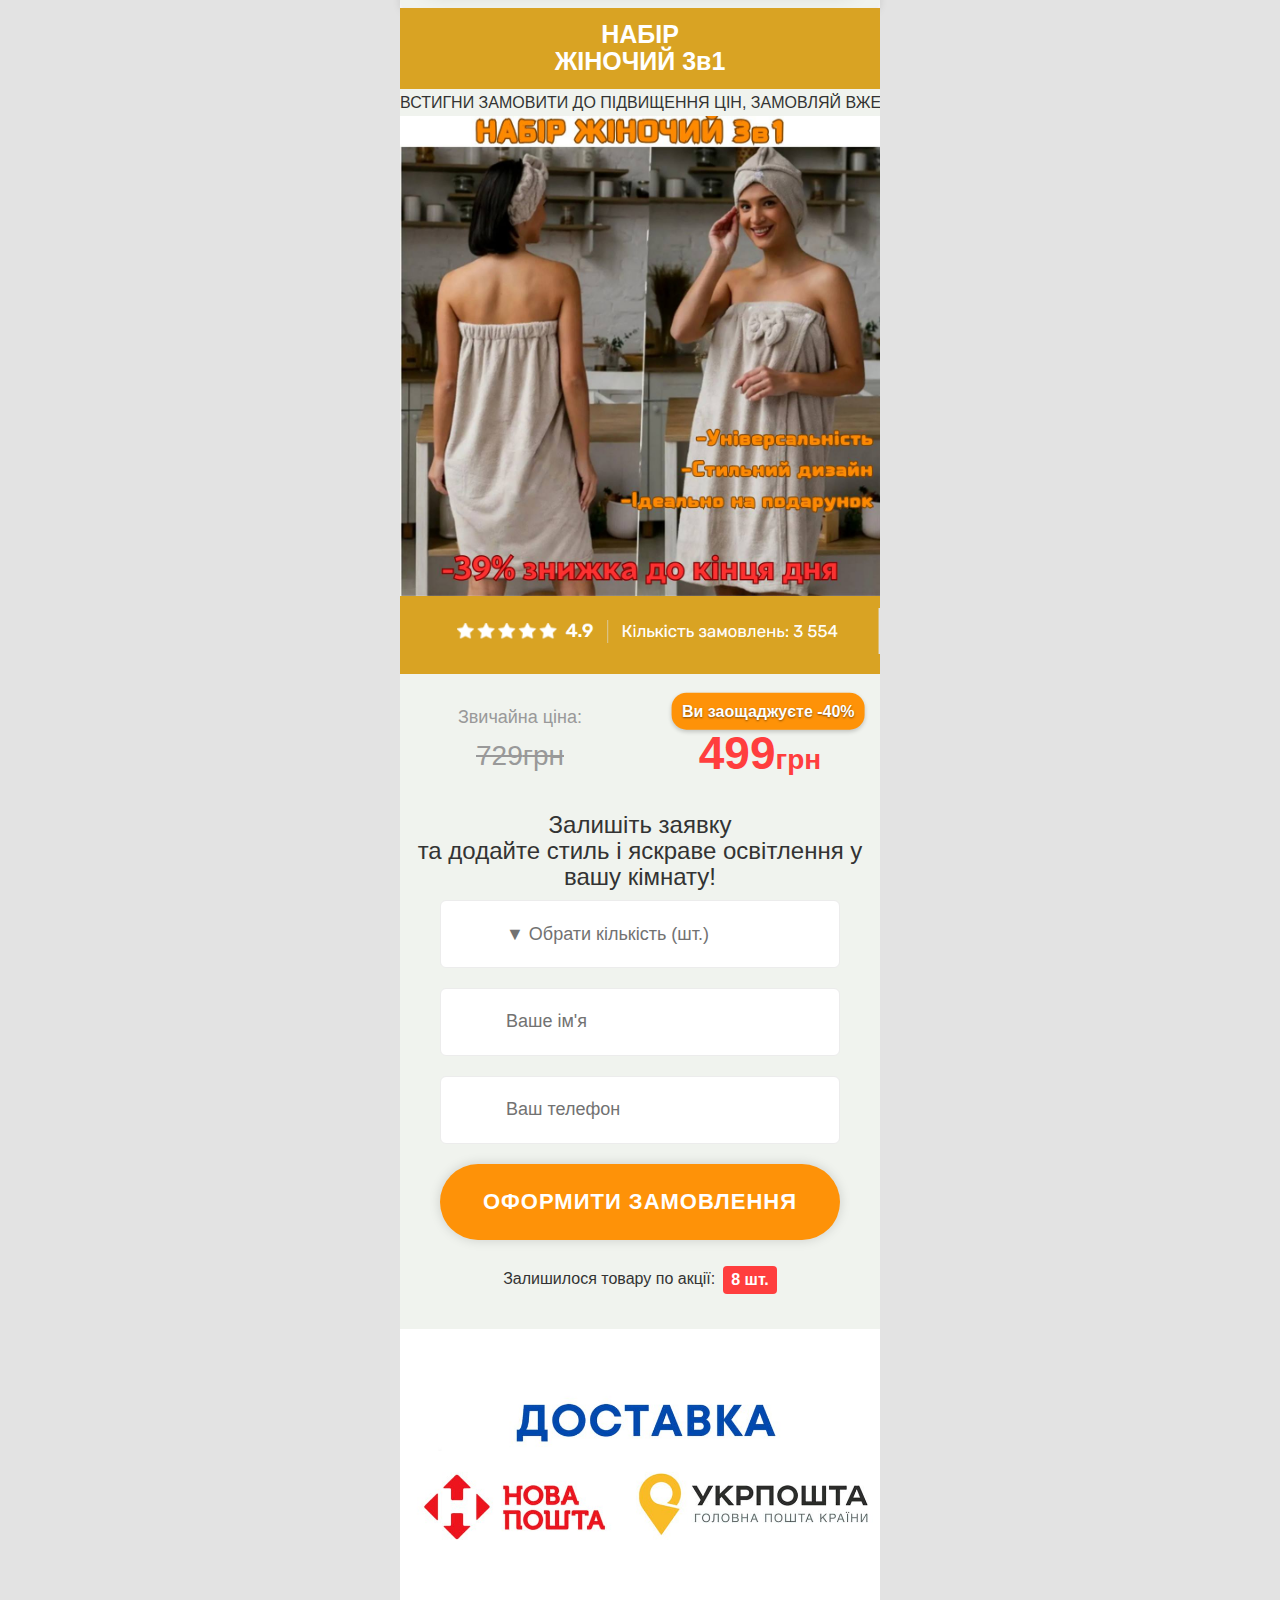
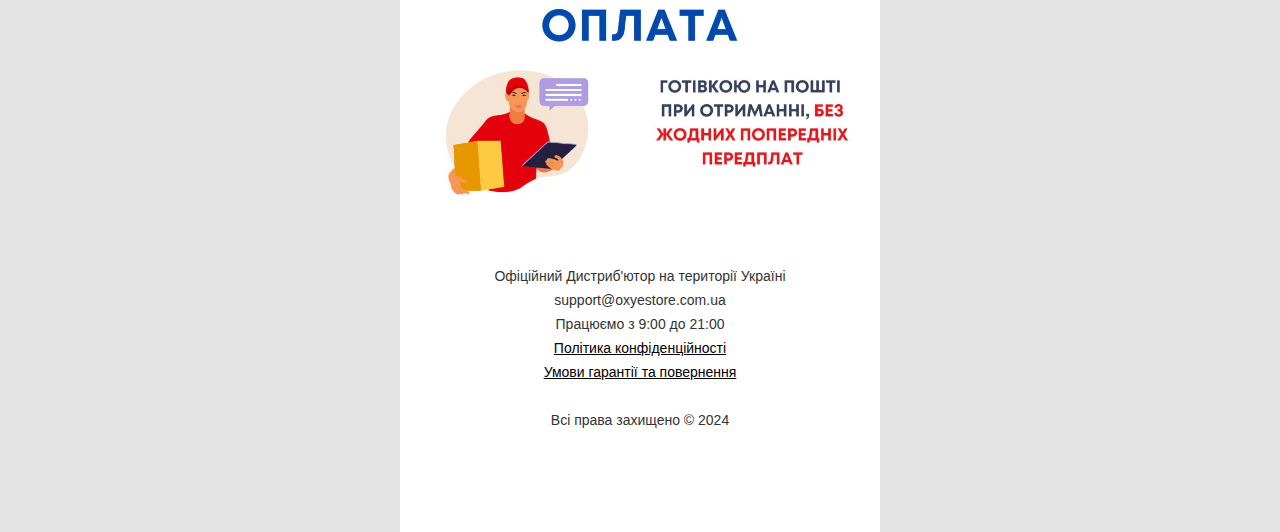
==== commit 3f16bb4b: "Update index.html" ====
--- a/index.html
+++ b/index.html
@@ -104,6 +104,7 @@
             </div>
              <div class="reyt">
               <img src="./халат_files/12.png" alt="" draggable="false">
+		      </div>
             <div class="price clearfix">
                 <div class="old">
                     Звичайна ціна:
@@ -423,9 +424,8 @@
             <div class="header_image">
                 <img src="./халат_files/1.jpg" alt="" draggable="false"> 
             </div>
-			<div class="reyt" id="order_form">
-                <div class="stars"><b>4.9</b></div>
-                Кількість замовлень: 3 554
+			 <div class="reyt">
+              <img src="./халат_files/12.png" alt="" draggable="false">
             </div>
           
             <div class="price clearfix">
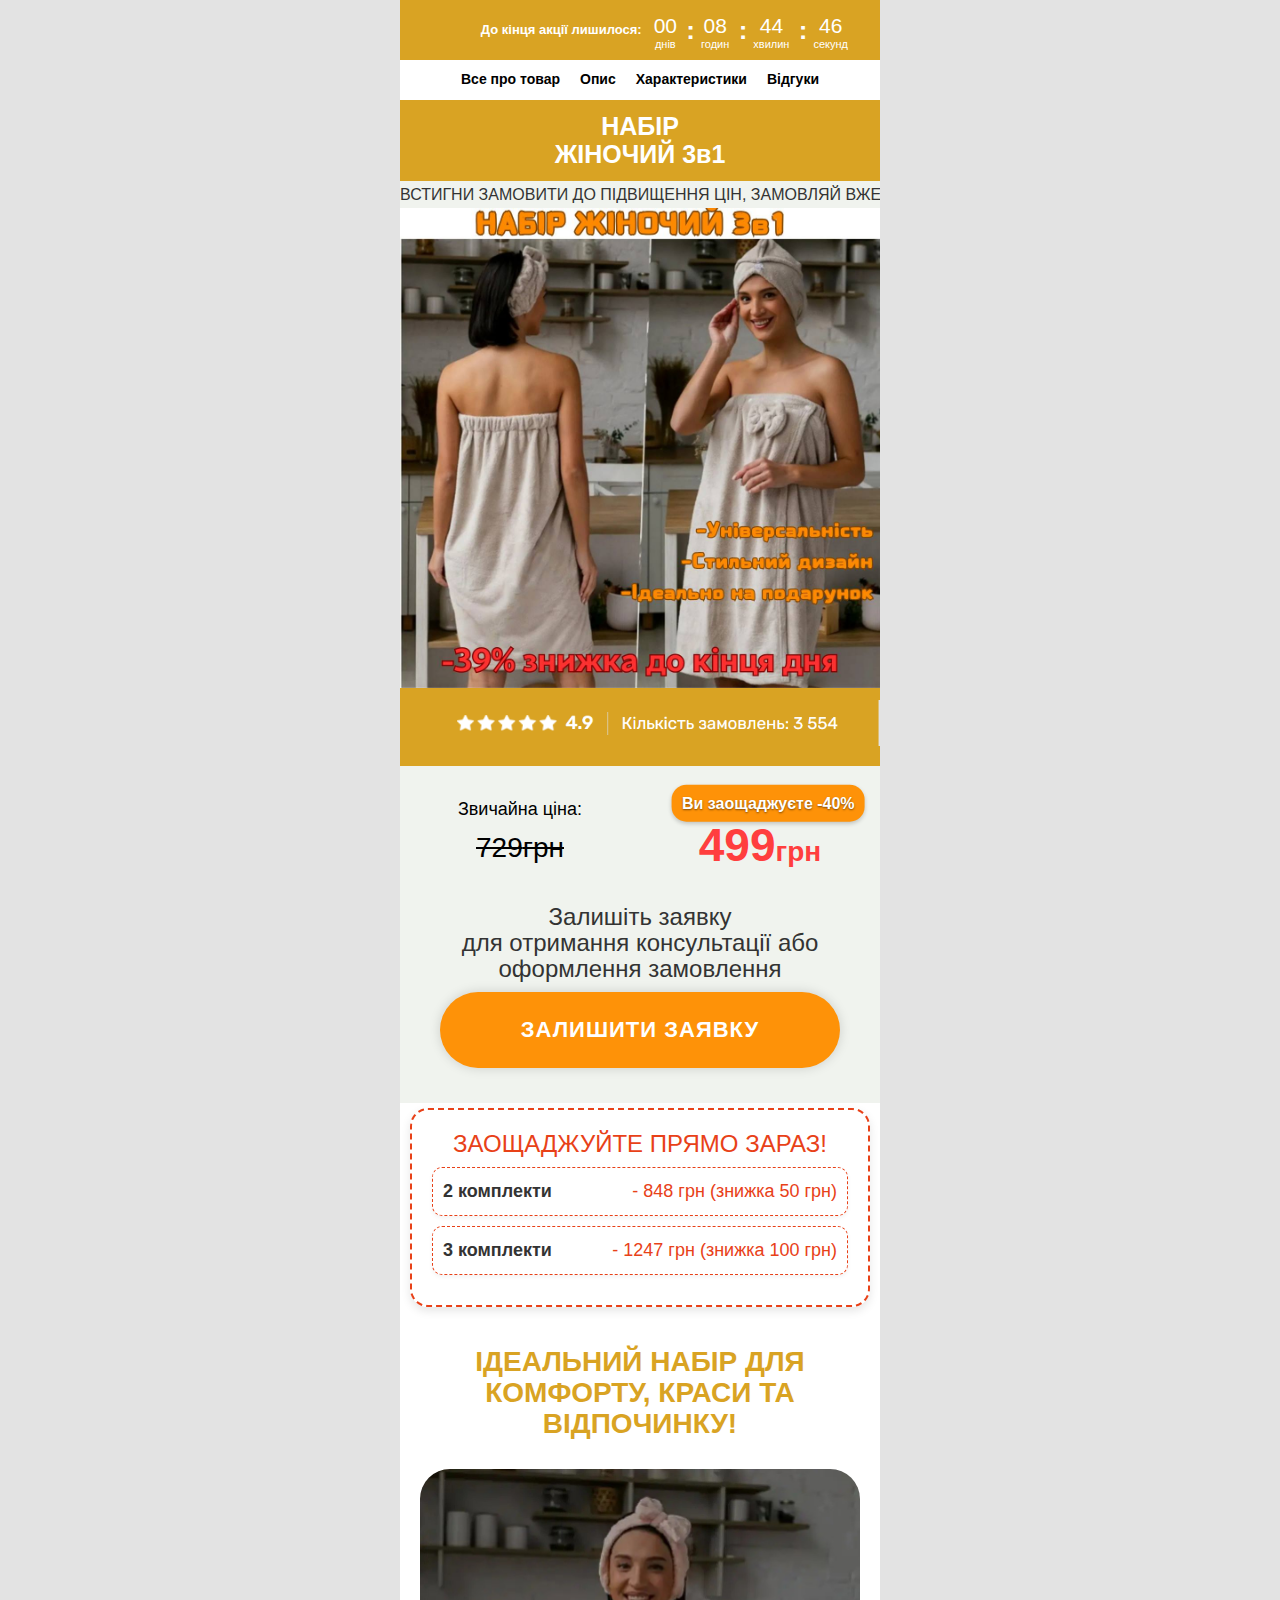
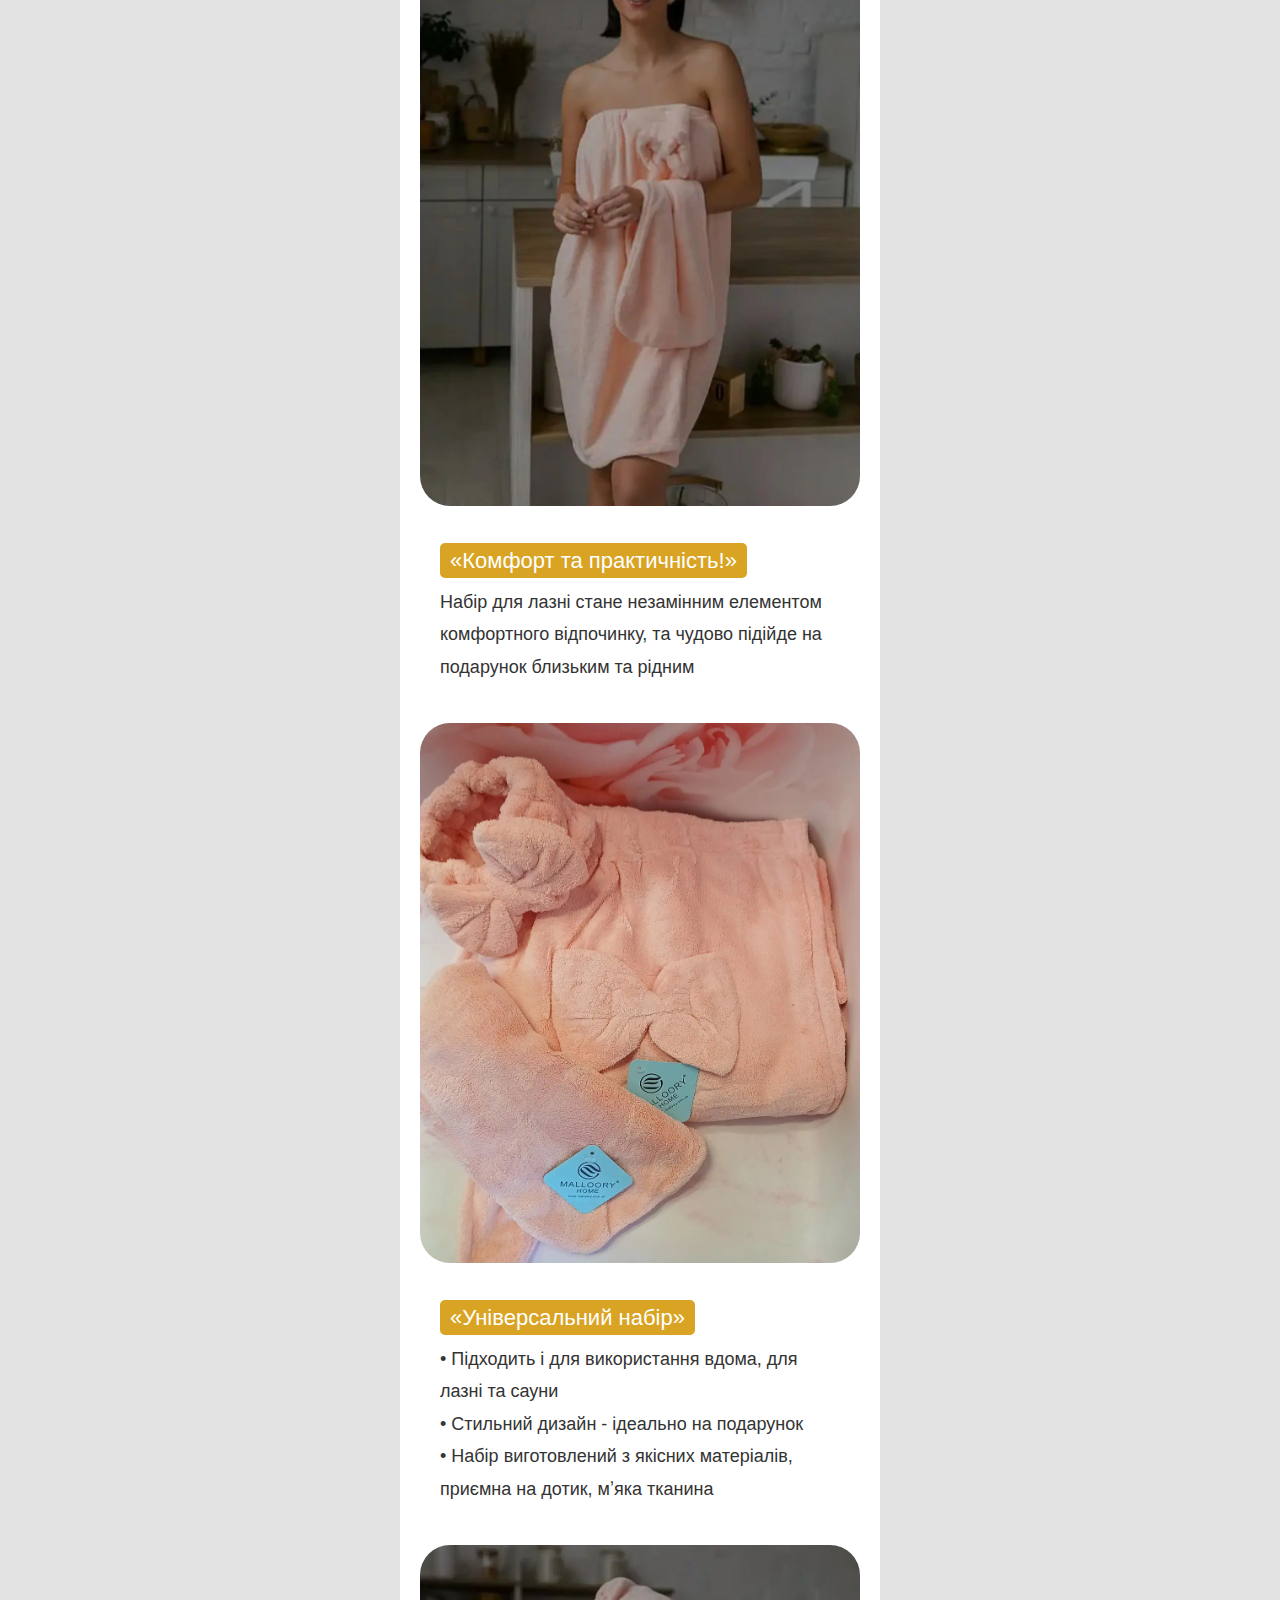
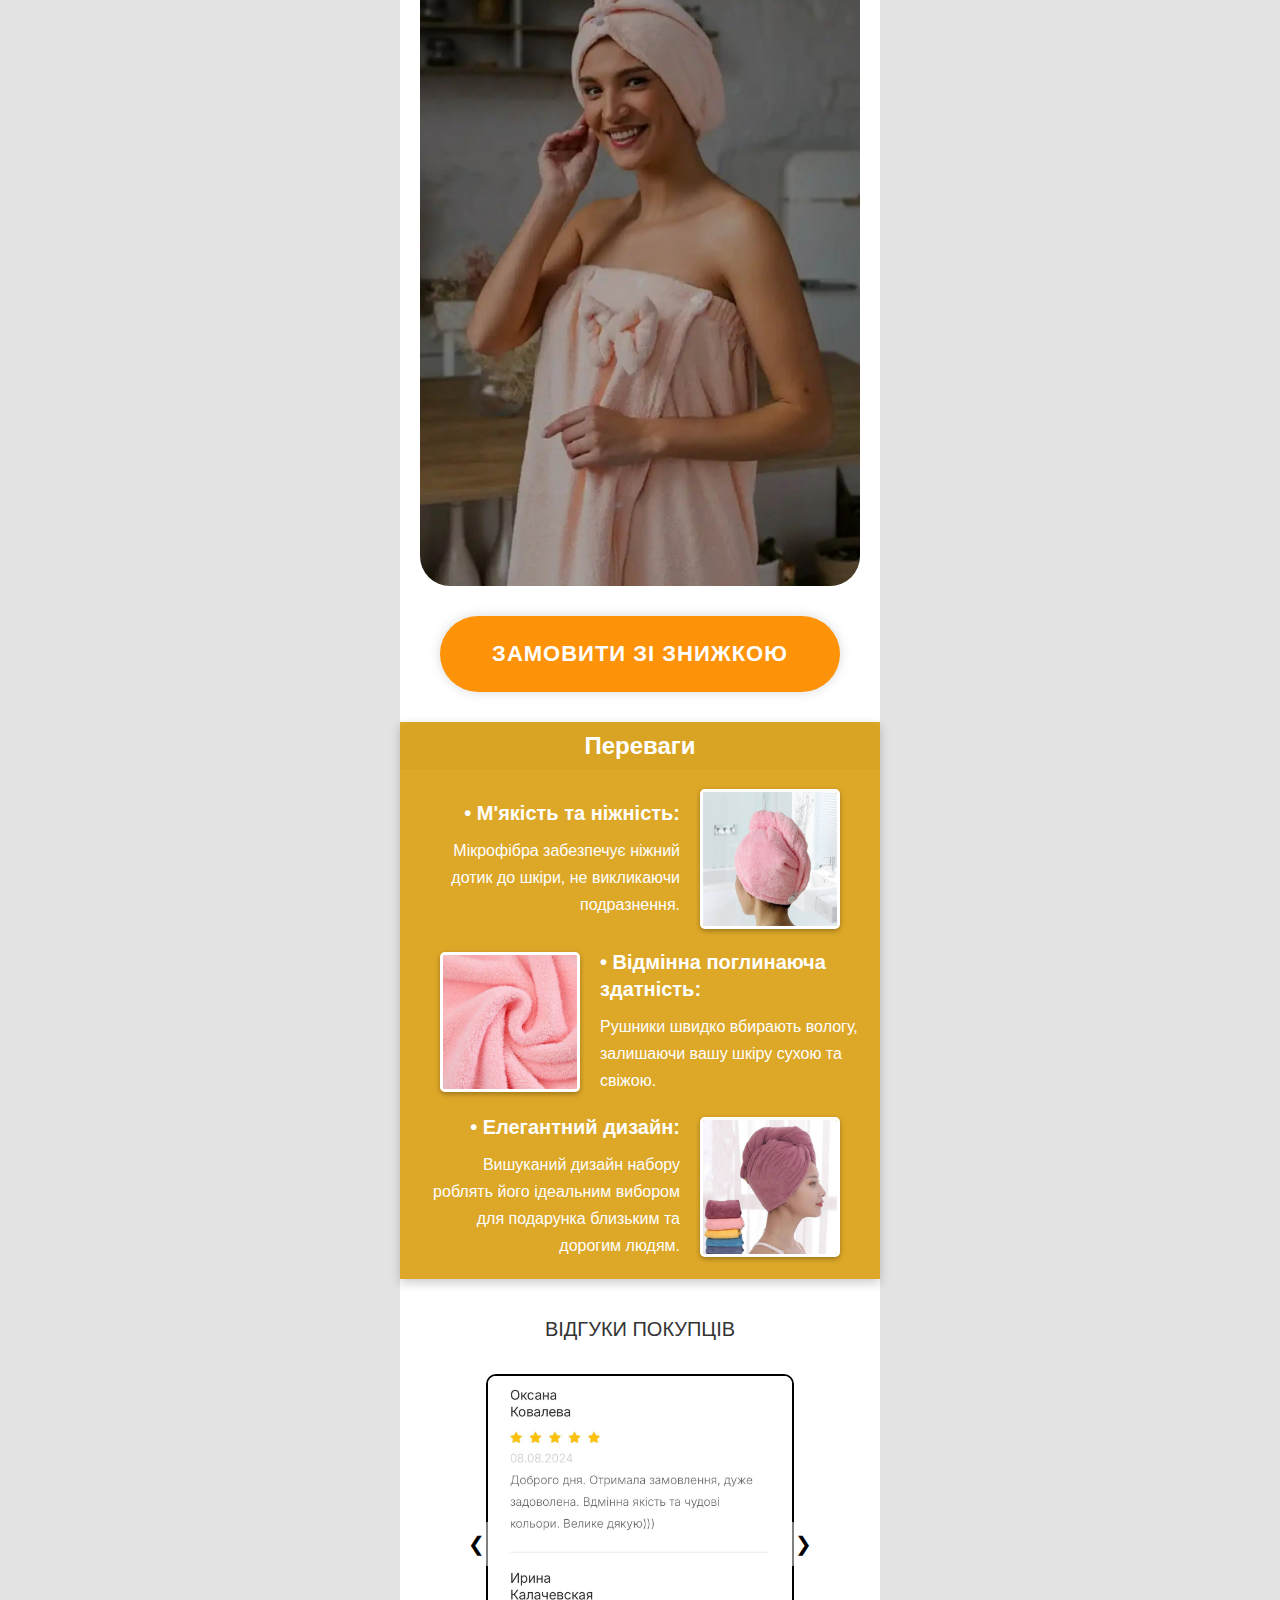
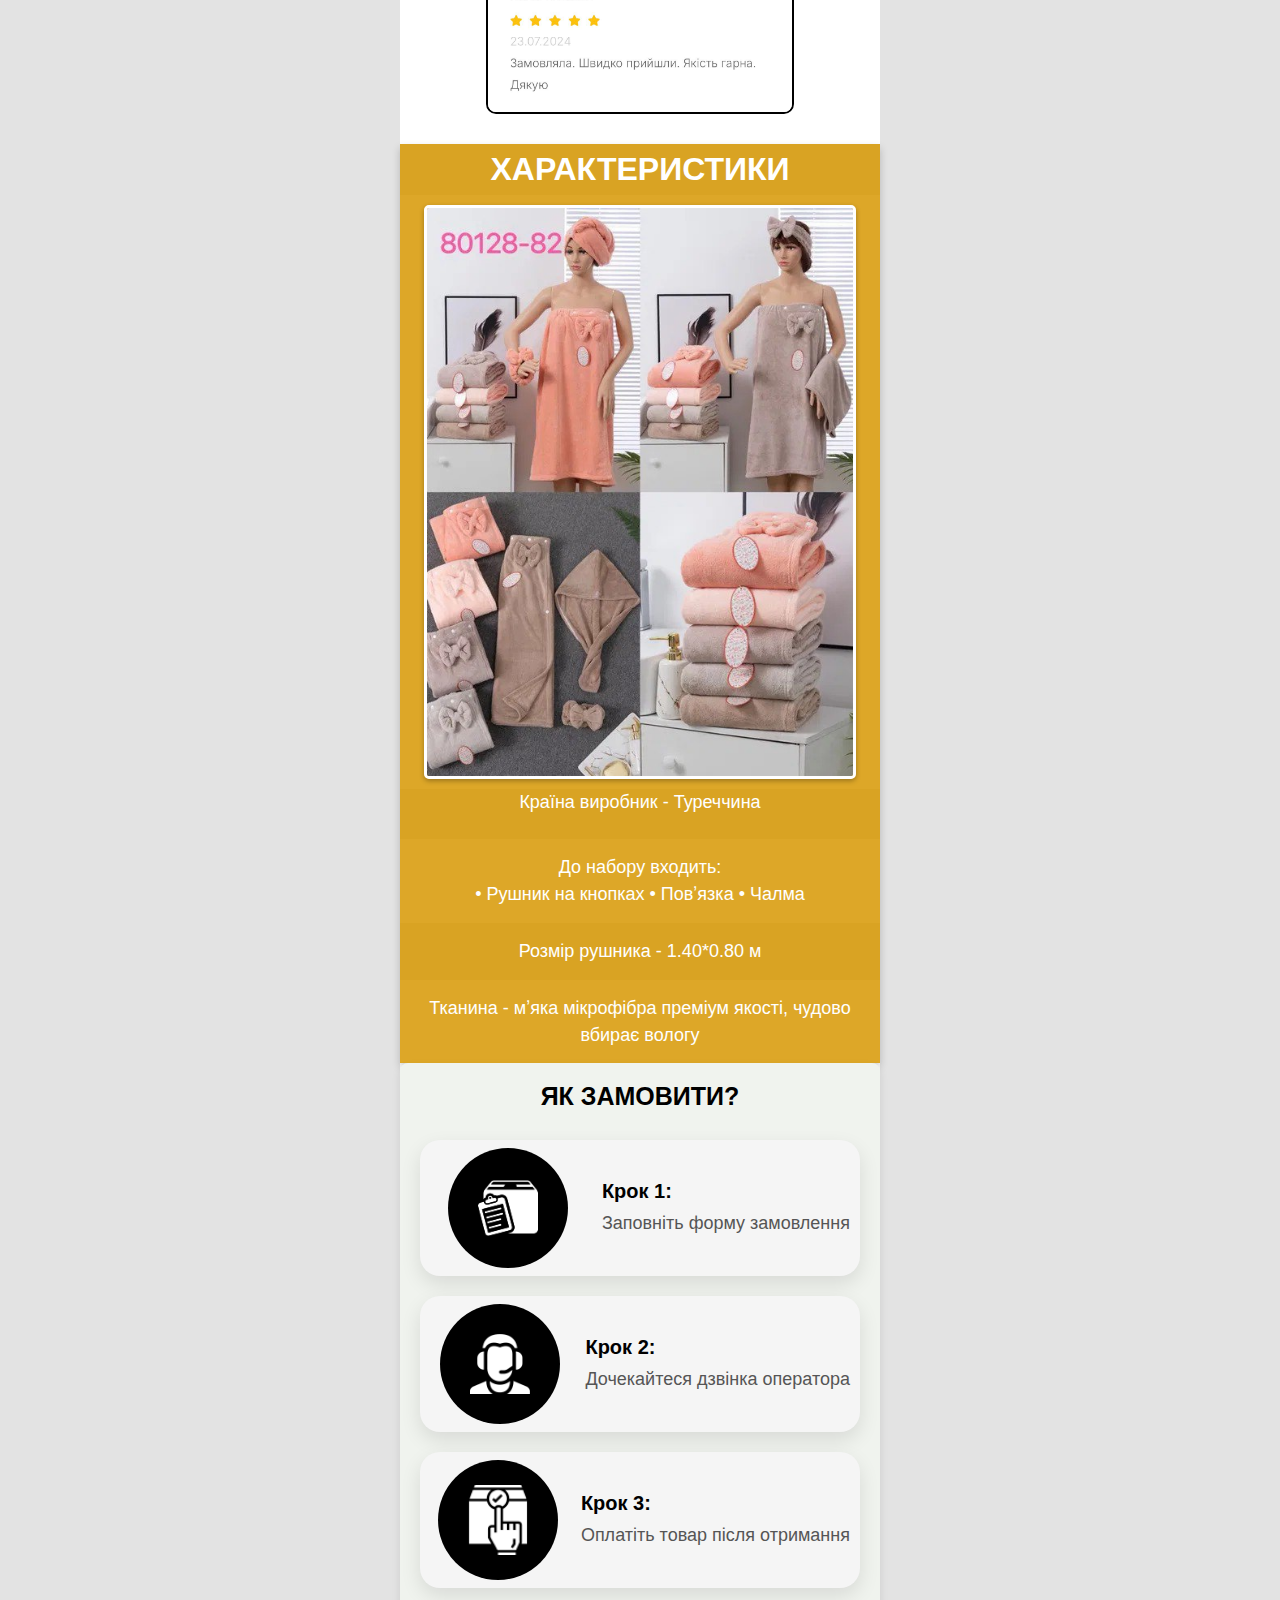
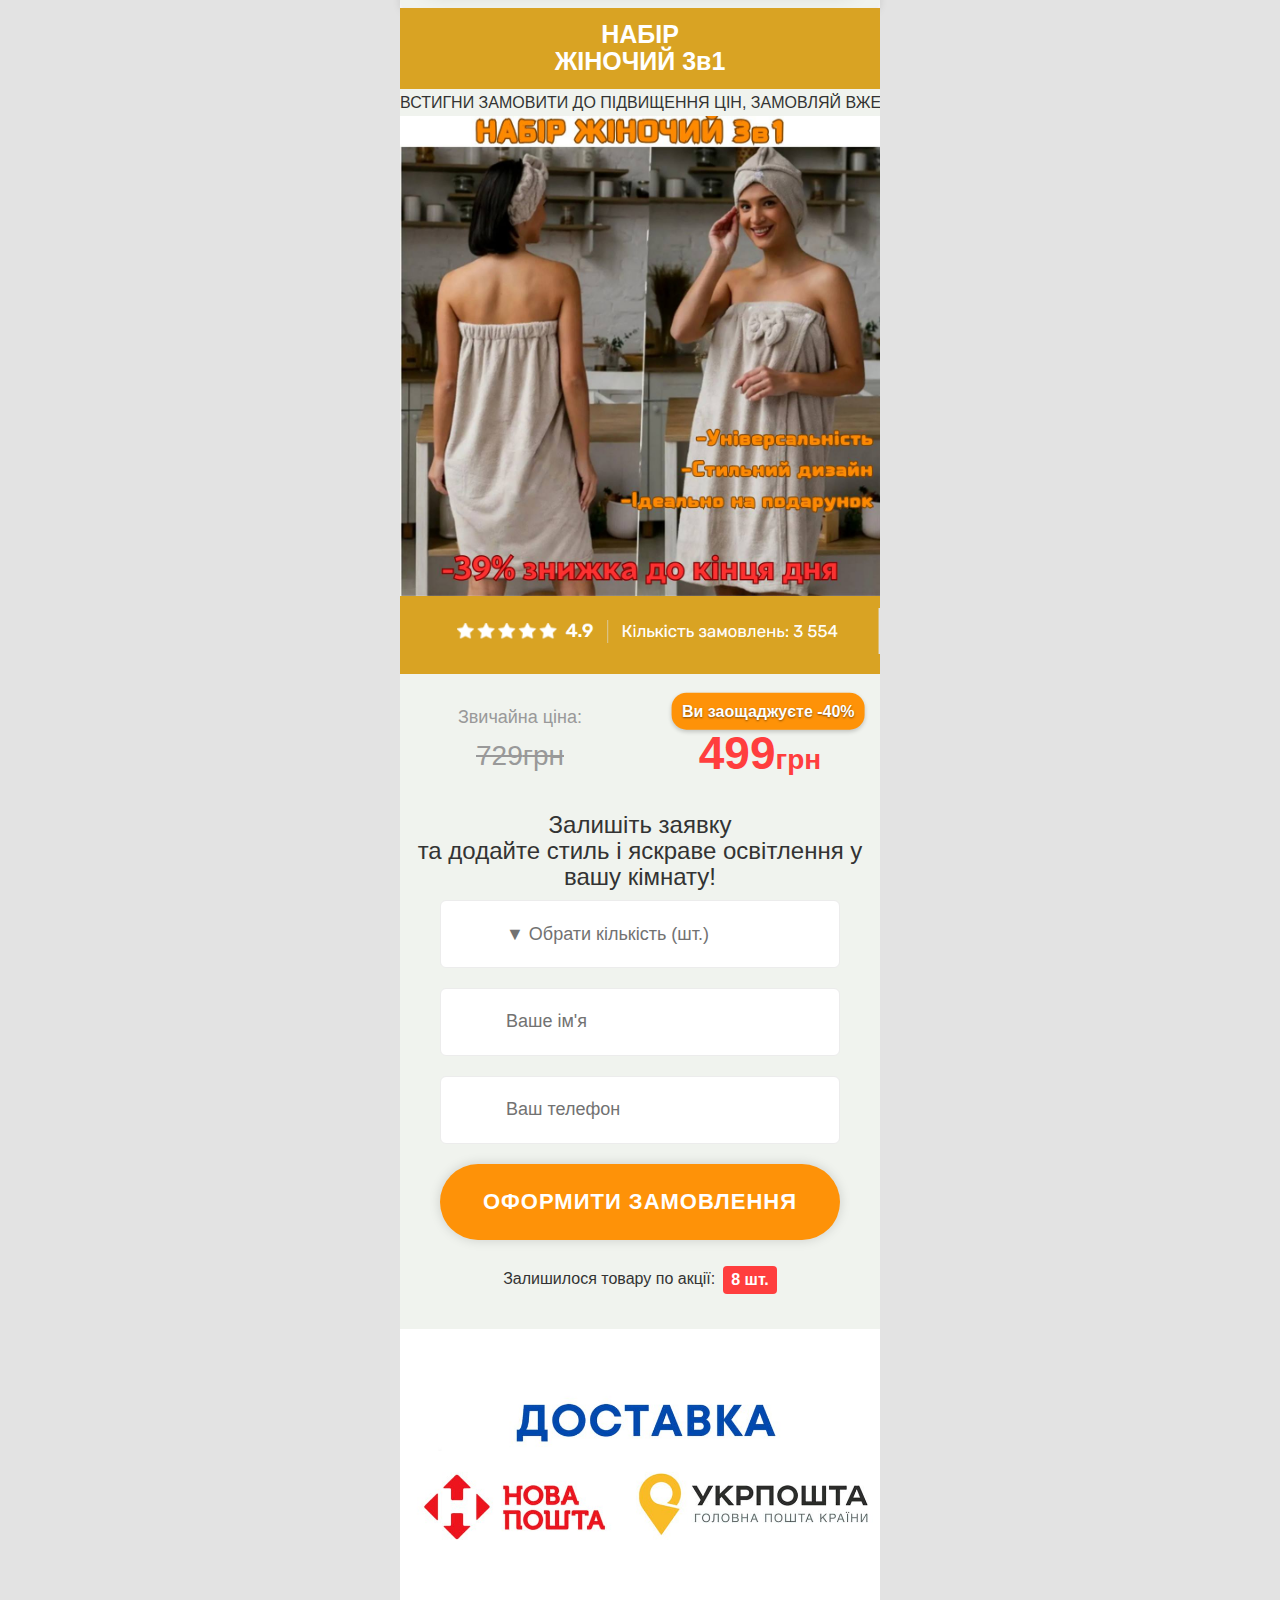
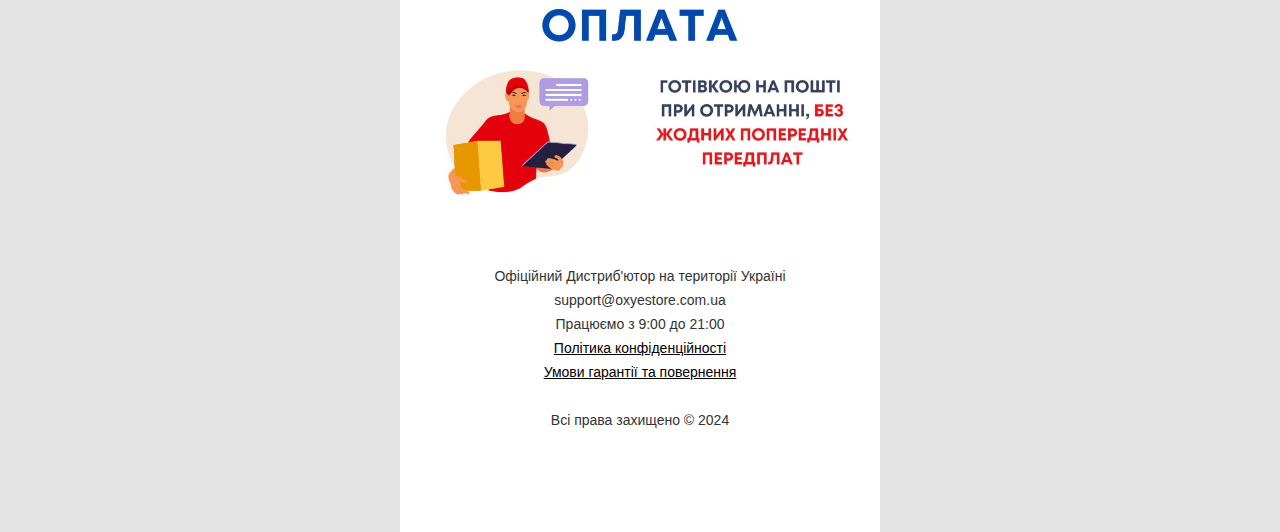
==== commit 2f56f8f3: "Update index.html" ====
--- a/index.html
+++ b/index.html
@@ -105,16 +105,22 @@
              <div class="reyt">
               <img src="./халат_files/12.png" alt="" draggable="false">
 		      </div>
-            <div class="price clearfix">
-                <div class="old">
-                    Звичайна ціна:
-                    <p><span>729</span><small>грн</small></p>
-                </div>
-                <div class="new">
-                    <div class="discount-banner">Ви заощаджуєте -40%</div>
-                    <p><span>499<small>грн</small></span></p>
-                </div>
-            </div>
+           <div class="price clearfix">
+    <div class="old" style="color: black;">
+        Звичайна ціна:
+        <p style="color: black;"><span>729</span><small>грн</small></p>
+    </div>
+    <div class="new">
+        <div class="discount-banner">Ви заощаджуєте -40%</div>
+        <p><span>499<small>грн</small></span></p>
+    </div>
+</div>
+
+<style>
+    .old {
+        color: black; /* Чорний колір для звичайної ціни */
+    }
+</style>
 			<div style="text-align: center; margin: 10px auto; display: block; font-size: 24px; line-height: 26px;"><strong>Залишіть заявку</strong><p>для отримання консультації або оформлення замовлення</p></div>
 	
             <a href="#order_form" class="button-m">Залишити заявку</a>
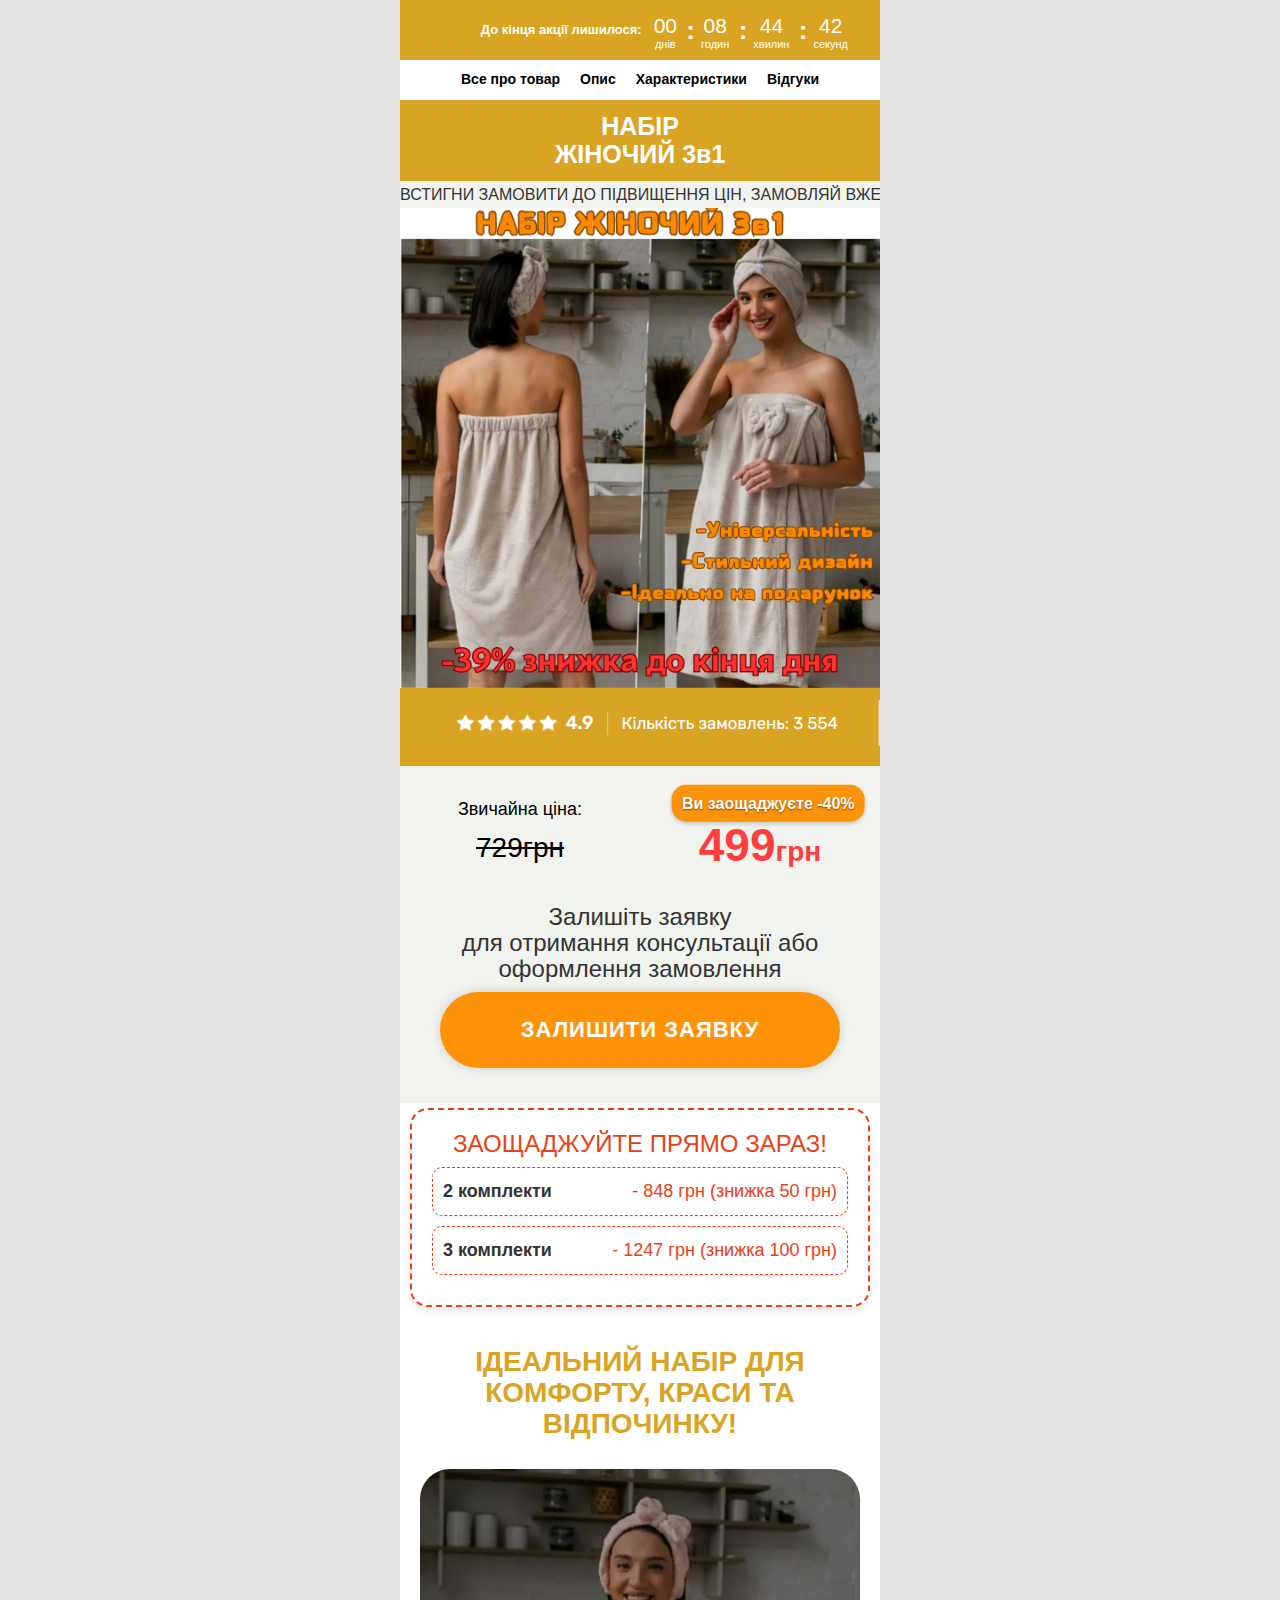
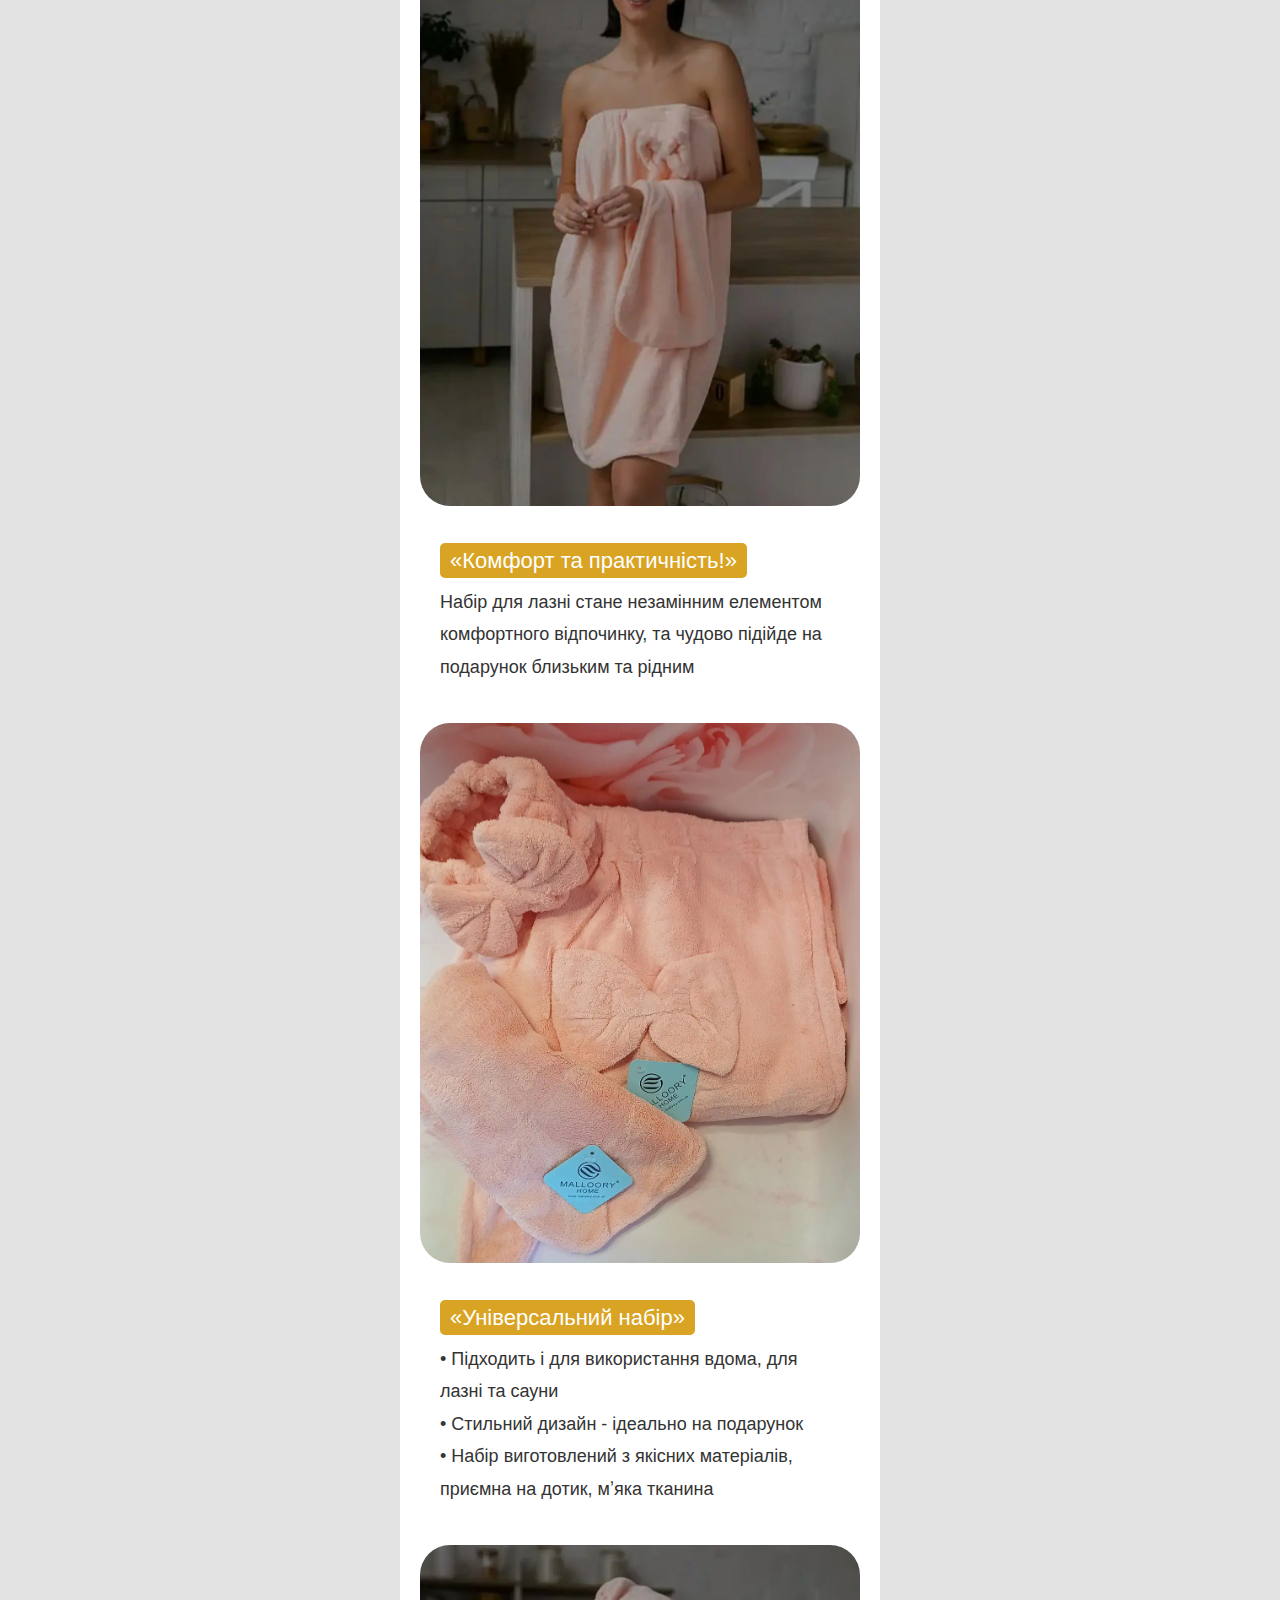
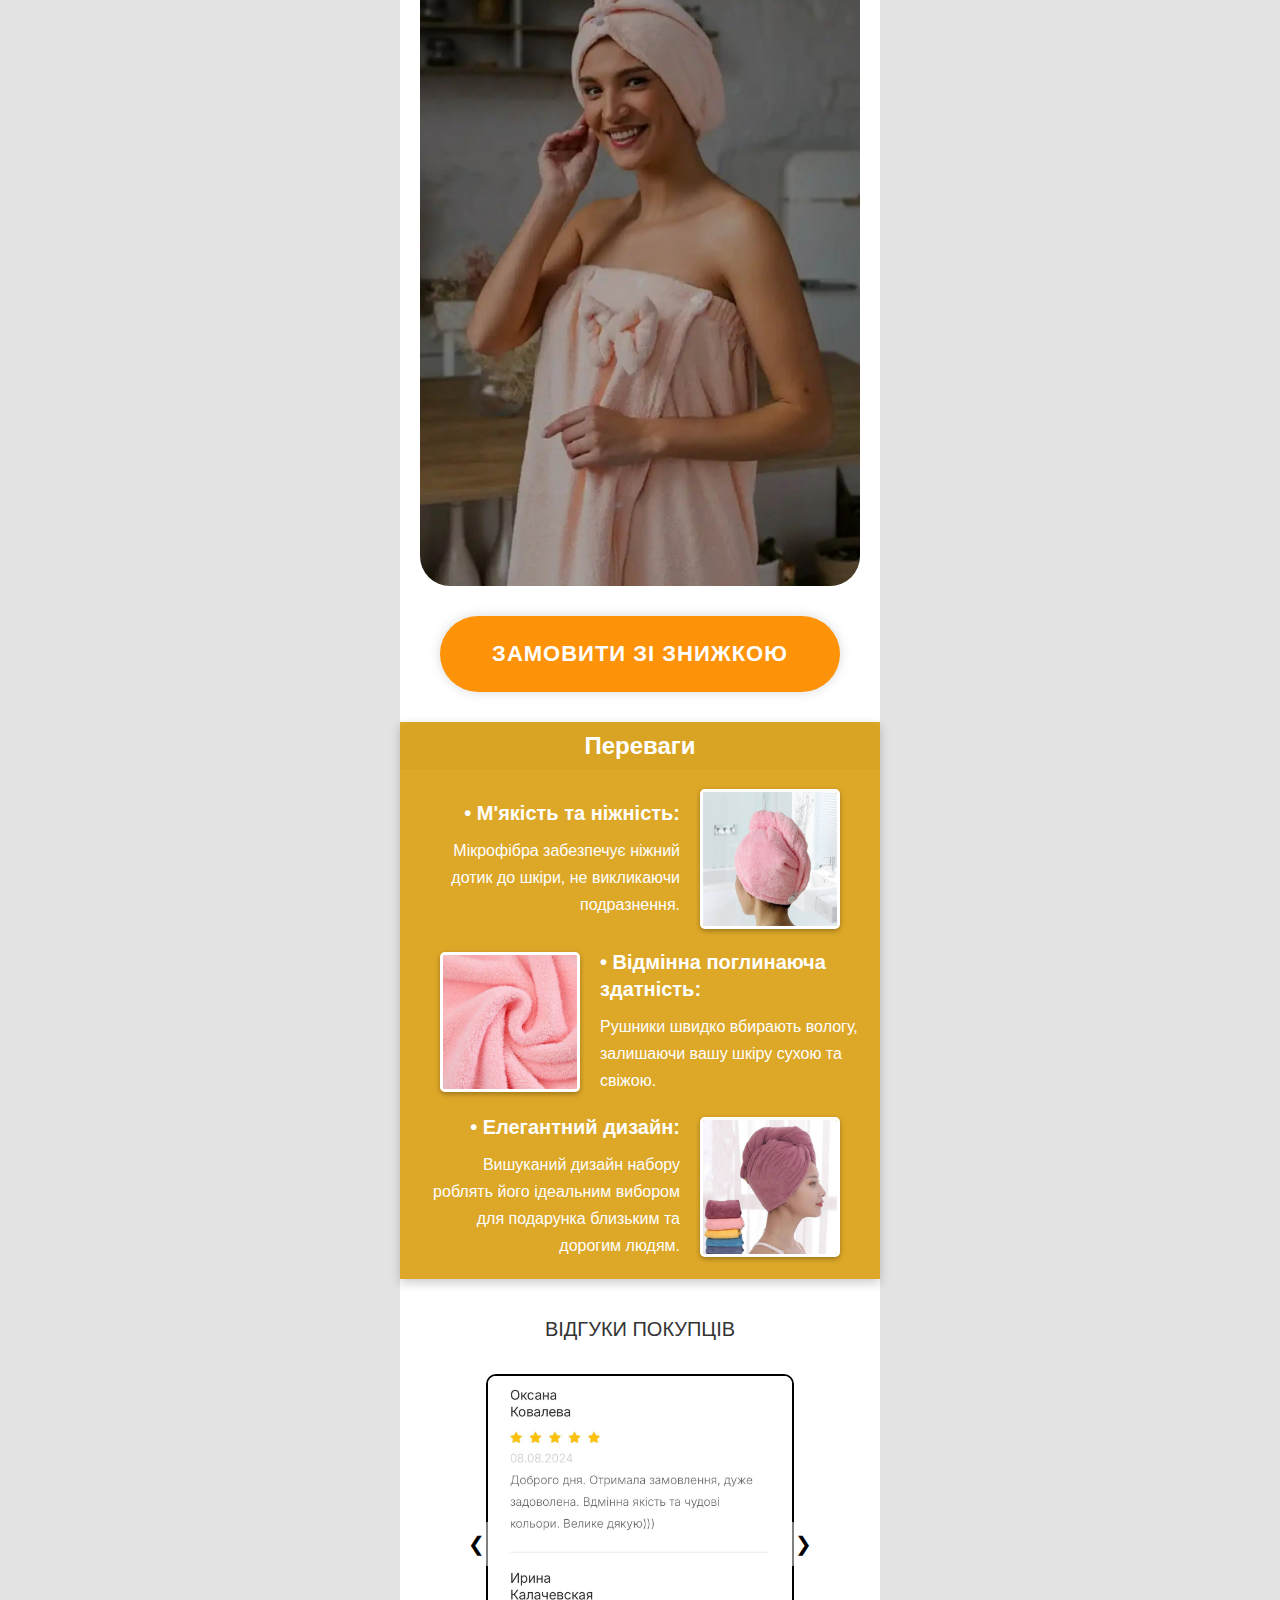
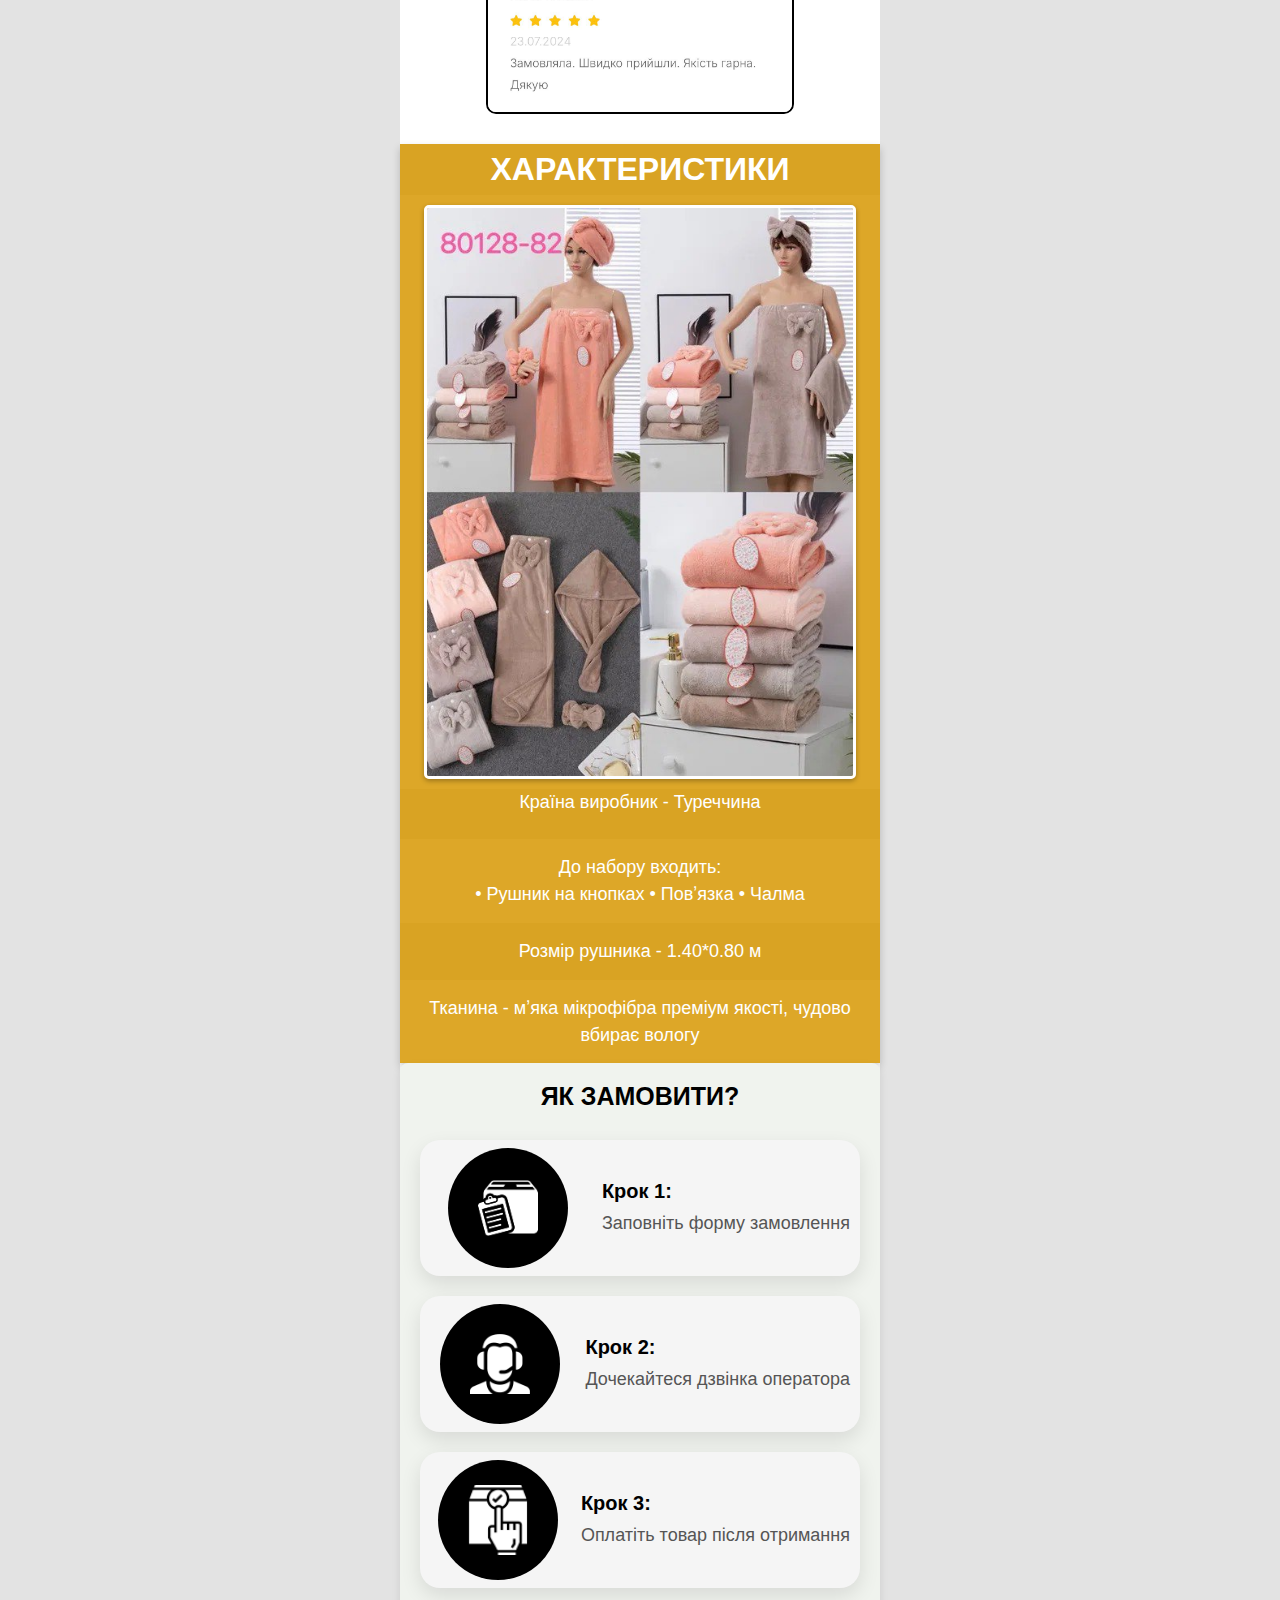
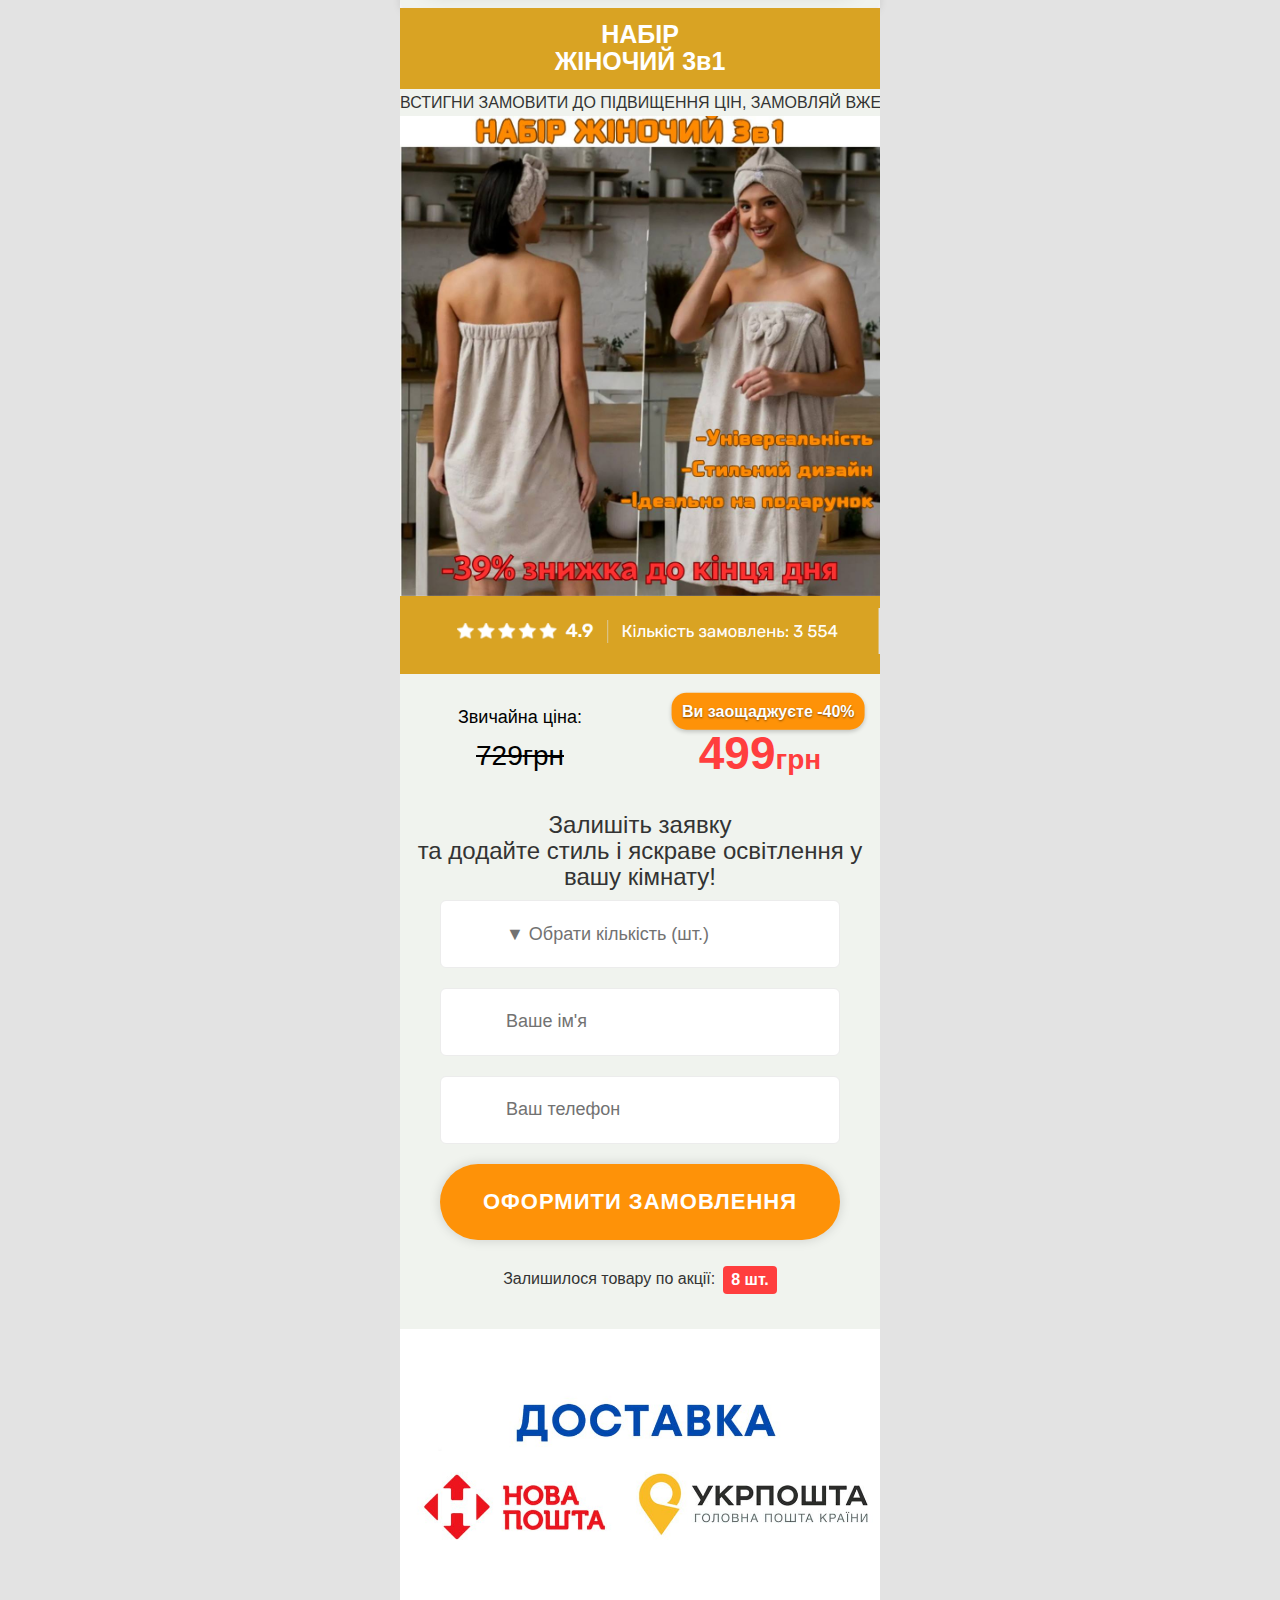
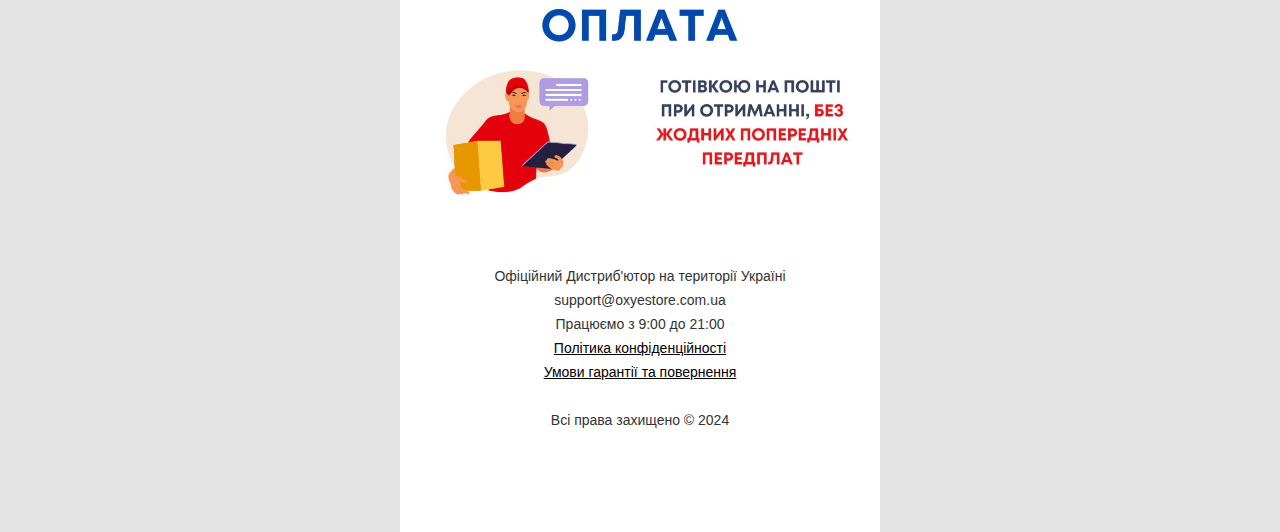
==== commit 2fb6587d: "Update index.html" ====
--- a/index.html
+++ b/index.html
@@ -435,15 +435,21 @@
             </div>
           
             <div class="price clearfix">
-                <div class="old">
-                    Звичайна ціна:
-                    <p><span>729</span><small>грн</small></p>
-                </div>
-                <div class="new">
-                    <div class="discount-banner">Ви заощаджуєте -40%</div>
-                    <p><span>499</span><small>грн</small></p>
-                </div>
-            </div>
+                   <div class="old" style="color: black;">
+        Звичайна ціна:
+        <p style="color: black;"><span>729</span><small>грн</small></p>
+    </div>
+    <div class="new">
+        <div class="discount-banner">Ви заощаджуєте -40%</div>
+        <p><span>499<small>грн</small></span></p>
+    </div>
+</div>
+
+<style>
+    .old {
+        color: black; /* Чорний колір для звичайної ціни */
+    }
+</style>
 			<div style="text-align: center; margin: 10px auto; display: block; font-size: 24px; line-height: 26px;"><strong>Залишіть заявку</strong><p>та додайте стиль і яскраве освітлення у вашу кімнату!</p></div>
 
 
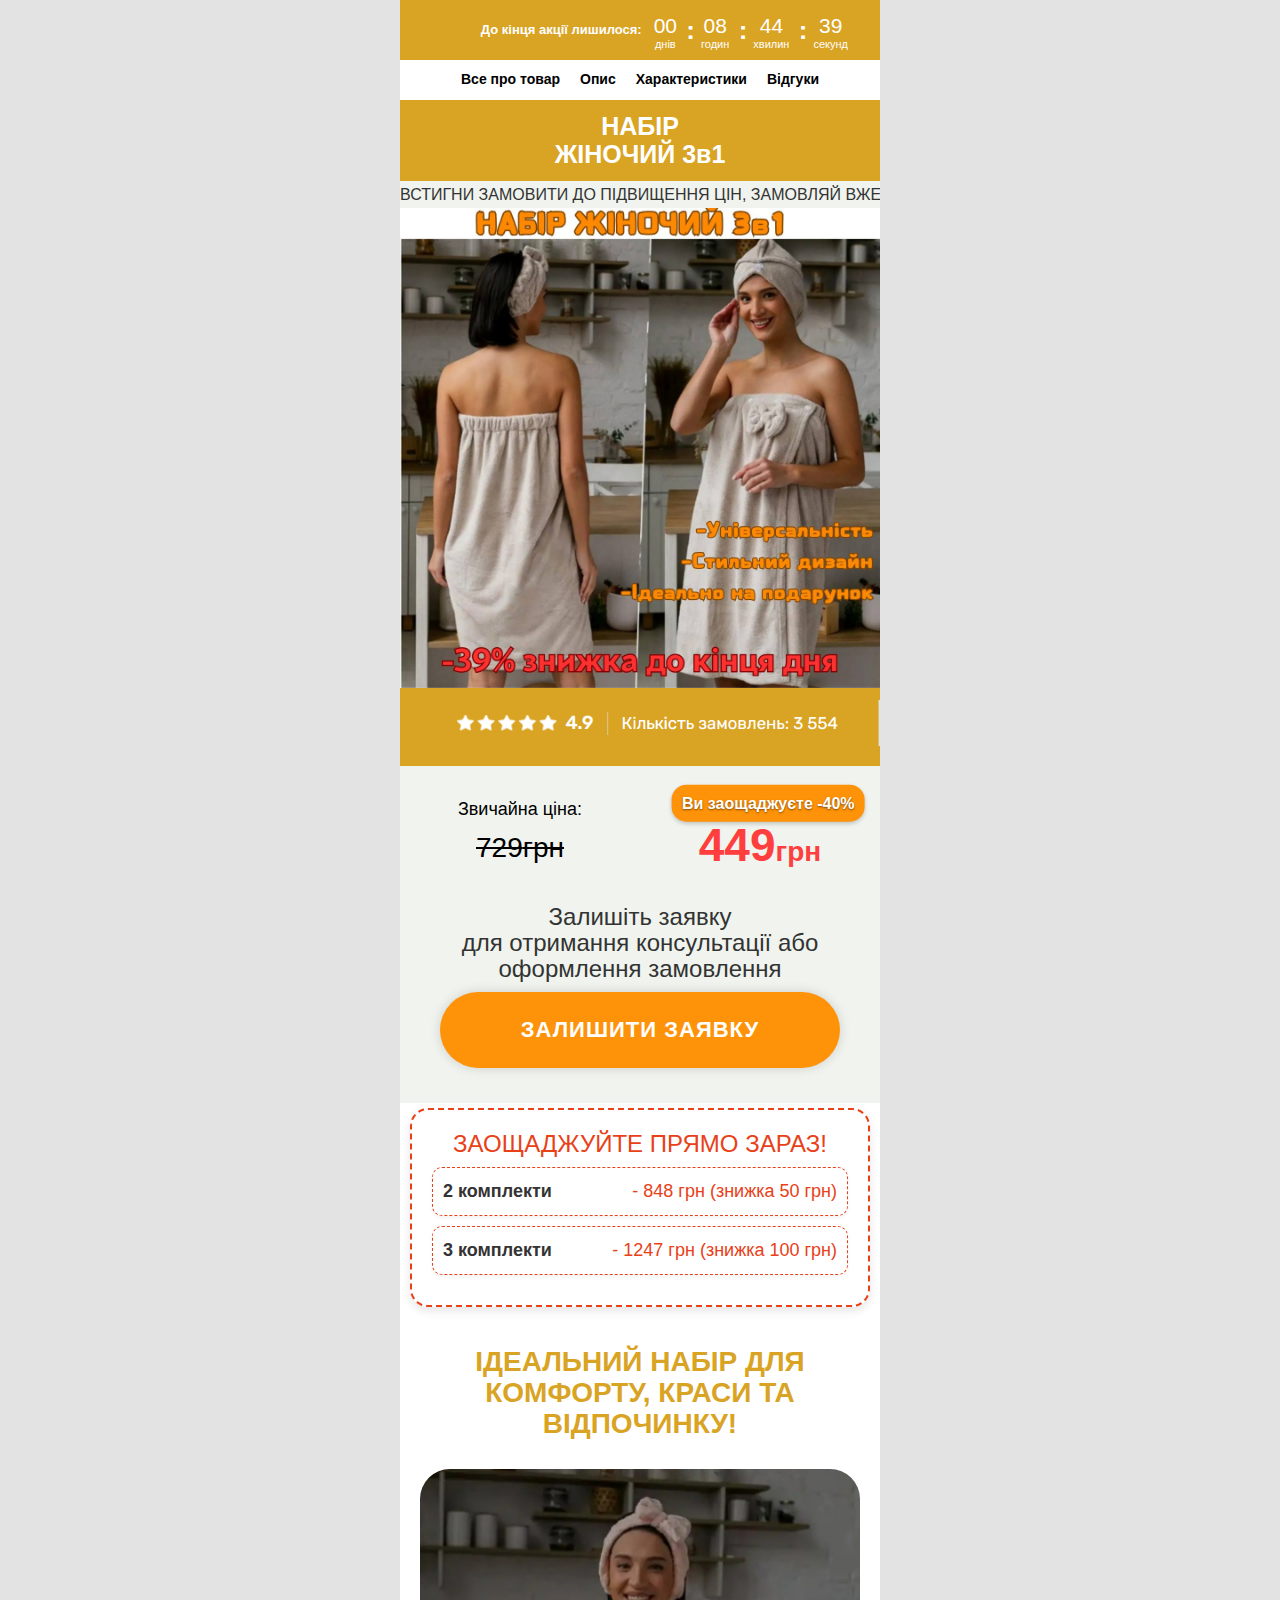
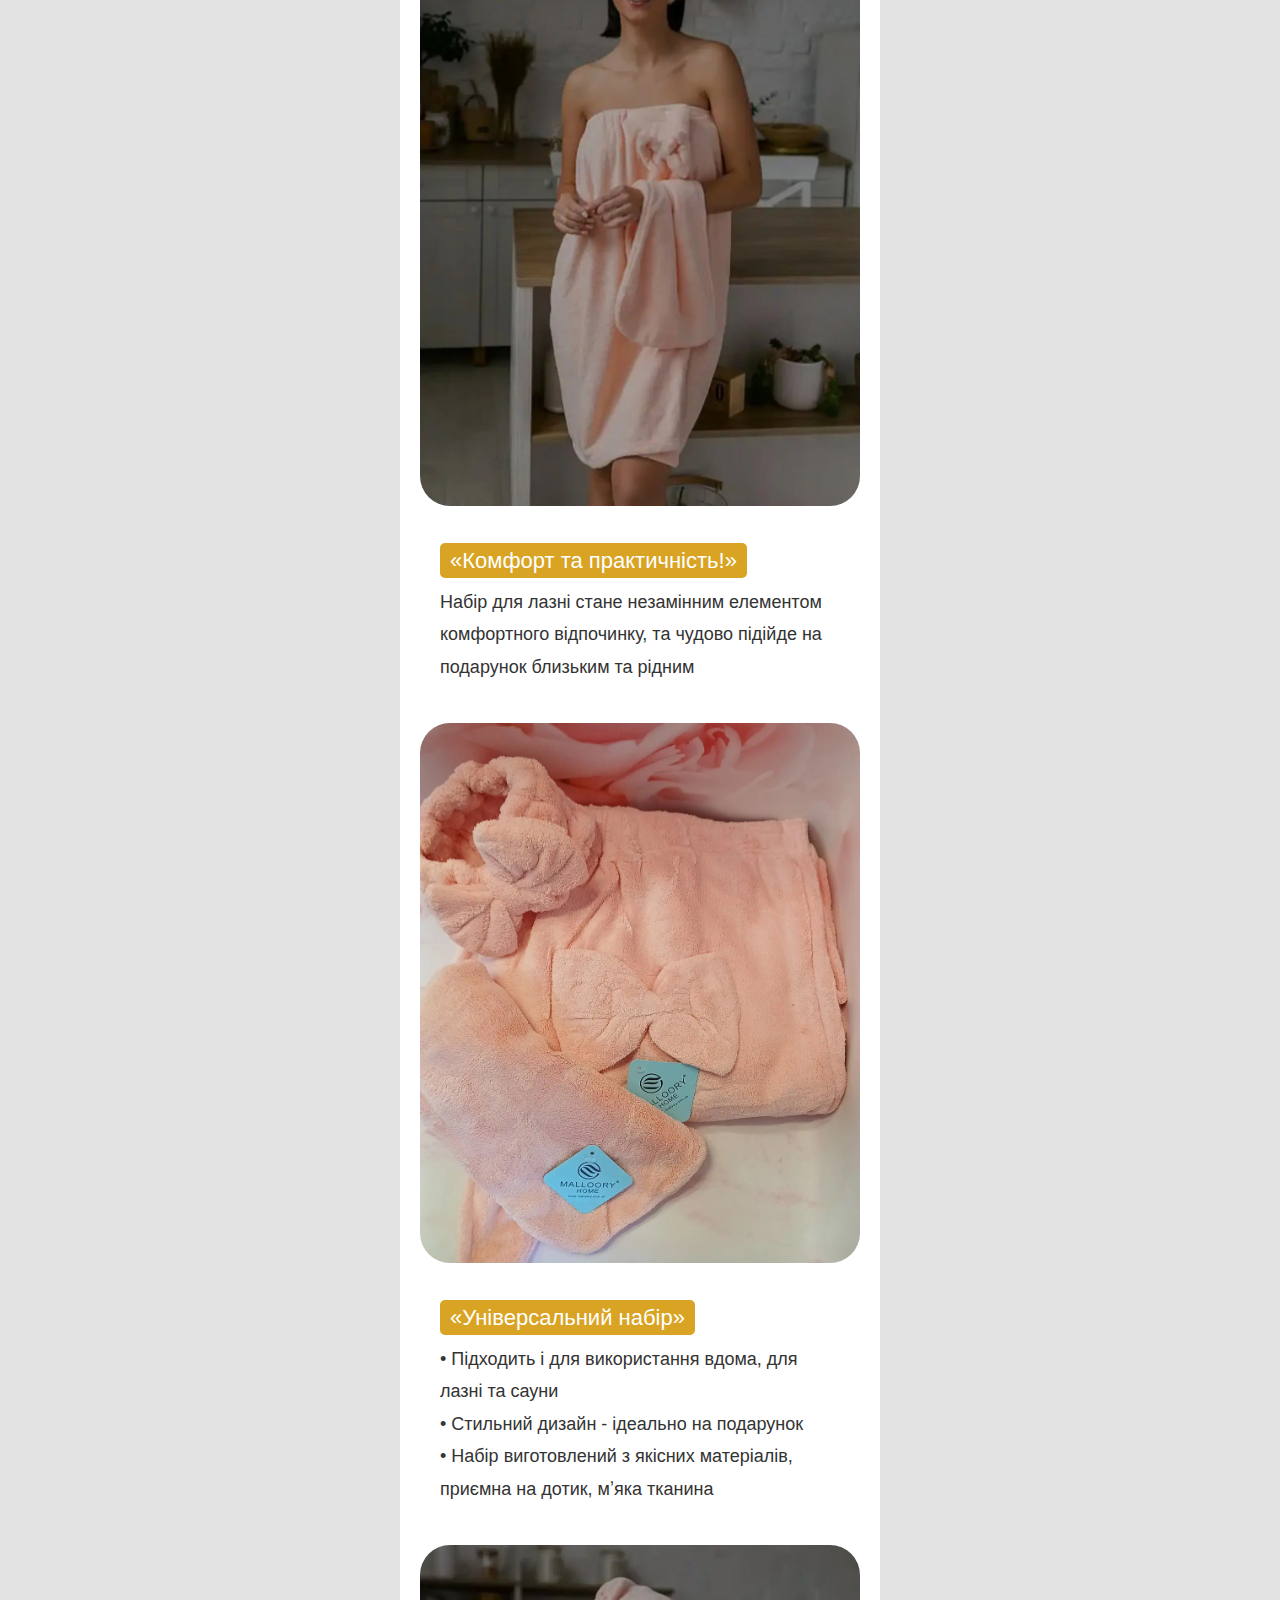
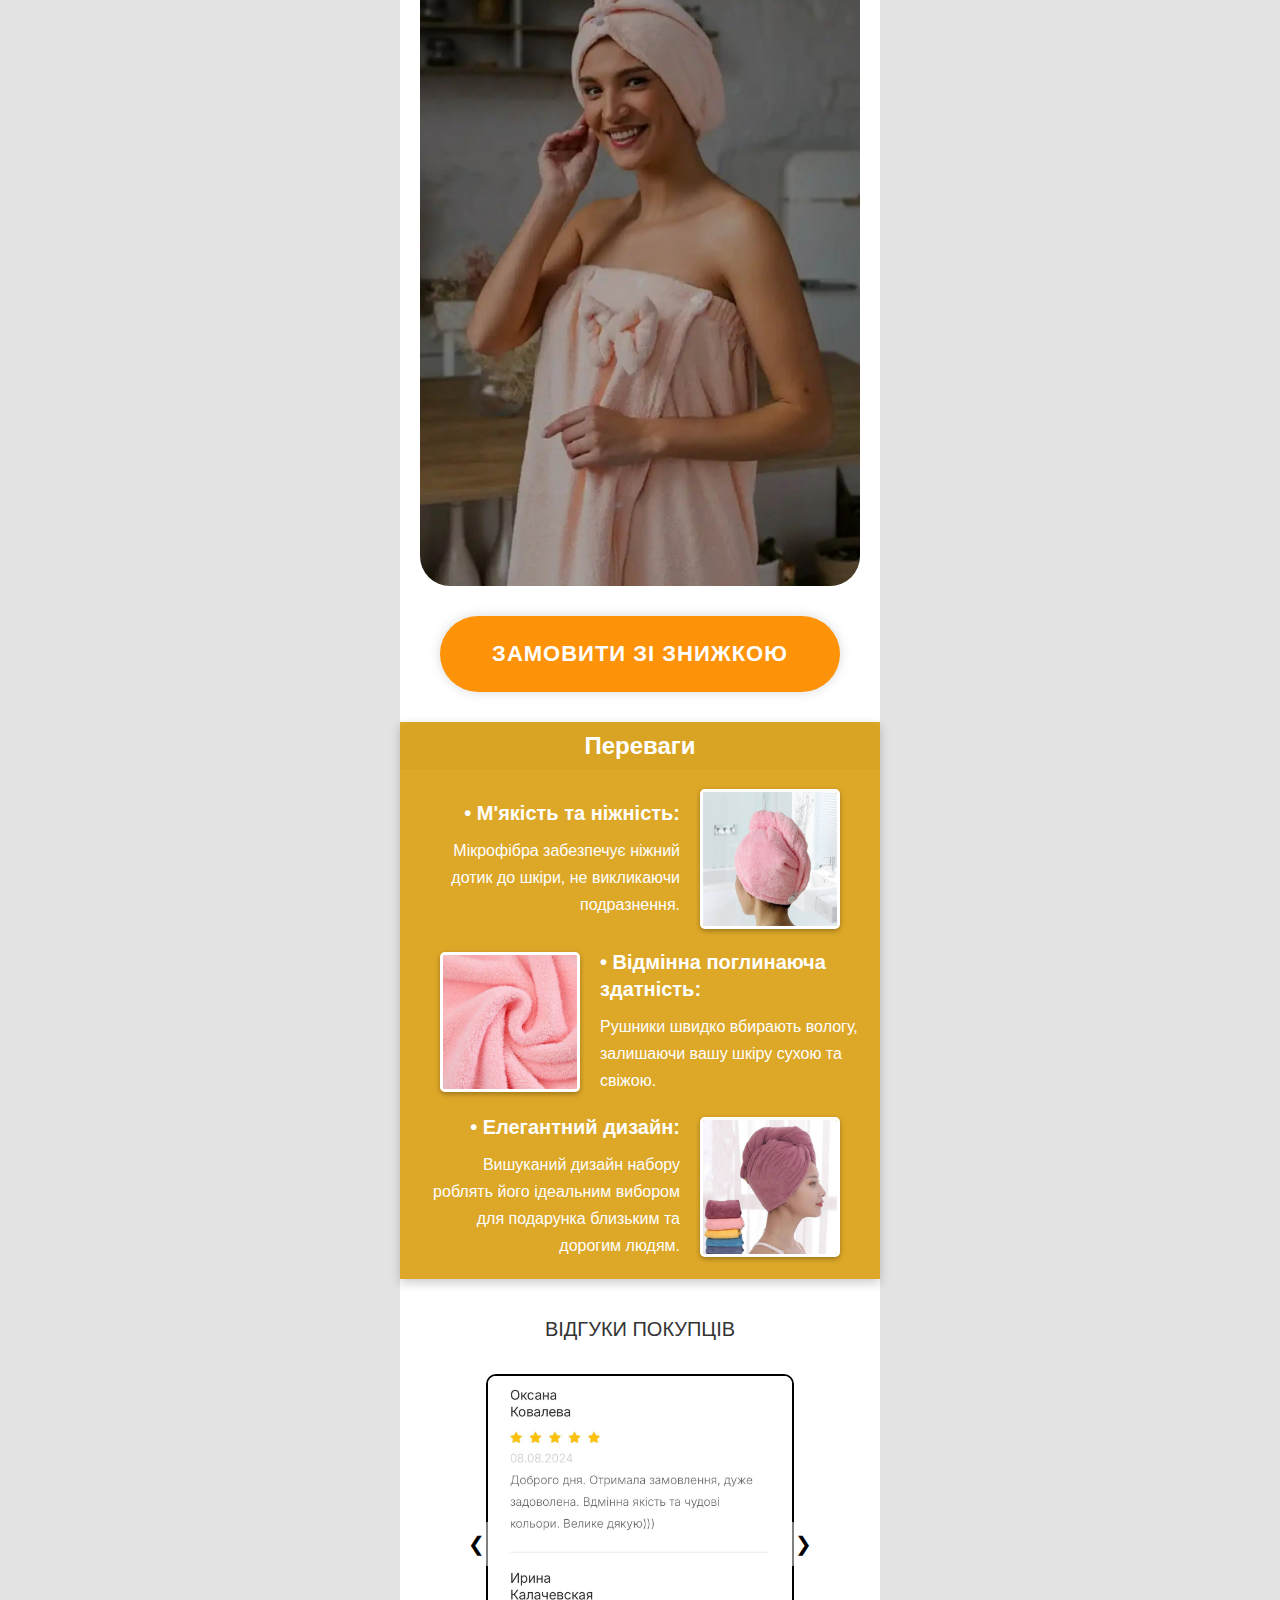
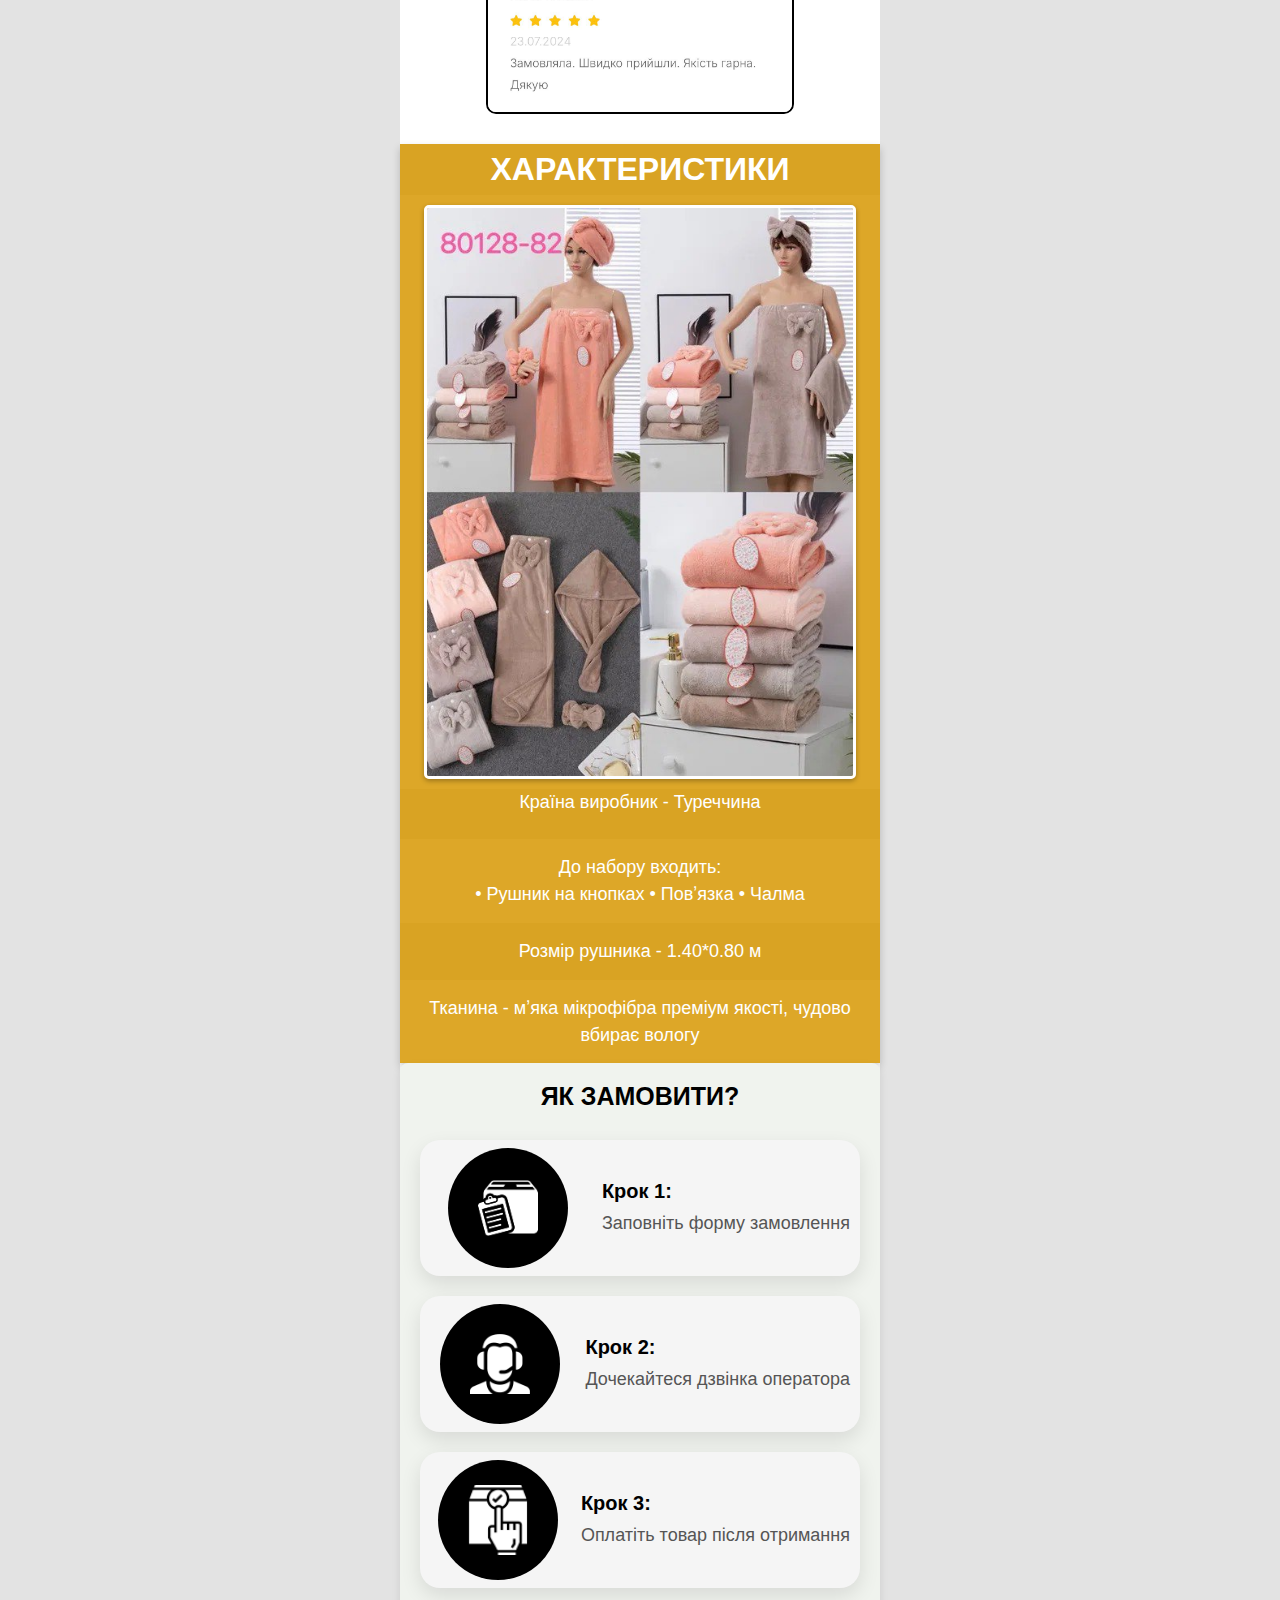
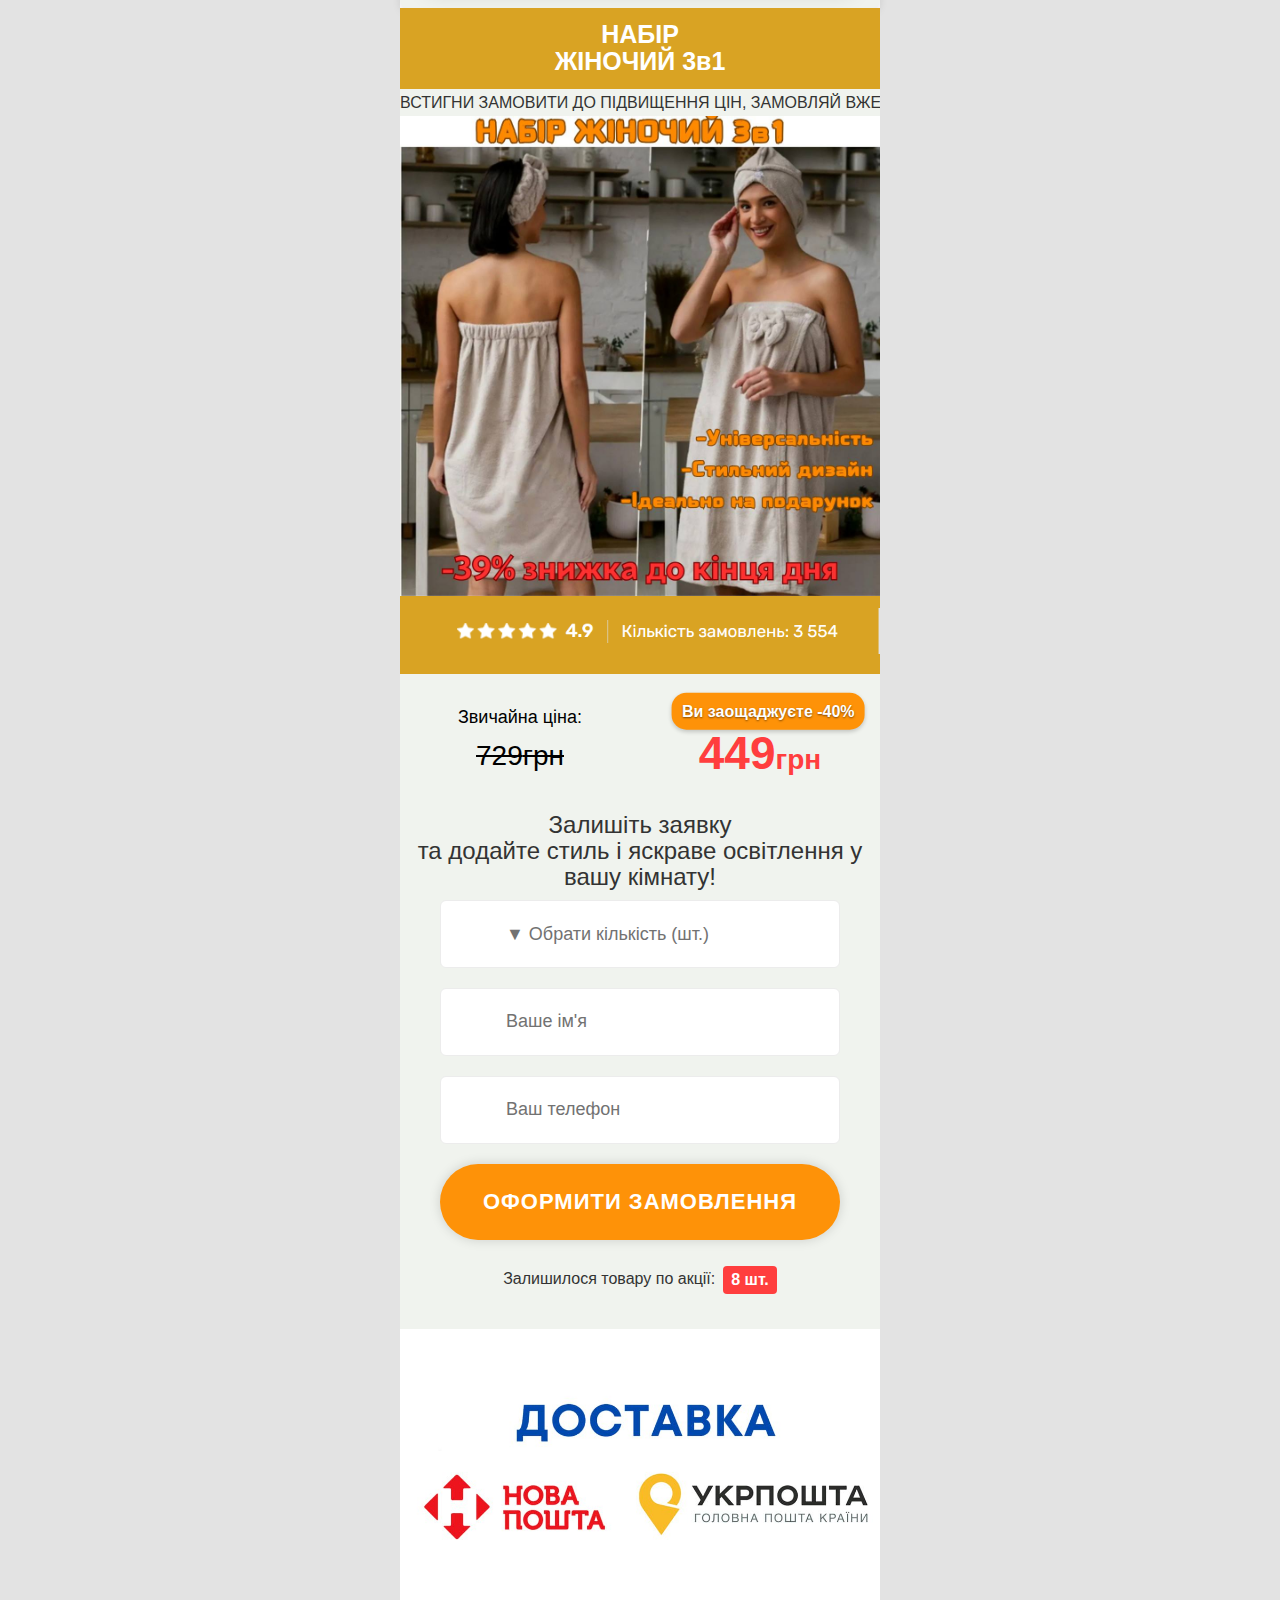
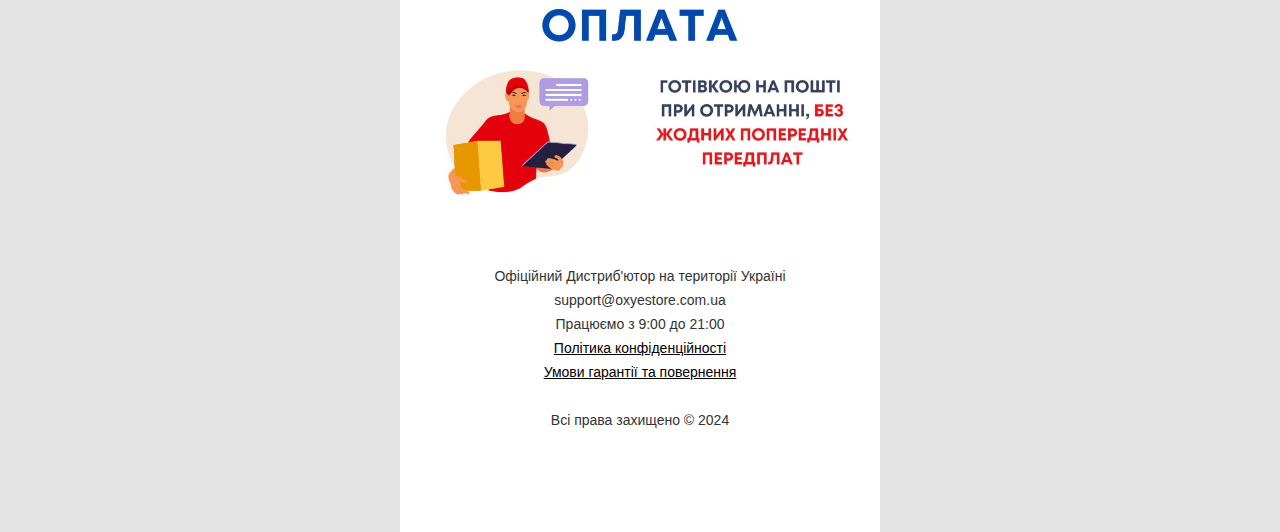
==== commit 7274e958: "Update index.html" ====
--- a/index.html
+++ b/index.html
@@ -112,7 +112,7 @@
     </div>
     <div class="new">
         <div class="discount-banner">Ви заощаджуєте -40%</div>
-        <p><span>499<small>грн</small></span></p>
+        <p><span>449<small>грн</small></span></p>
     </div>
 </div>
 
@@ -441,7 +441,7 @@
     </div>
     <div class="new">
         <div class="discount-banner">Ви заощаджуєте -40%</div>
-        <p><span>499<small>грн</small></span></p>
+        <p><span>449<small>грн</small></span></p>
     </div>
 </div>
 
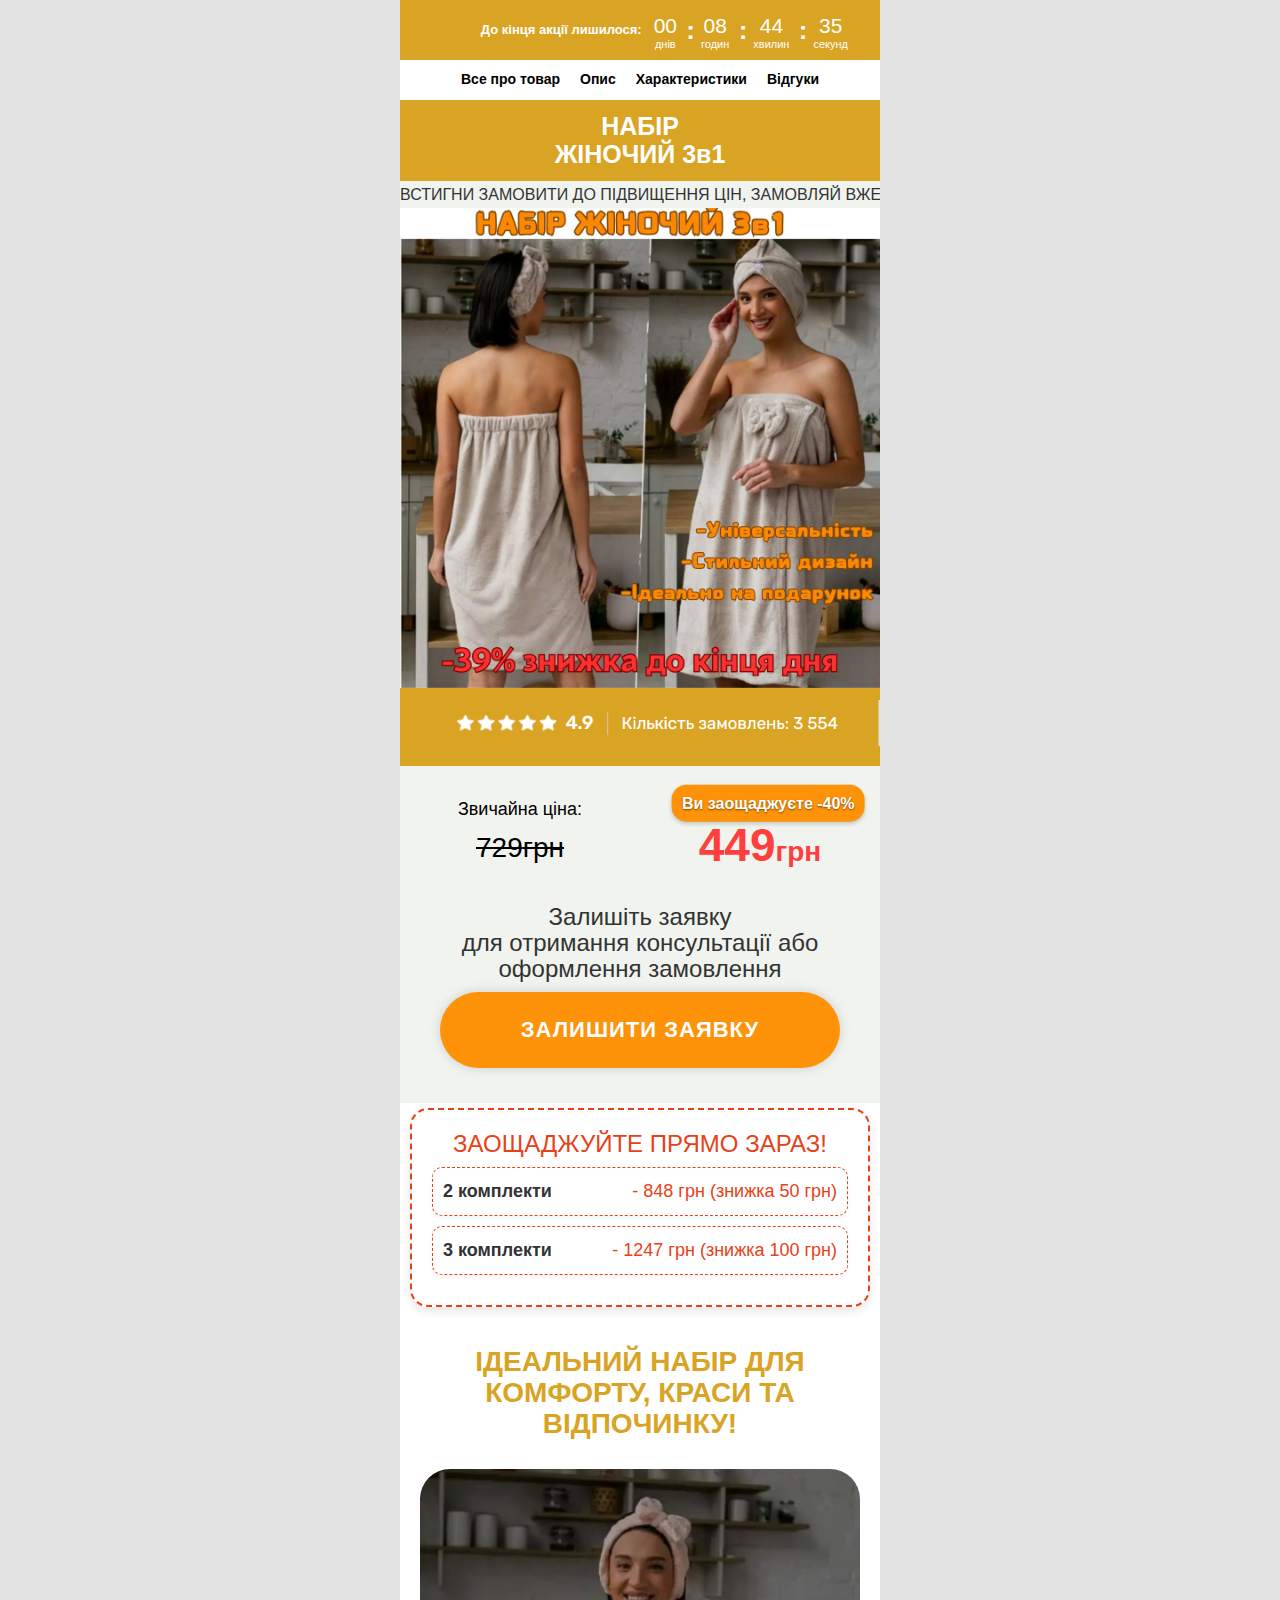
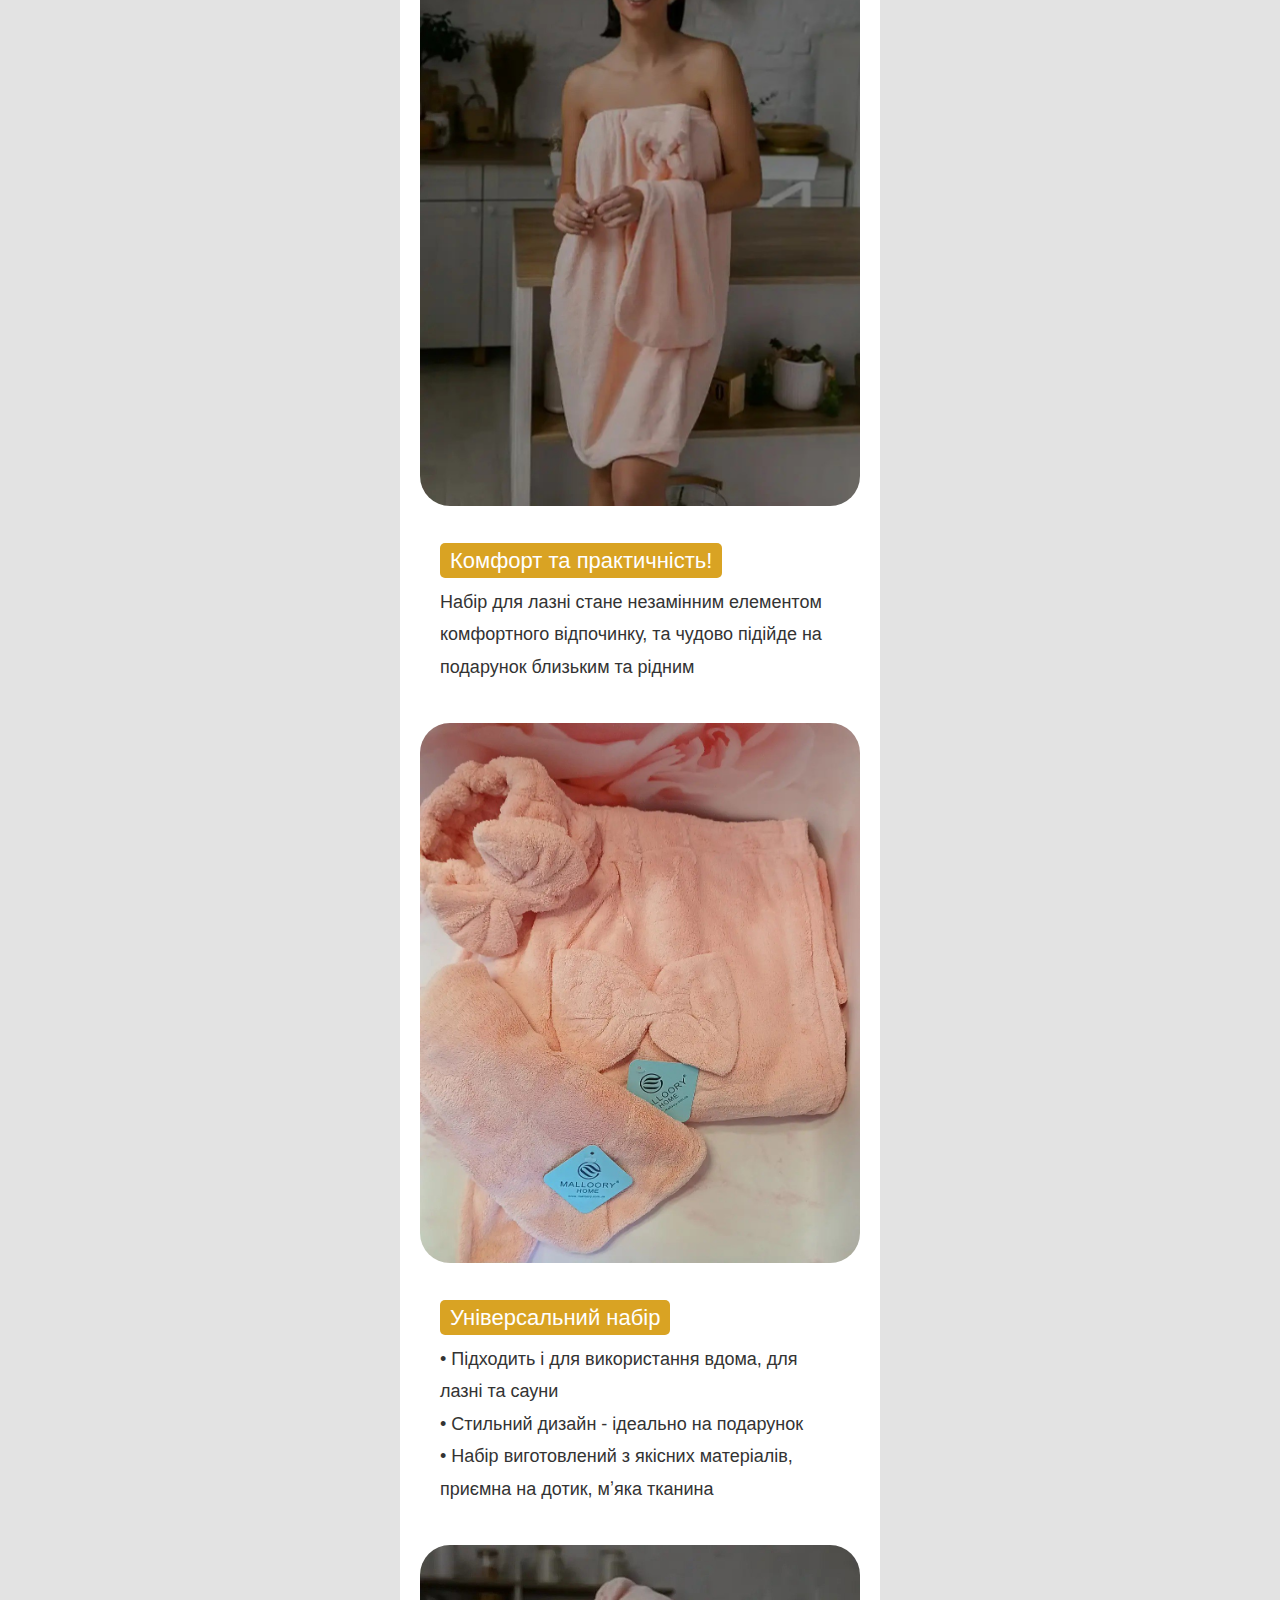
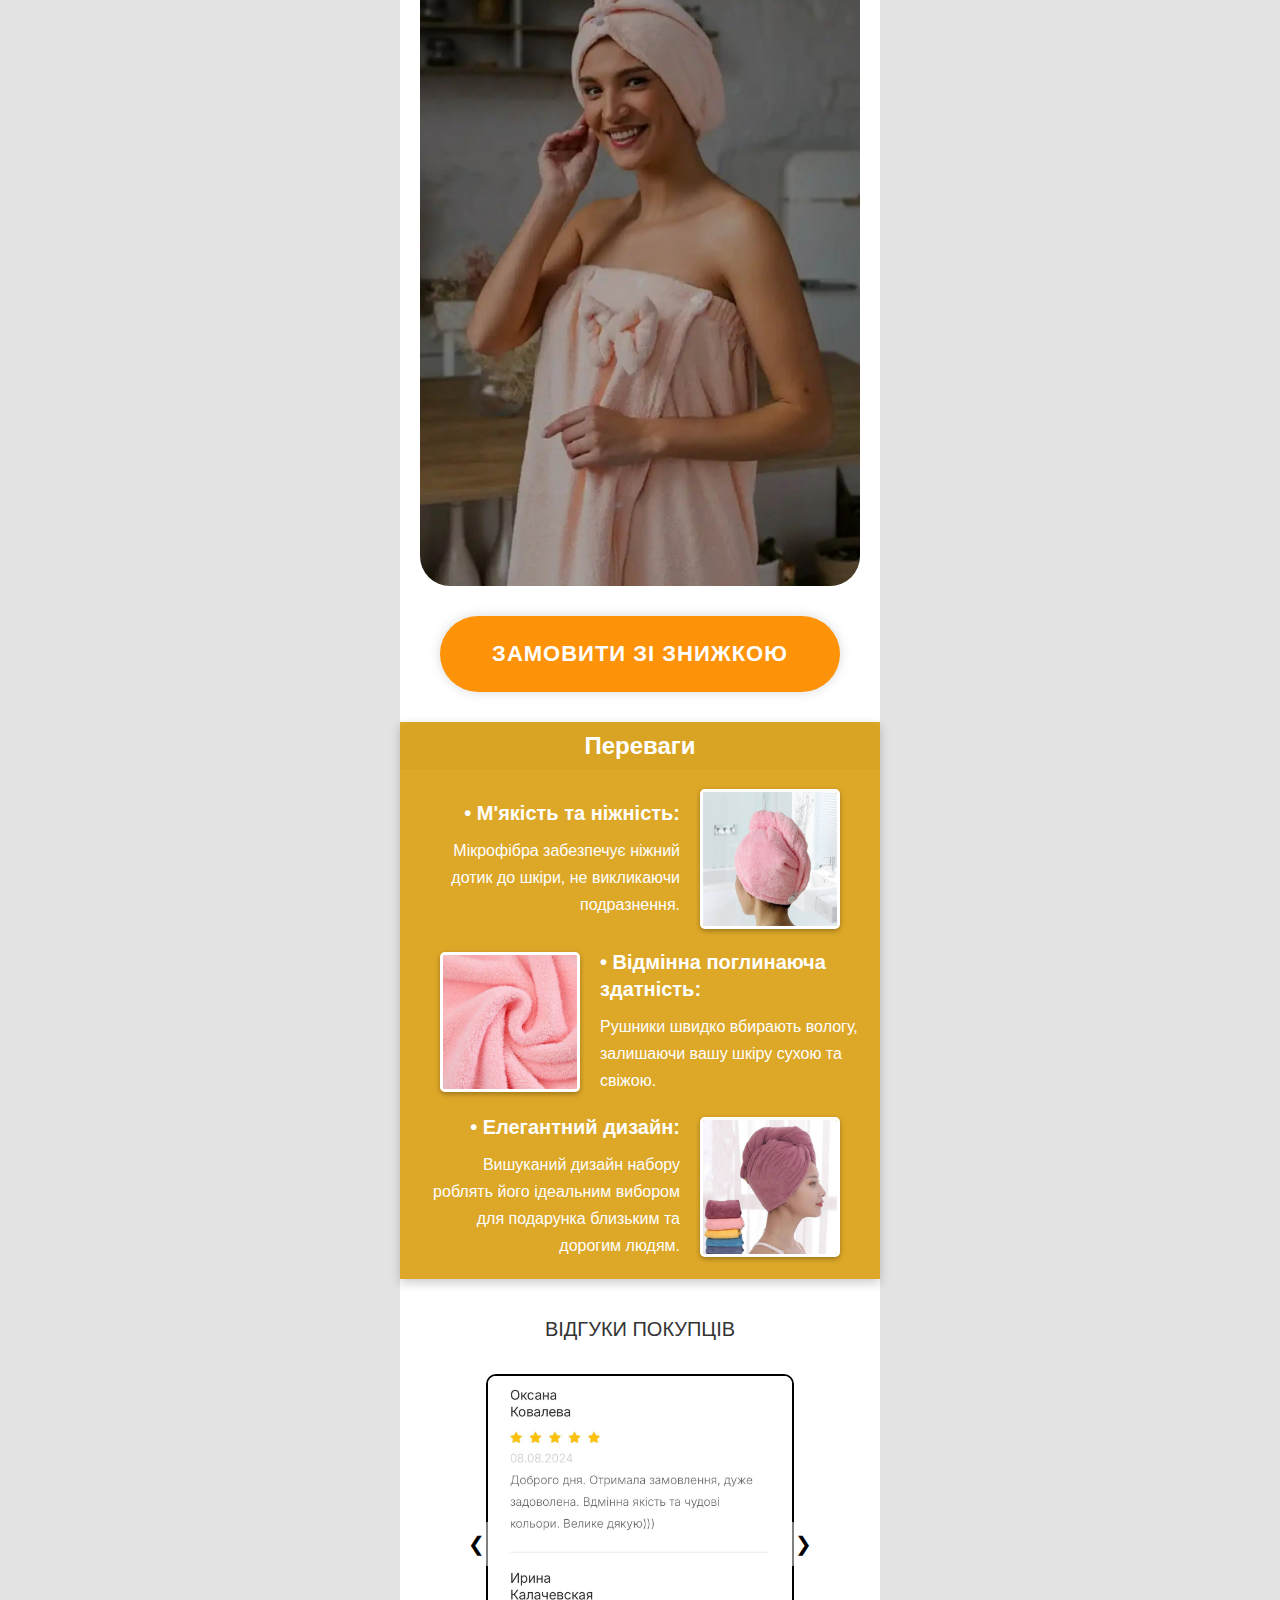
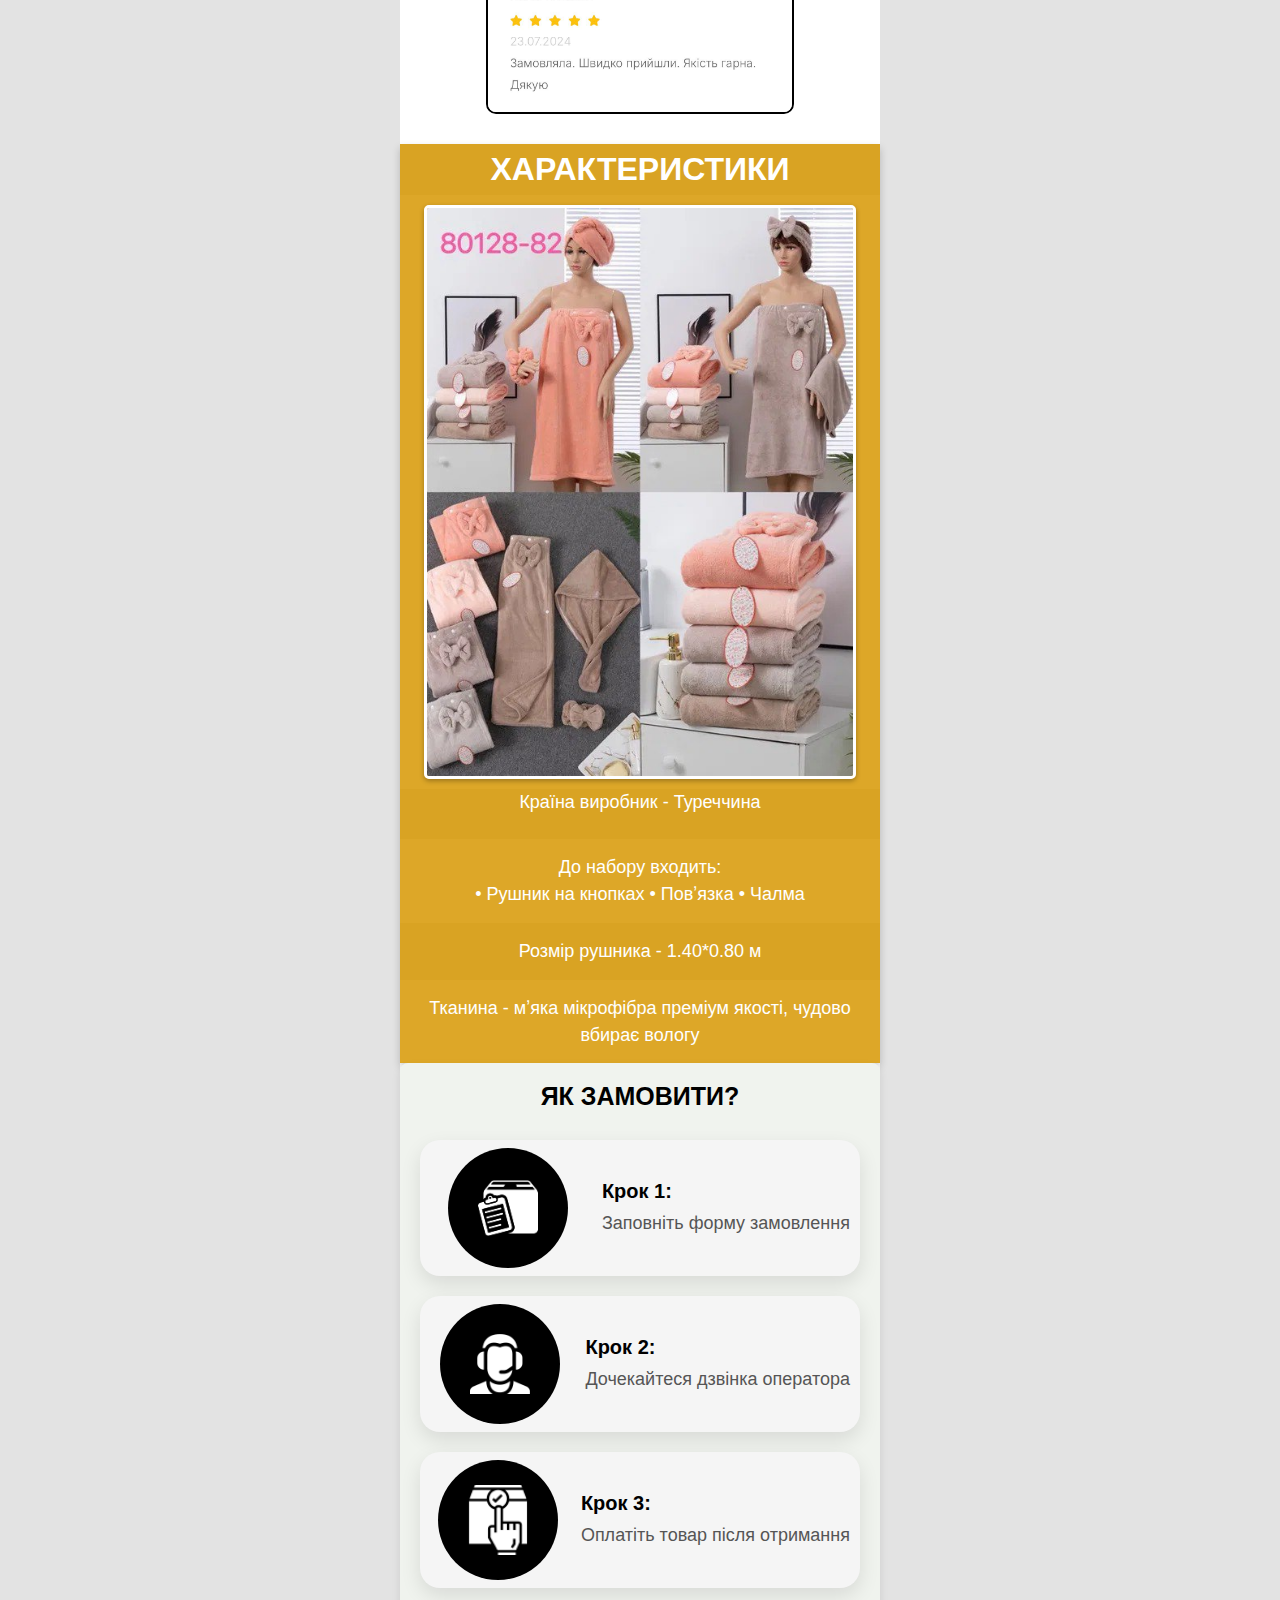
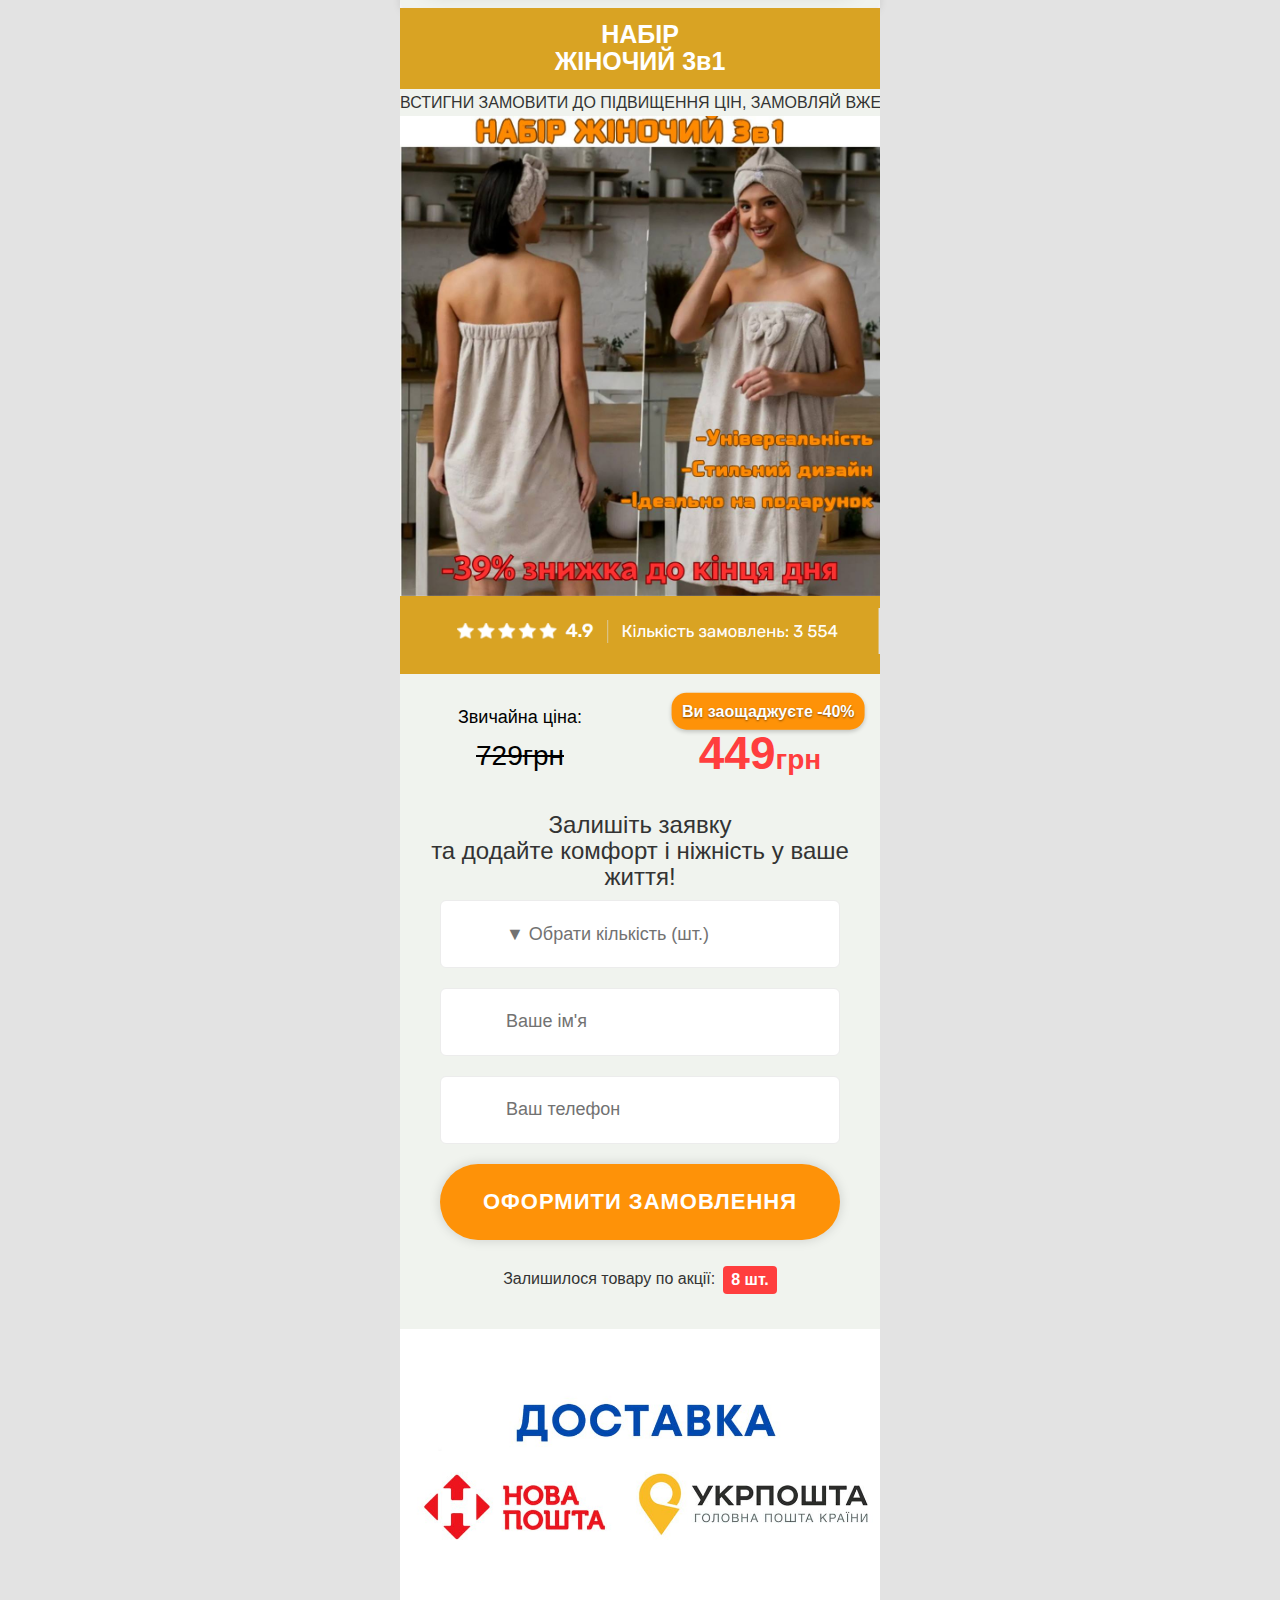
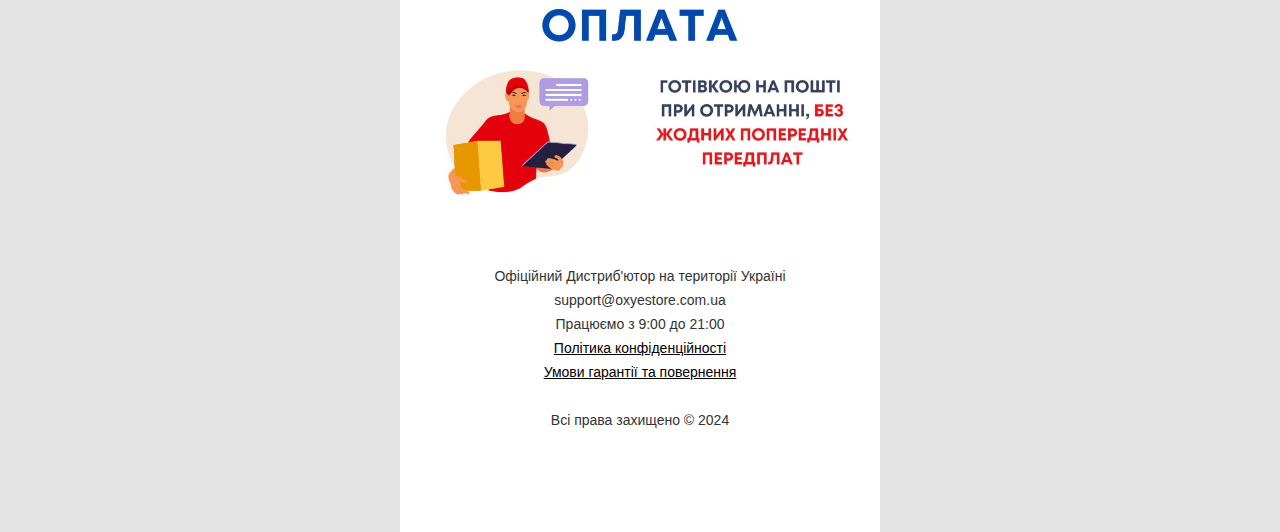
==== commit 0bc9bf31: "Update index.html" ====
--- a/index.html
+++ b/index.html
@@ -145,9 +145,9 @@
     display: block;
     margin: 0 auto 10px;
     padding: 20px 20px 20px 20px;" src="./халат_files/2.jpg" alt="" draggable="false">
-			<p><span>«Комфорт та практичність!» </span><br>Набір для лазні стане незамінним елементом комфортного відпочинку, та чудово підійде на подарунок близьким та рідним</p>
+			<p><span>Комфорт та практичність! </span><br>Набір для лазні стане незамінним елементом комфортного відпочинку, та чудово підійде на подарунок близьким та рідним</p>
             <img style="padding: 20px; border-radius: 50px;" src="./халат_files/4.jpg" alt="" draggable="false">
-            <p><span>«Універсальний набір»</span><br>
+            <p><span>Універсальний набір</span><br>
                 • Підходить і для використання вдома, для лазні та сауни<br>
                 • Стильний дизайн - ідеально на подарунок  <br>
                 • Набір виготовлений з якісних матеріалів, приємна на дотик, мʼяка тканина</p>
@@ -450,7 +450,7 @@
         color: black; /* Чорний колір для звичайної ціни */
     }
 </style>
-			<div style="text-align: center; margin: 10px auto; display: block; font-size: 24px; line-height: 26px;"><strong>Залишіть заявку</strong><p>та додайте стиль і яскраве освітлення у вашу кімнату!</p></div>
+			<div style="text-align: center; margin: 10px auto; display: block; font-size: 24px; line-height: 26px;"><strong>Залишіть заявку</strong><p>та додайте комфорт і ніжність у ваше життя!</p></div>
 
 
 
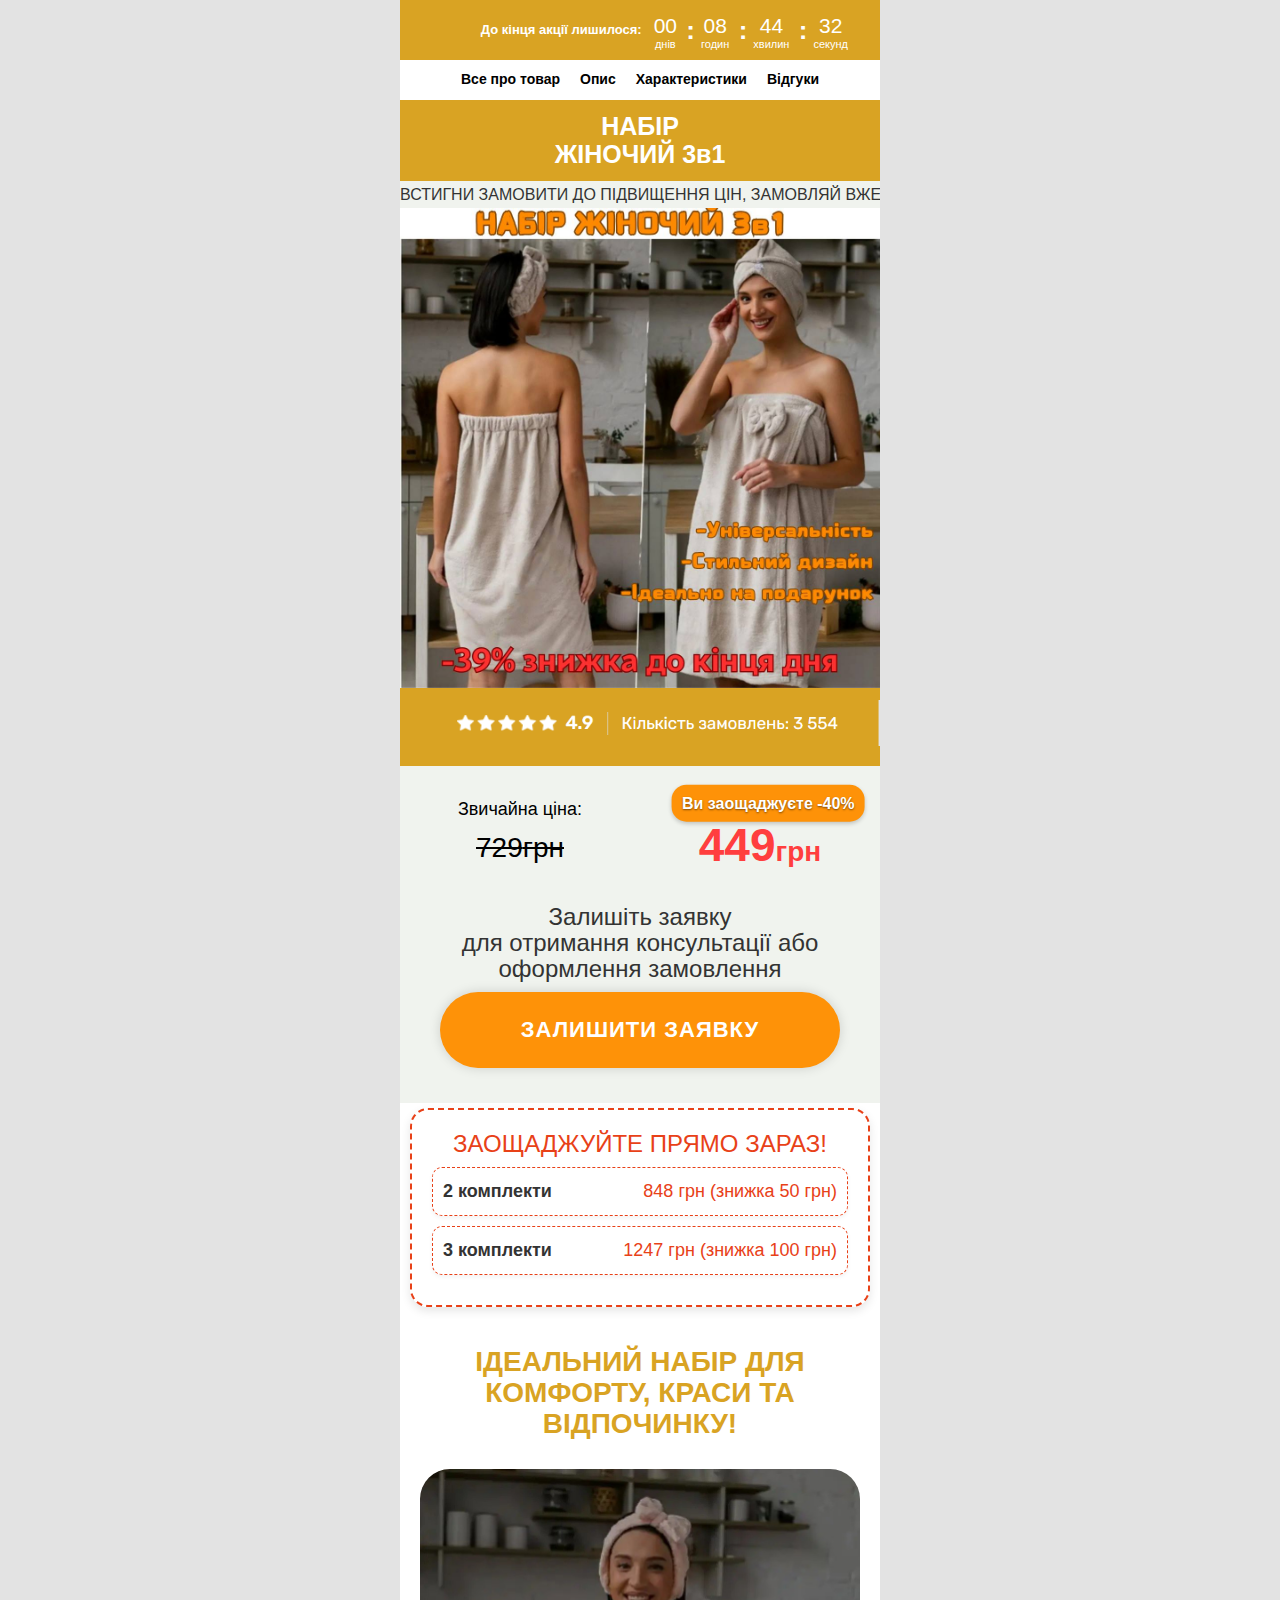
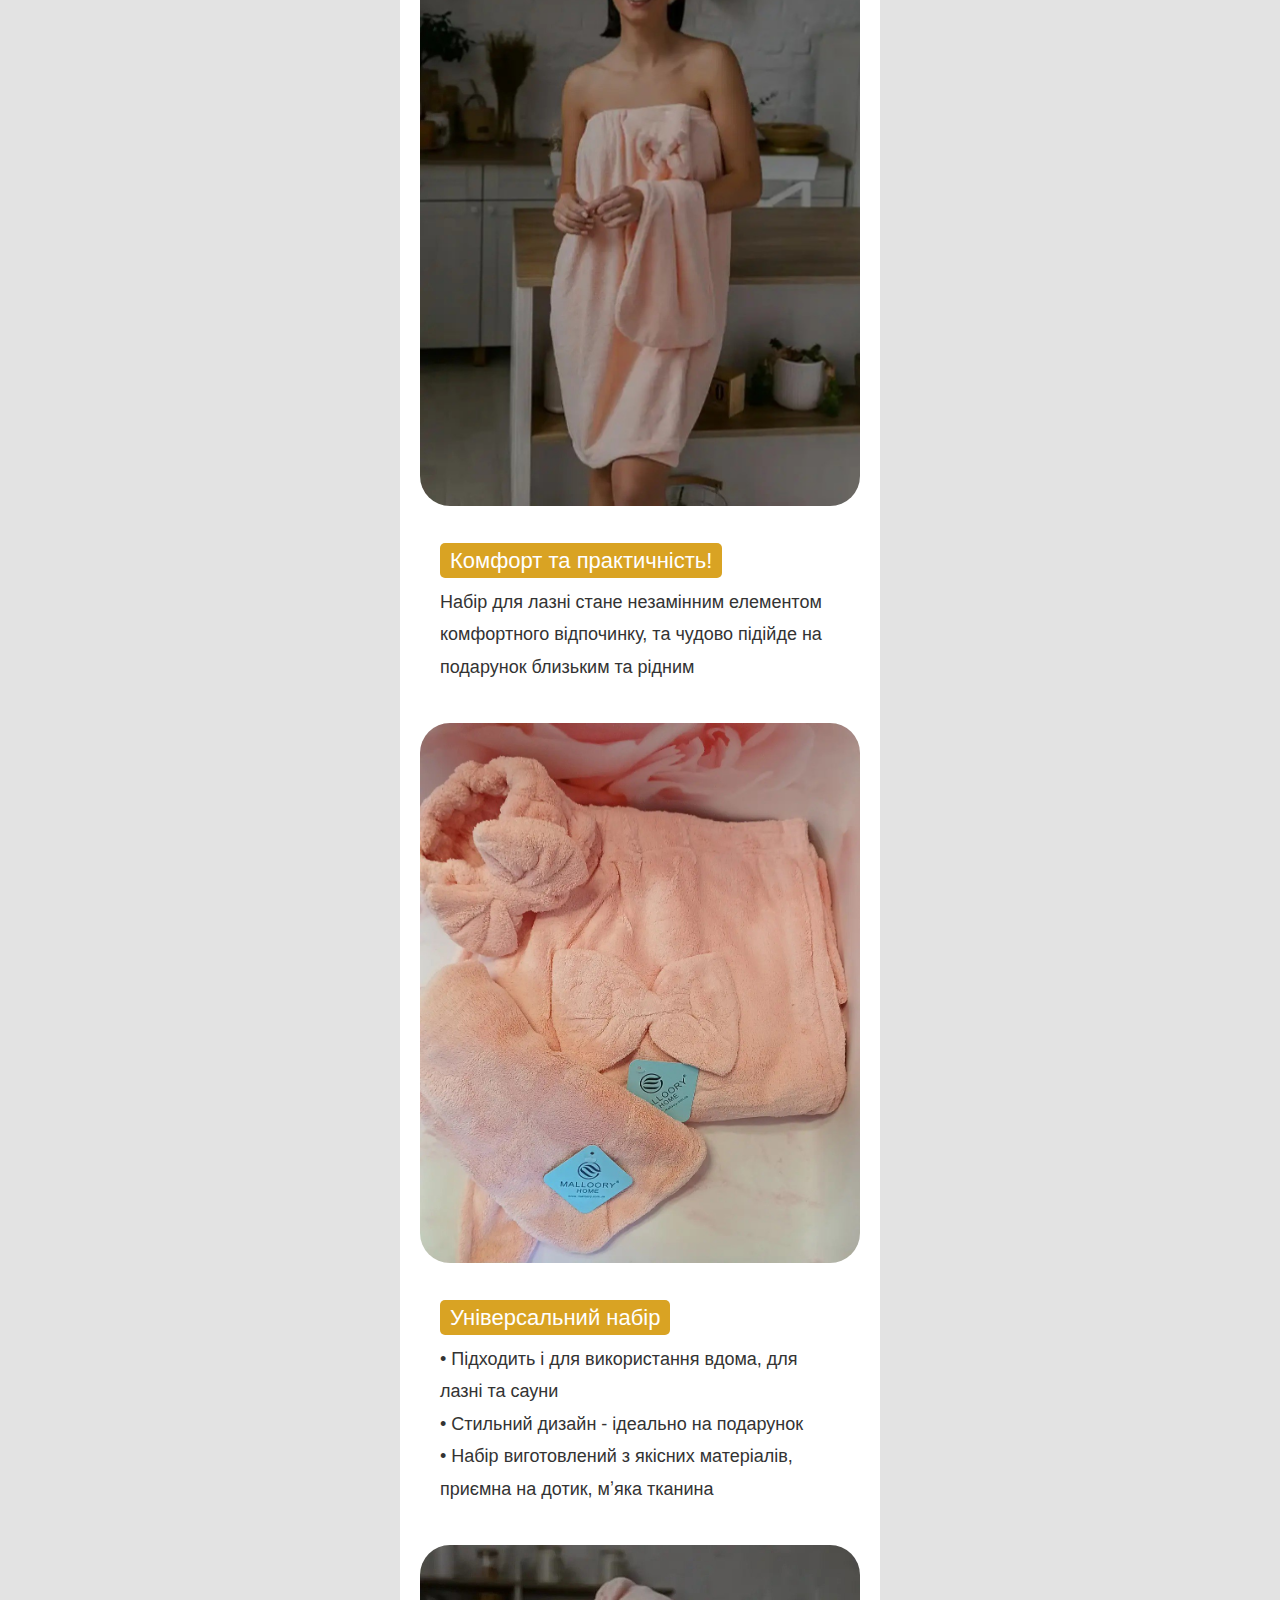
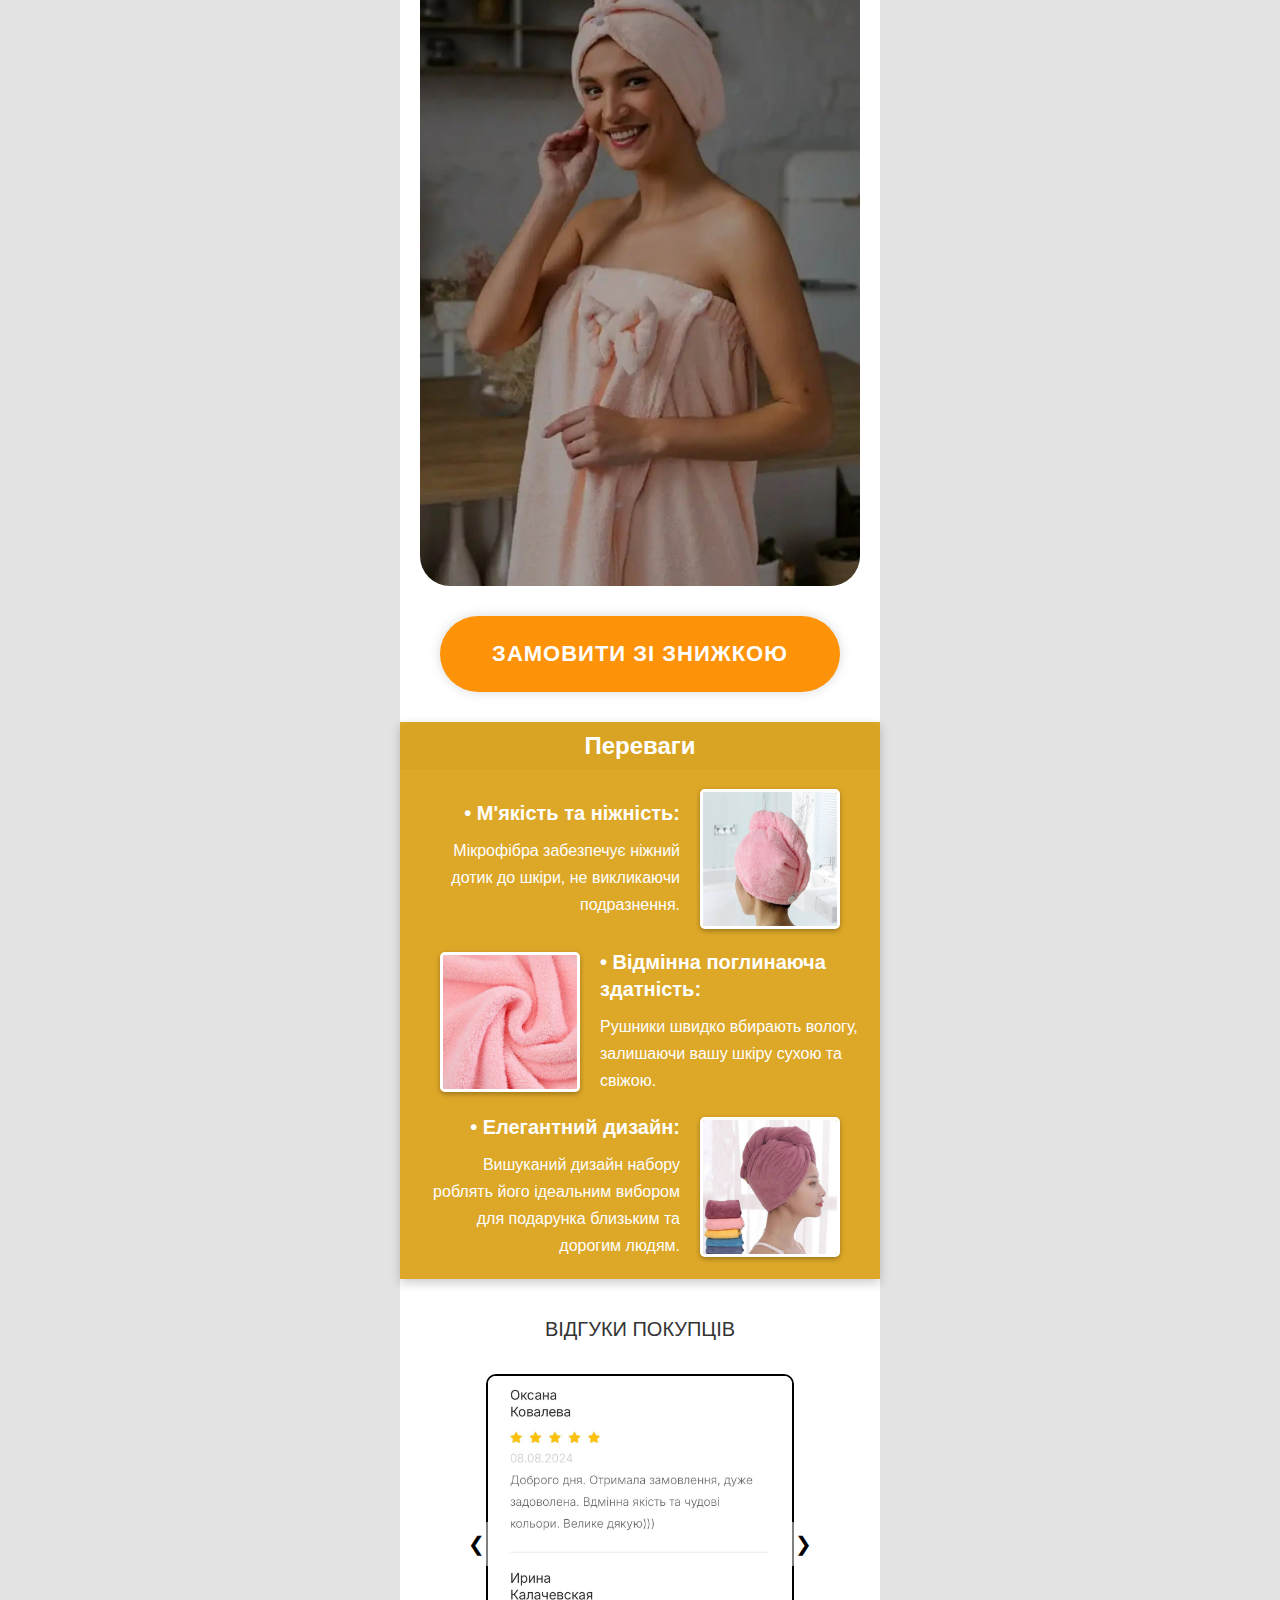
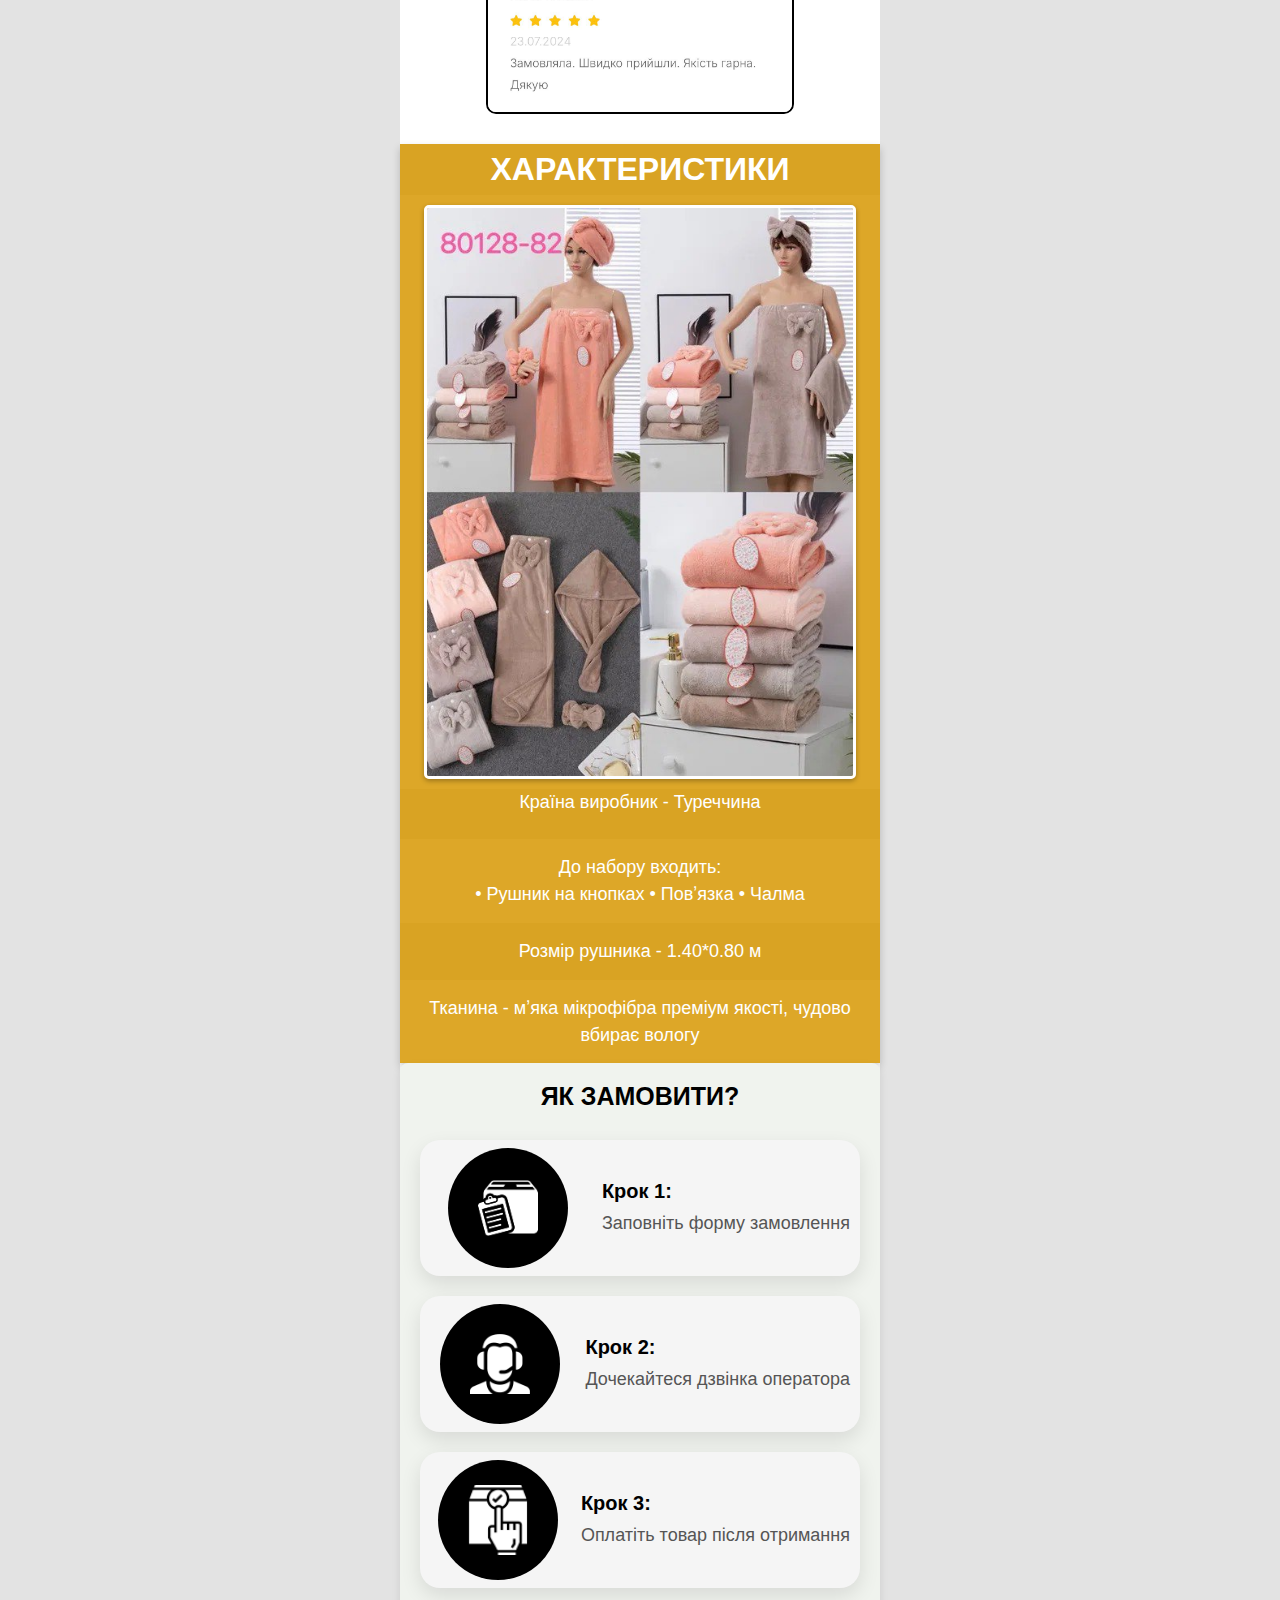
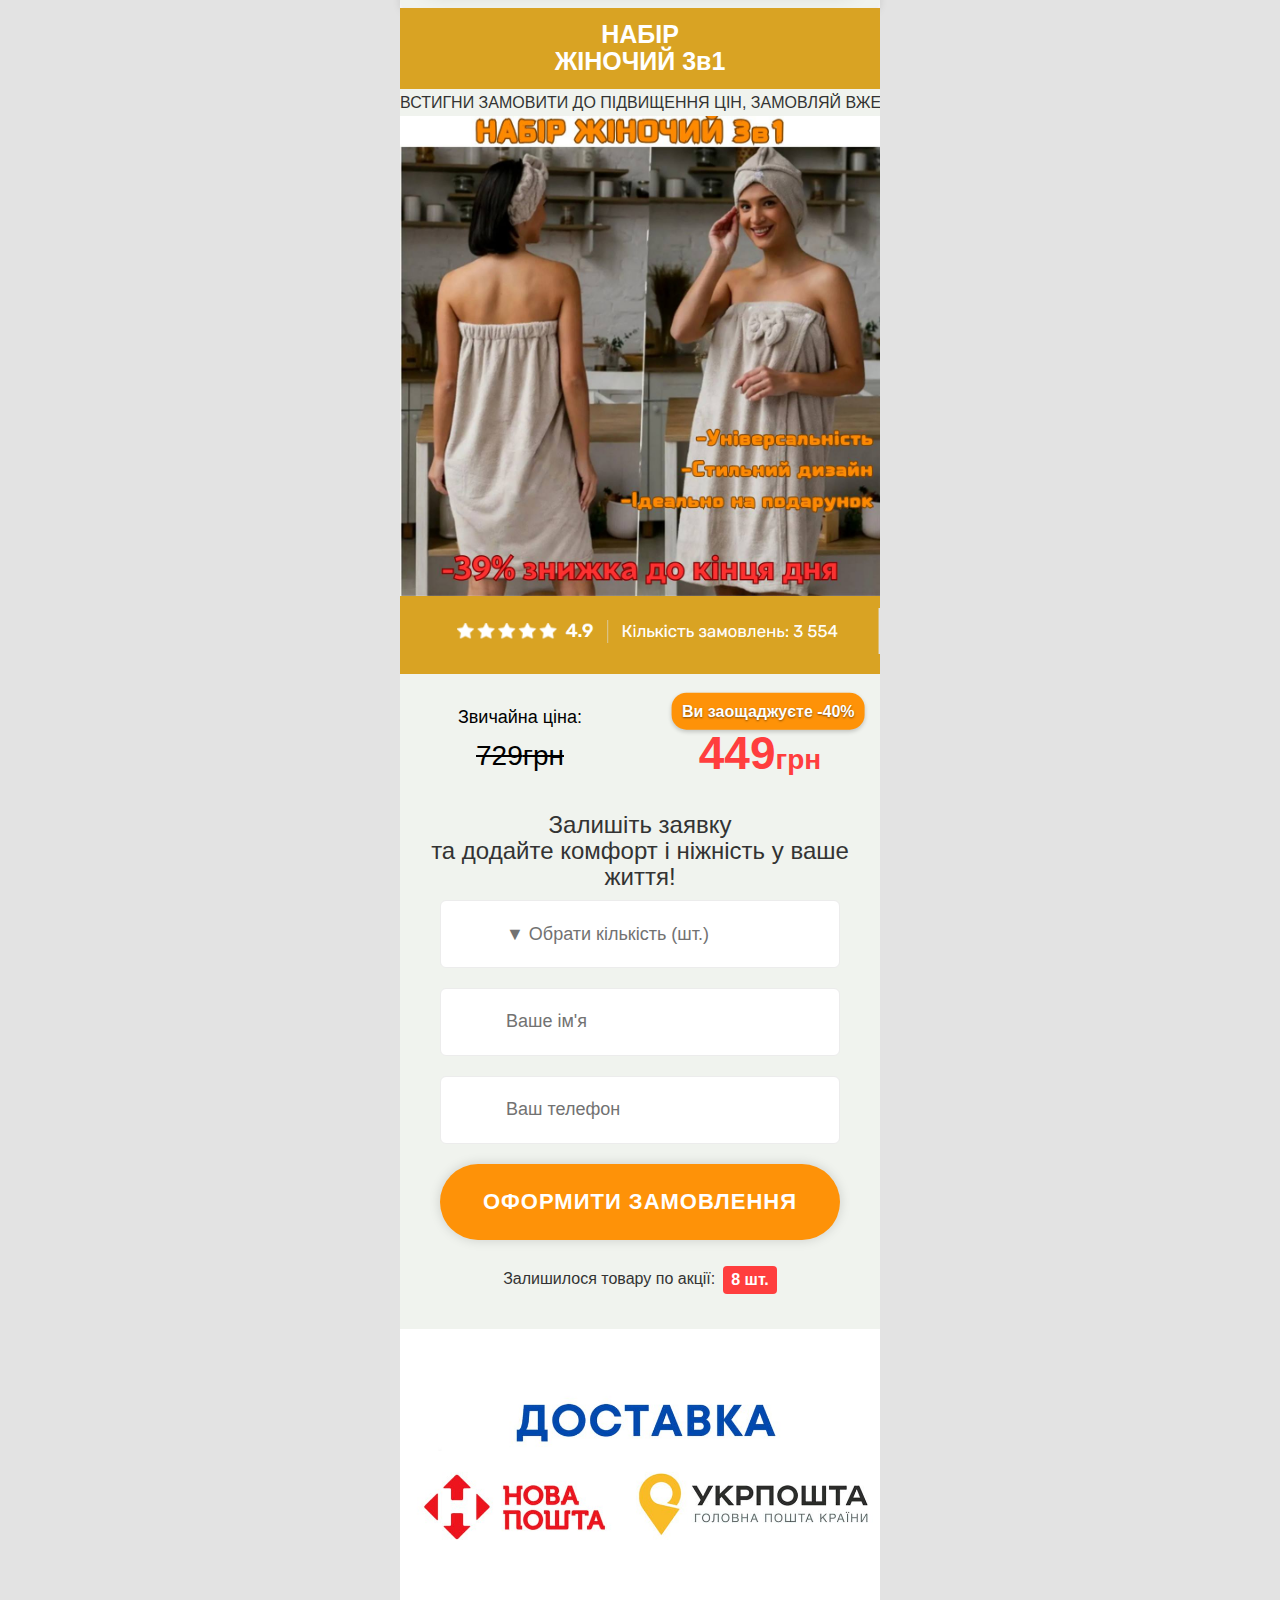
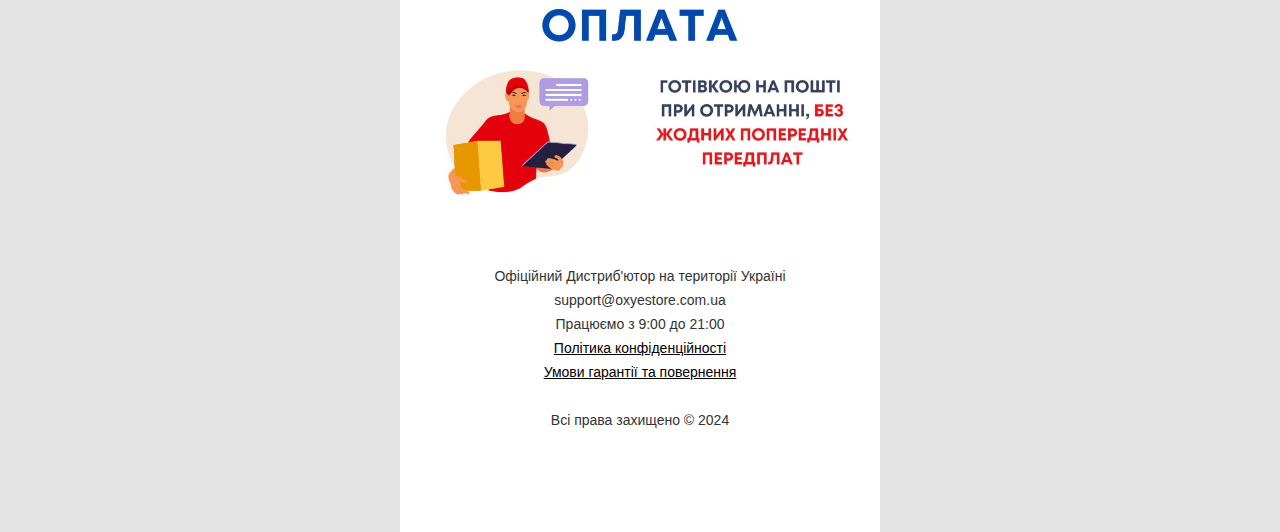
==== commit c6c04afc: "Update index.html" ====
--- a/index.html
+++ b/index.html
@@ -133,8 +133,8 @@
 <div class="discounts-block" id="description">
     <h2>ЗАОЩАДЖУЙТЕ ПРЯМО ЗАРАЗ!</h2>
     <ul class="discounts-list">
-        <li><span>2 комплекти </span> <span>- 848 грн (знижка 50 грн) </span></li>
-        <li><span>3 комплекти</span> <span> - 1247 грн (знижка 100 грн)</span></li>
+        <li><span>2 комплекти </span> <span> 848 грн (знижка 50 грн) </span></li>
+        <li><span>3 комплекти</span> <span>  1247 грн (знижка 100 грн)</span></li>
     </ul>
 </div>
 
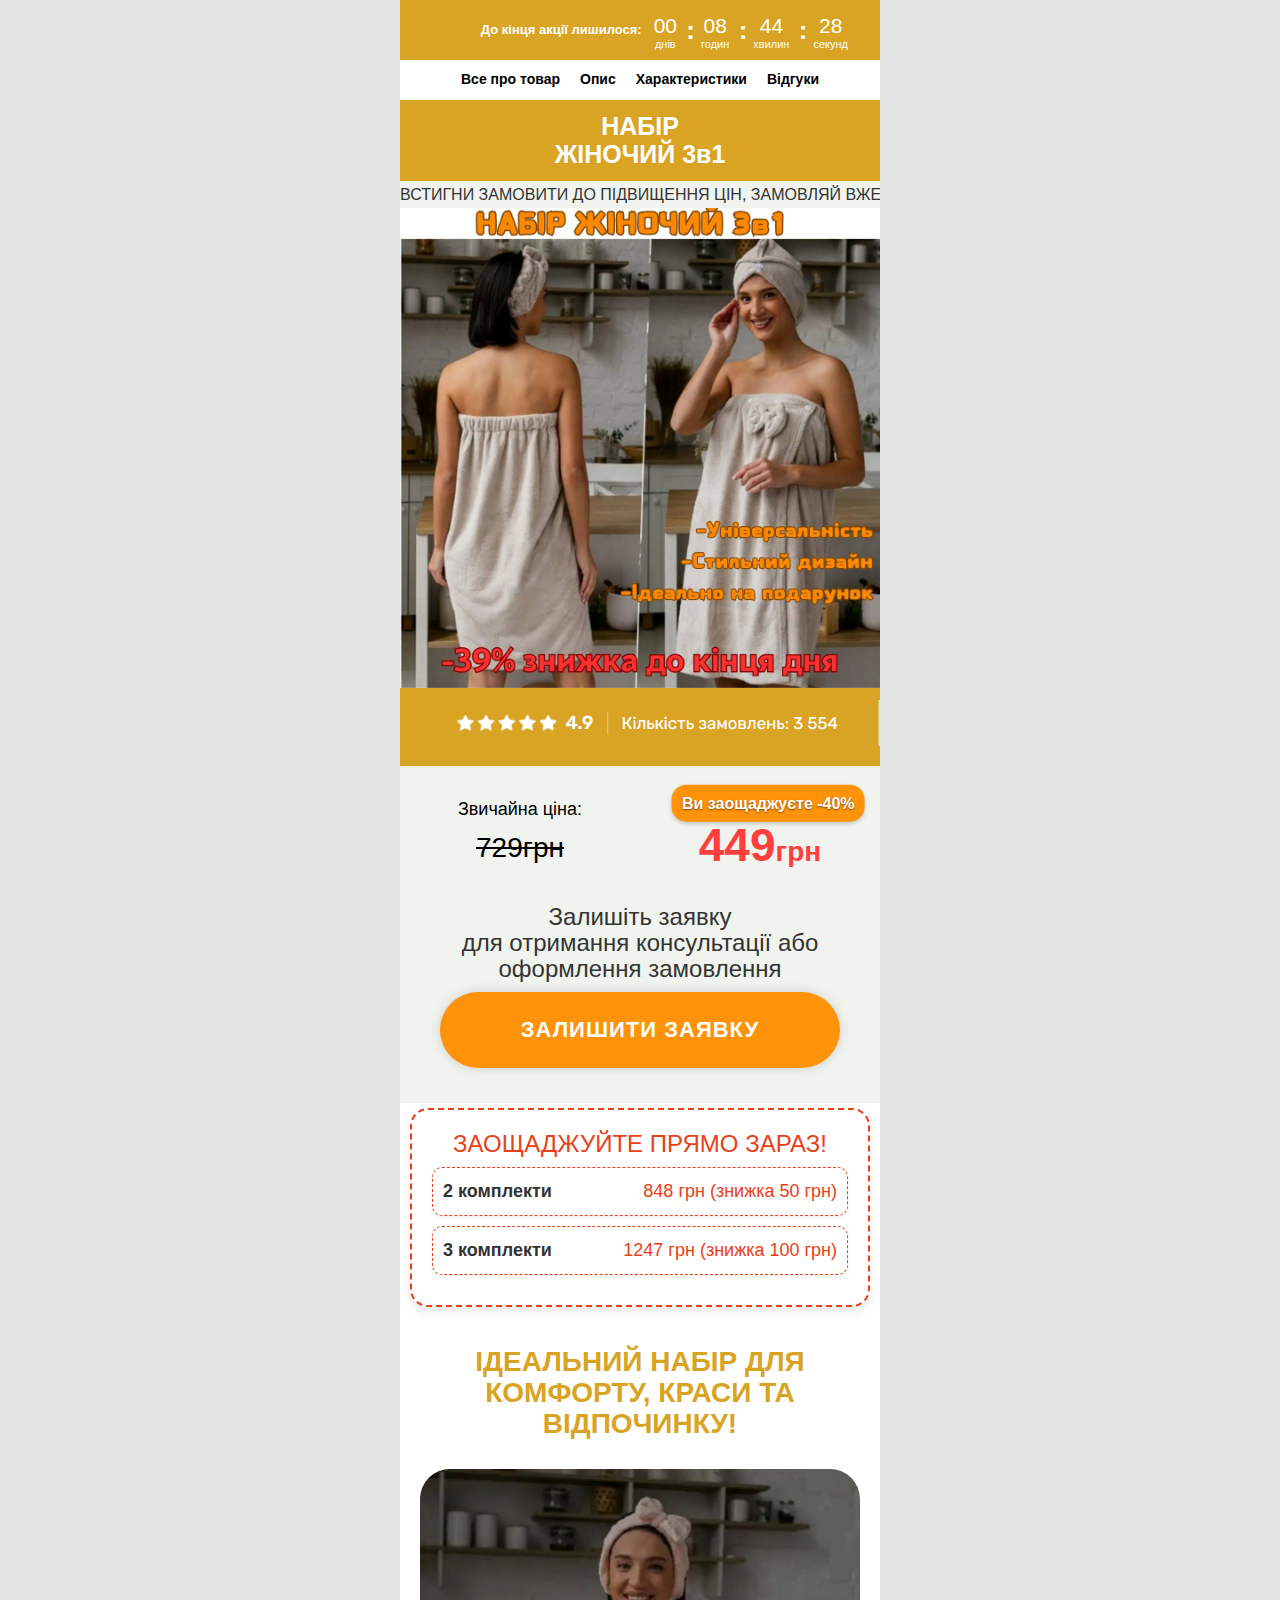
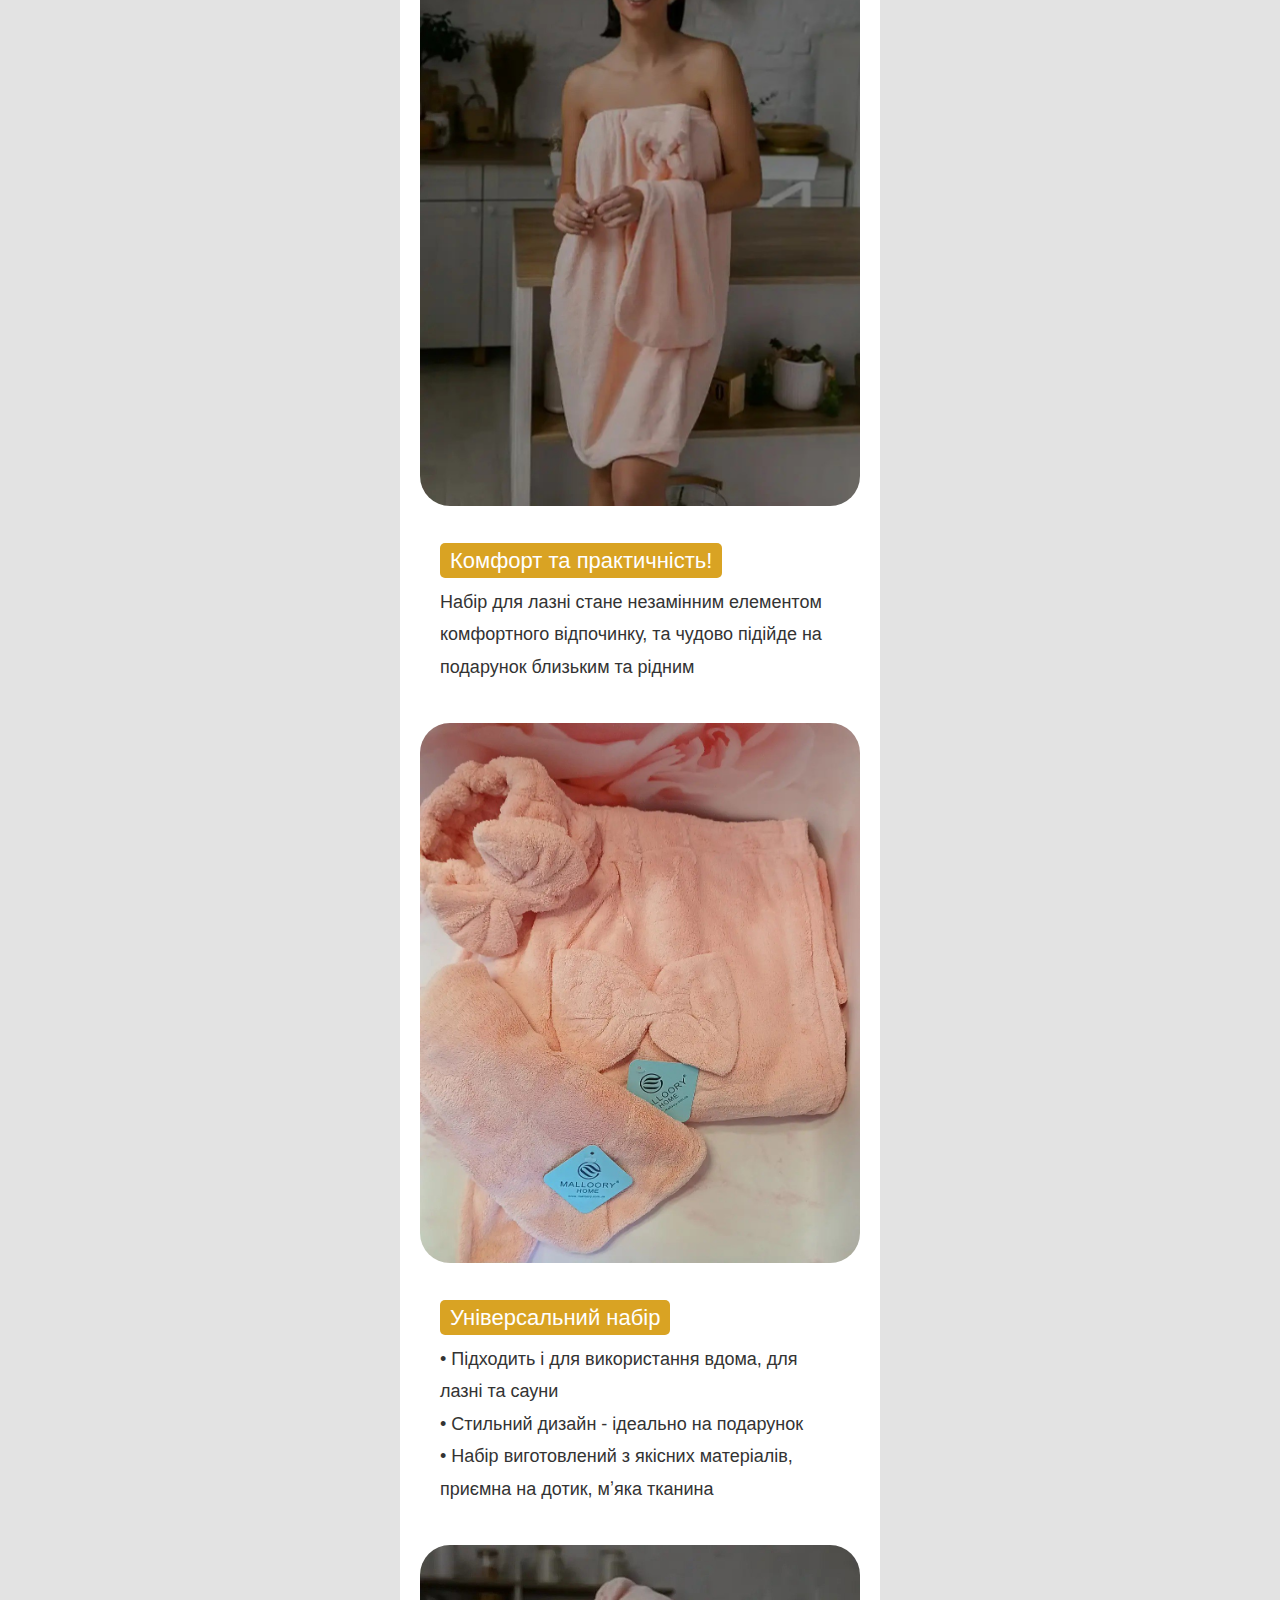
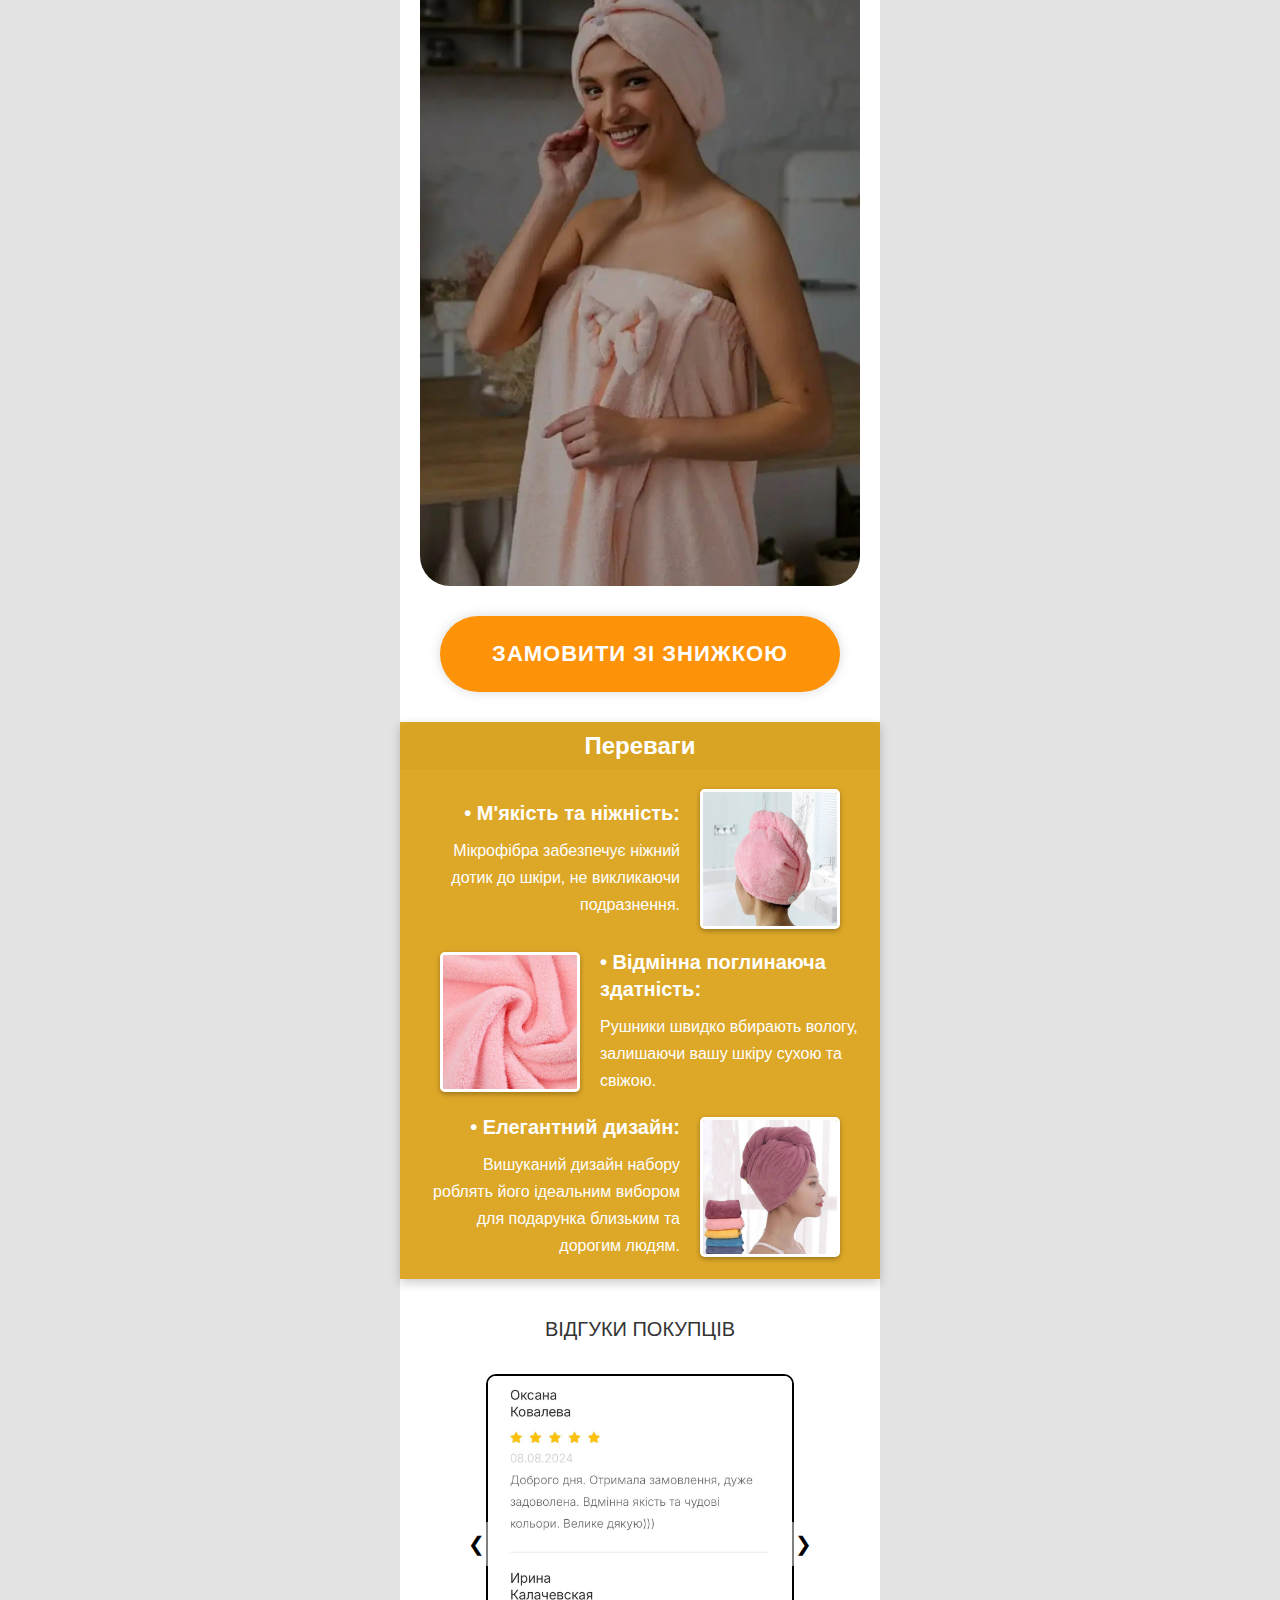
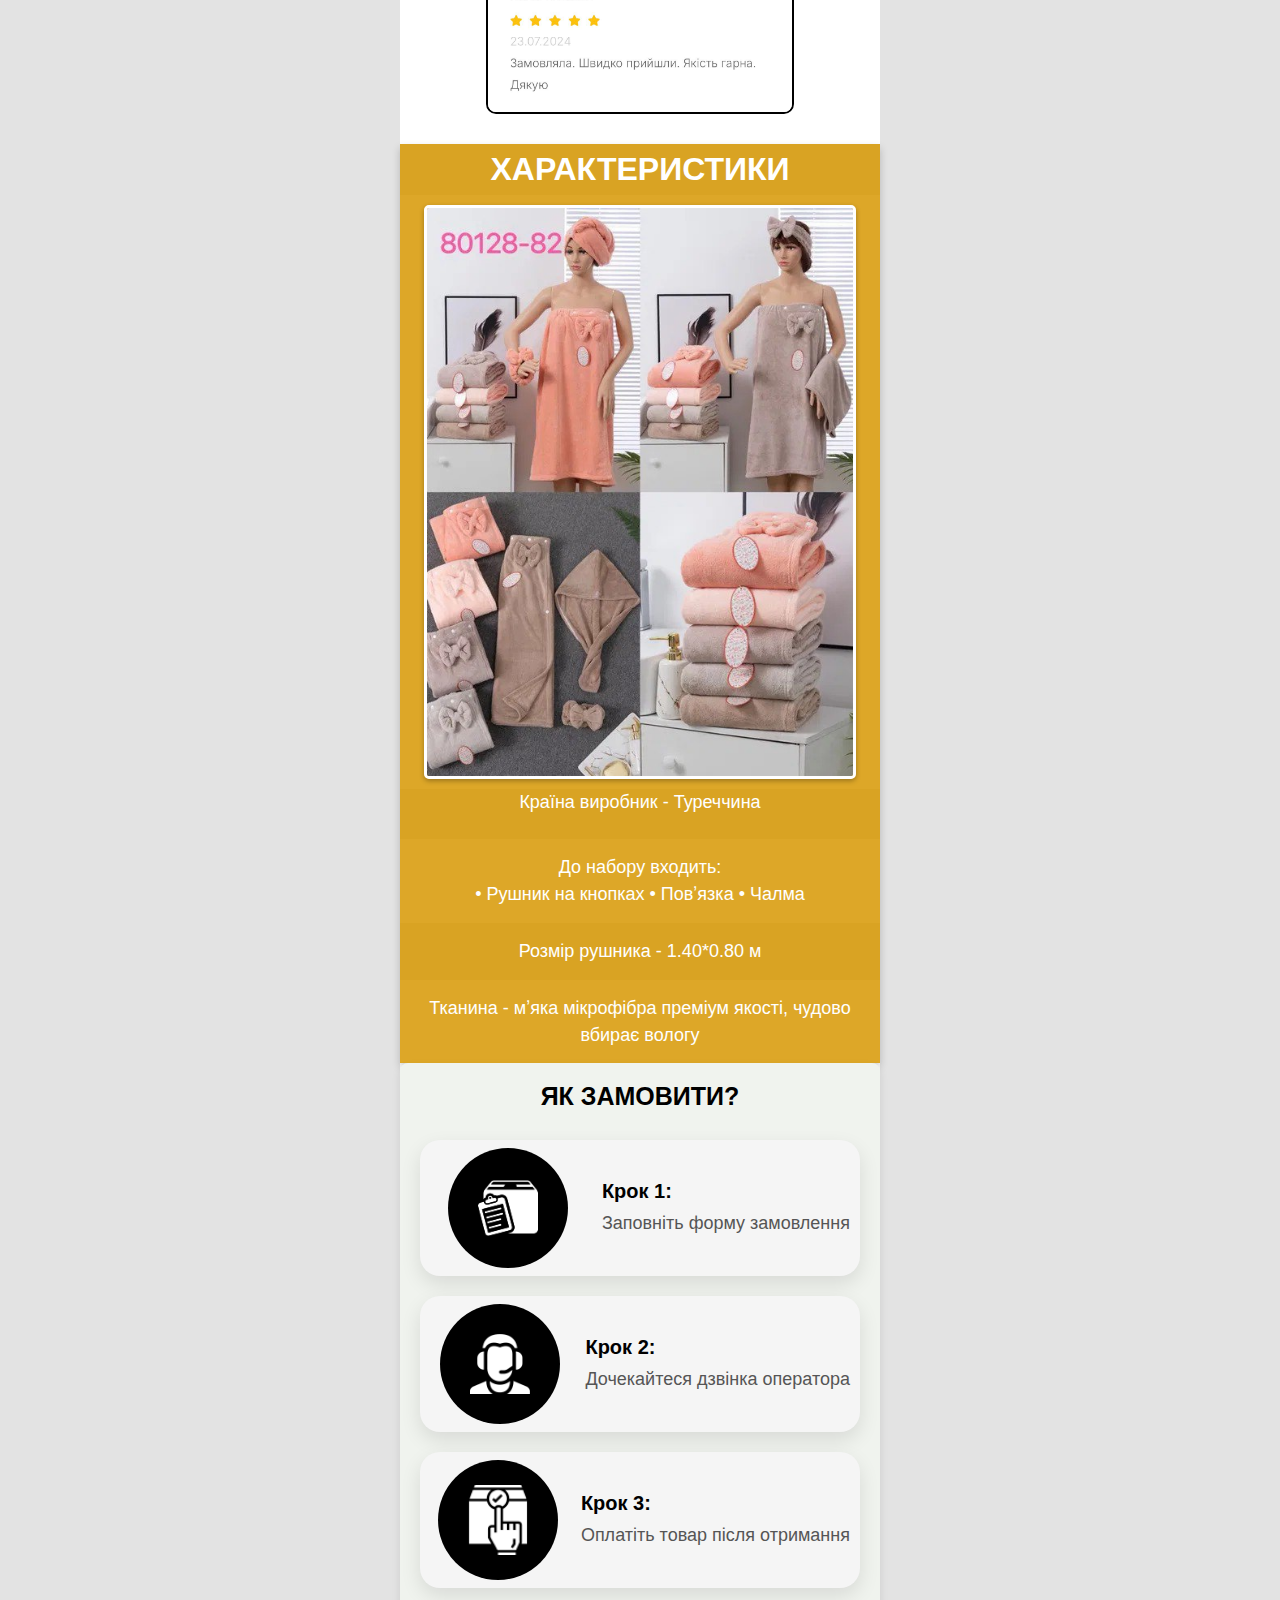
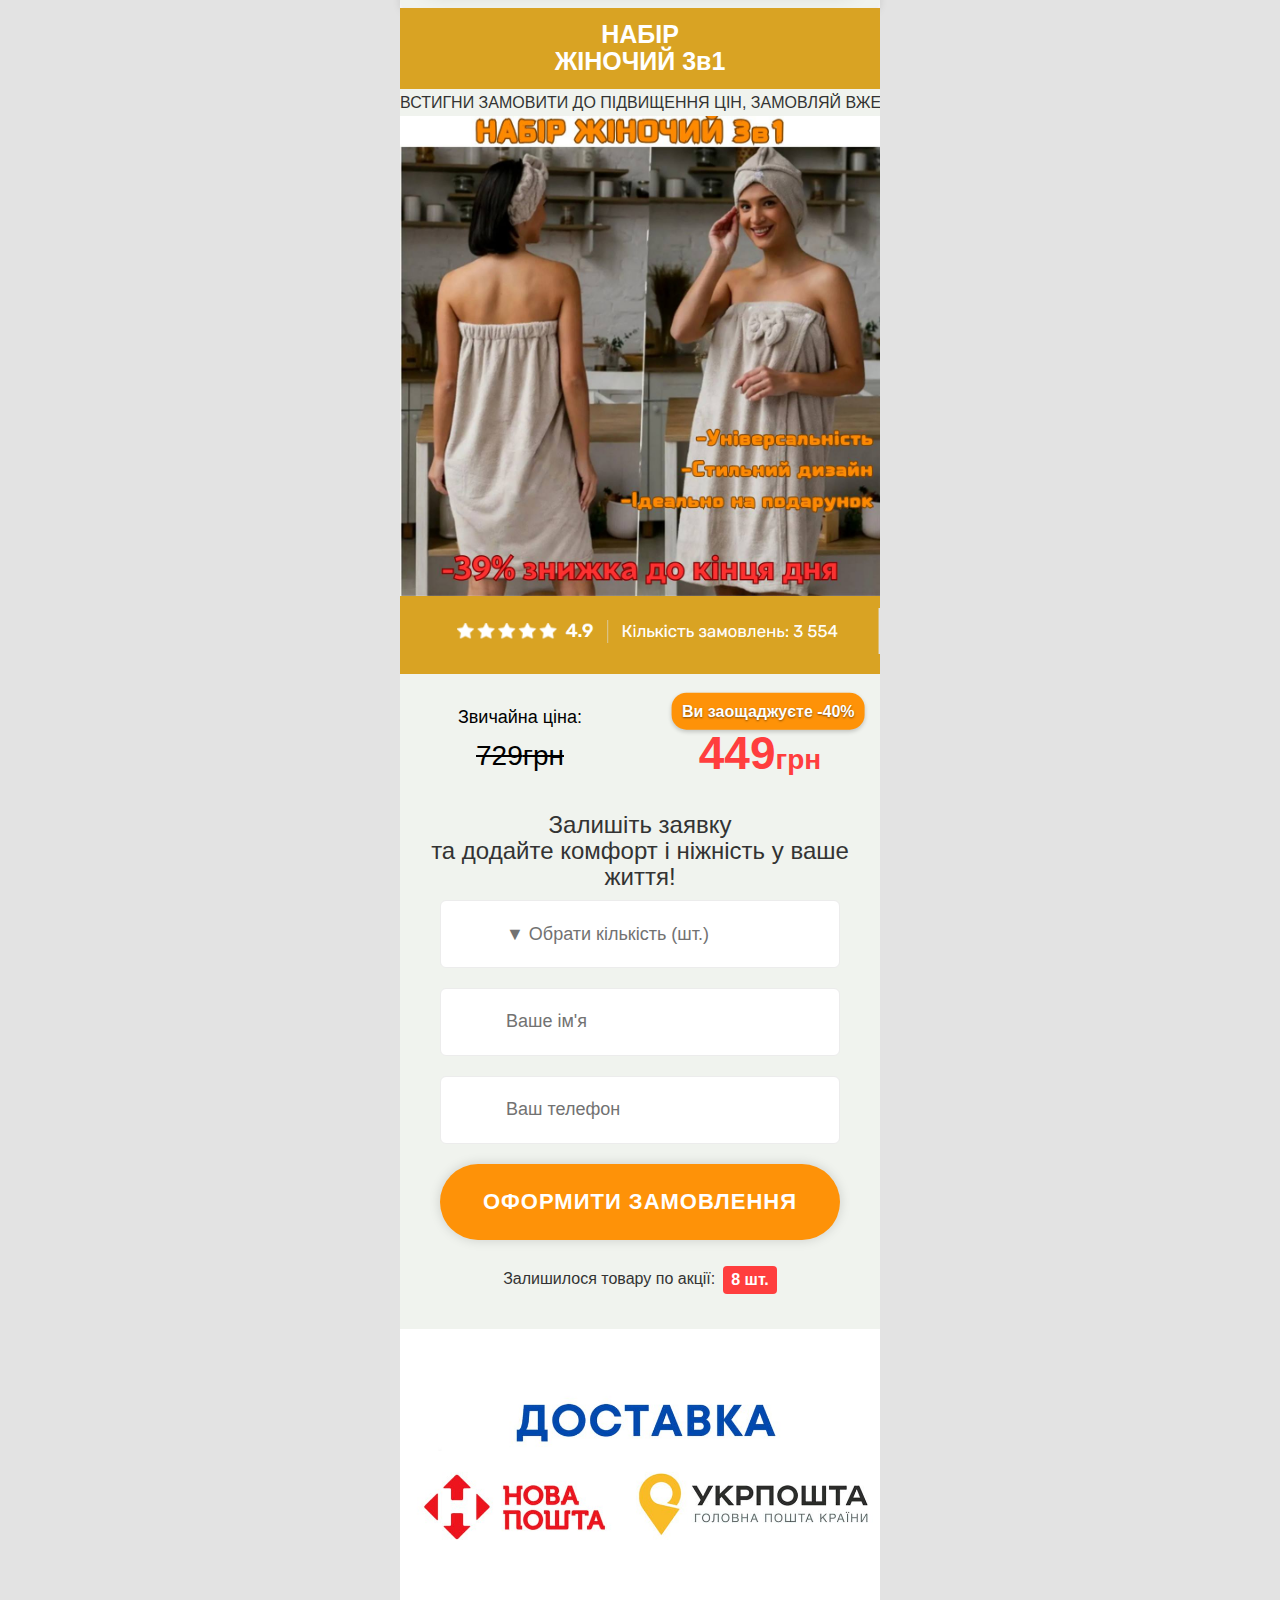
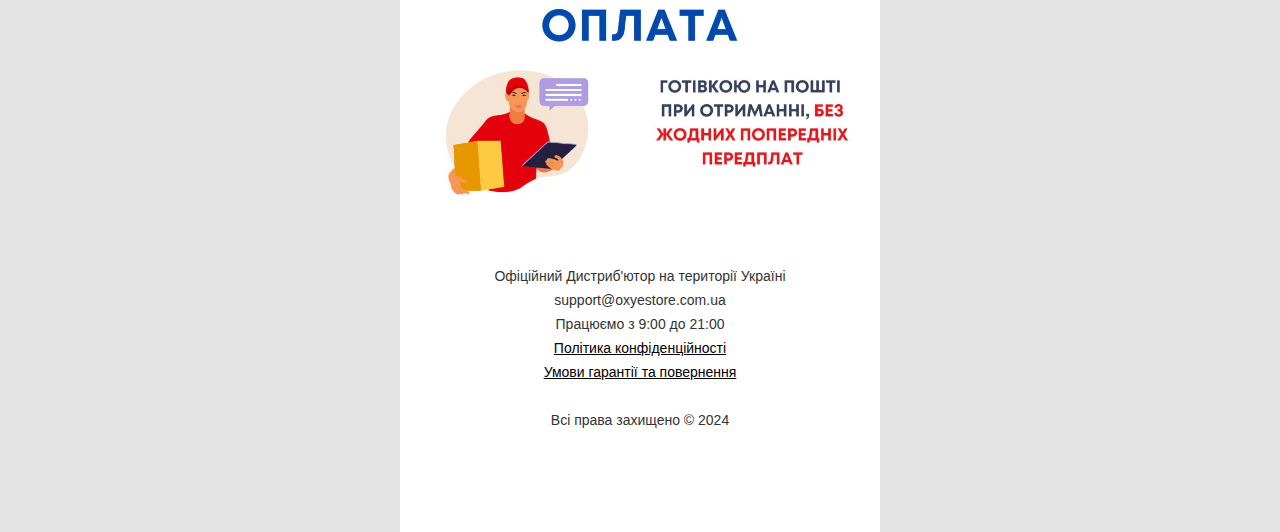
==== commit 9b7c591f: "Update index.html" ====
--- a/index.html
+++ b/index.html
@@ -7,15 +7,15 @@
     <title>Набір жіночий 3 в 1</title>
     
     <meta name="viewport" content="width=480">
-    <meta name="description" content="Нічник Тюльпани у колбі">
+    <meta name="description" content="Набір жіночий 3 в 1">
     <link rel="shortcut icon" href="https://beauty.laskaw.website/images/0rwi-iie.png" type="image/x-icon">
     <link rel="stylesheet" href="./халат_files/reset.css">
     <link rel="stylesheet" href="./халат_files/GothamPro.css">
 	<link rel="stylesheet" href="./халат_files/owl.carousel.min.css">
     <link rel="stylesheet" href="./халат_files/style.css">
 <meta property="og:type" content="article">
-<meta property="og:title" content="Нічник Тюльпани у колбі">
-<meta property="og:description" content="Нічник Тюльпани у колбі">
+<meta property="og:title" content="Набір жіночий 3 в 1">
+<meta property="og:description" content="Набір жіночий 3 в 1">
 <meta property="og:url" content="">
 <!-- Meta Pixel Code -->
 <script>
@@ -27,11 +27,11 @@
 t.src=v;s=b.getElementsByTagName(e)[0];
 s.parentNode.insertBefore(t,s)}(window, document,'script',
 'https://connect.facebook.net/en_US/fbevents.js');
-fbq('init', '834303915564001');
+fbq('init', '1101341271550975');
 fbq('track', 'PageView');
 </script>
 <noscript><img height="1" width="1" style="display:none"
-src="https://www.facebook.com/tr?id=834303915564001&ev=PageView&noscript=1"
+src="https://www.facebook.com/tr?id=1101341271550975&ev=PageView&noscript=1"
 /></noscript>
 <!-- End Meta Pixel Code -->
 <style>
